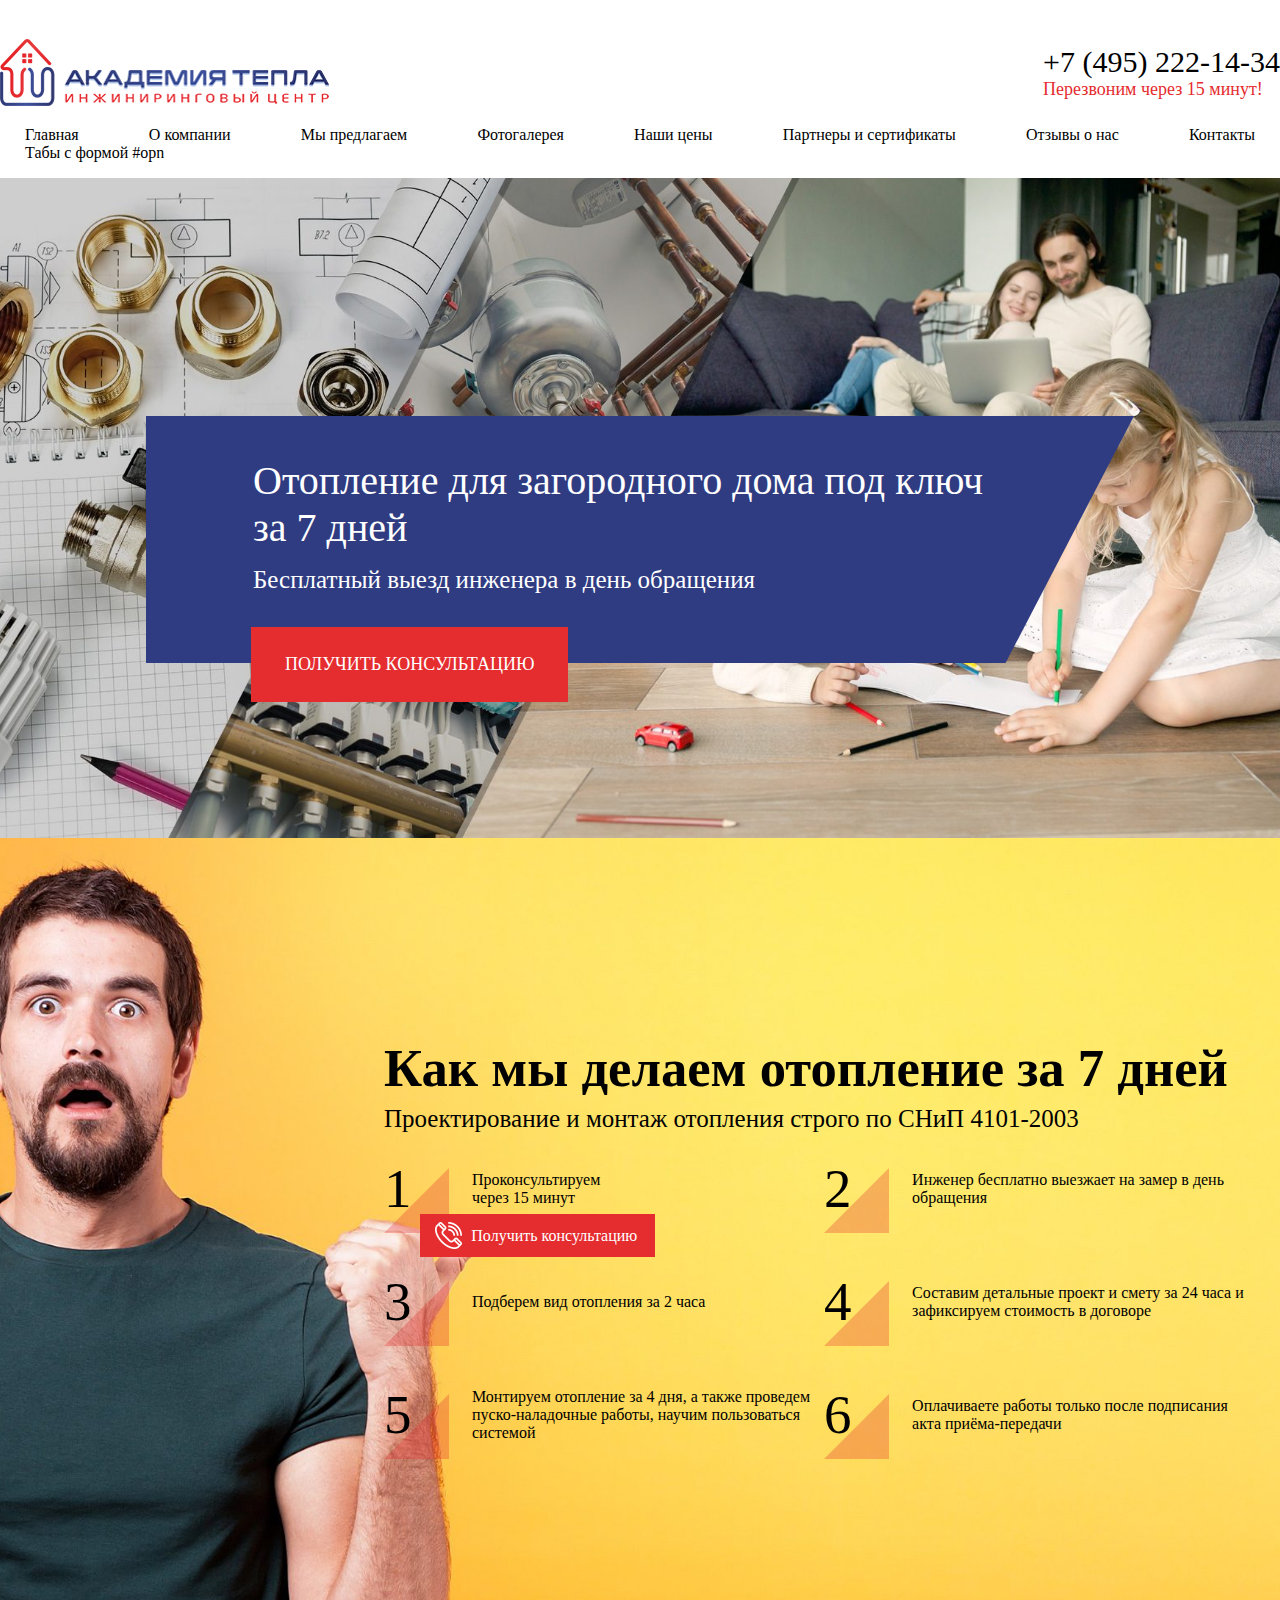
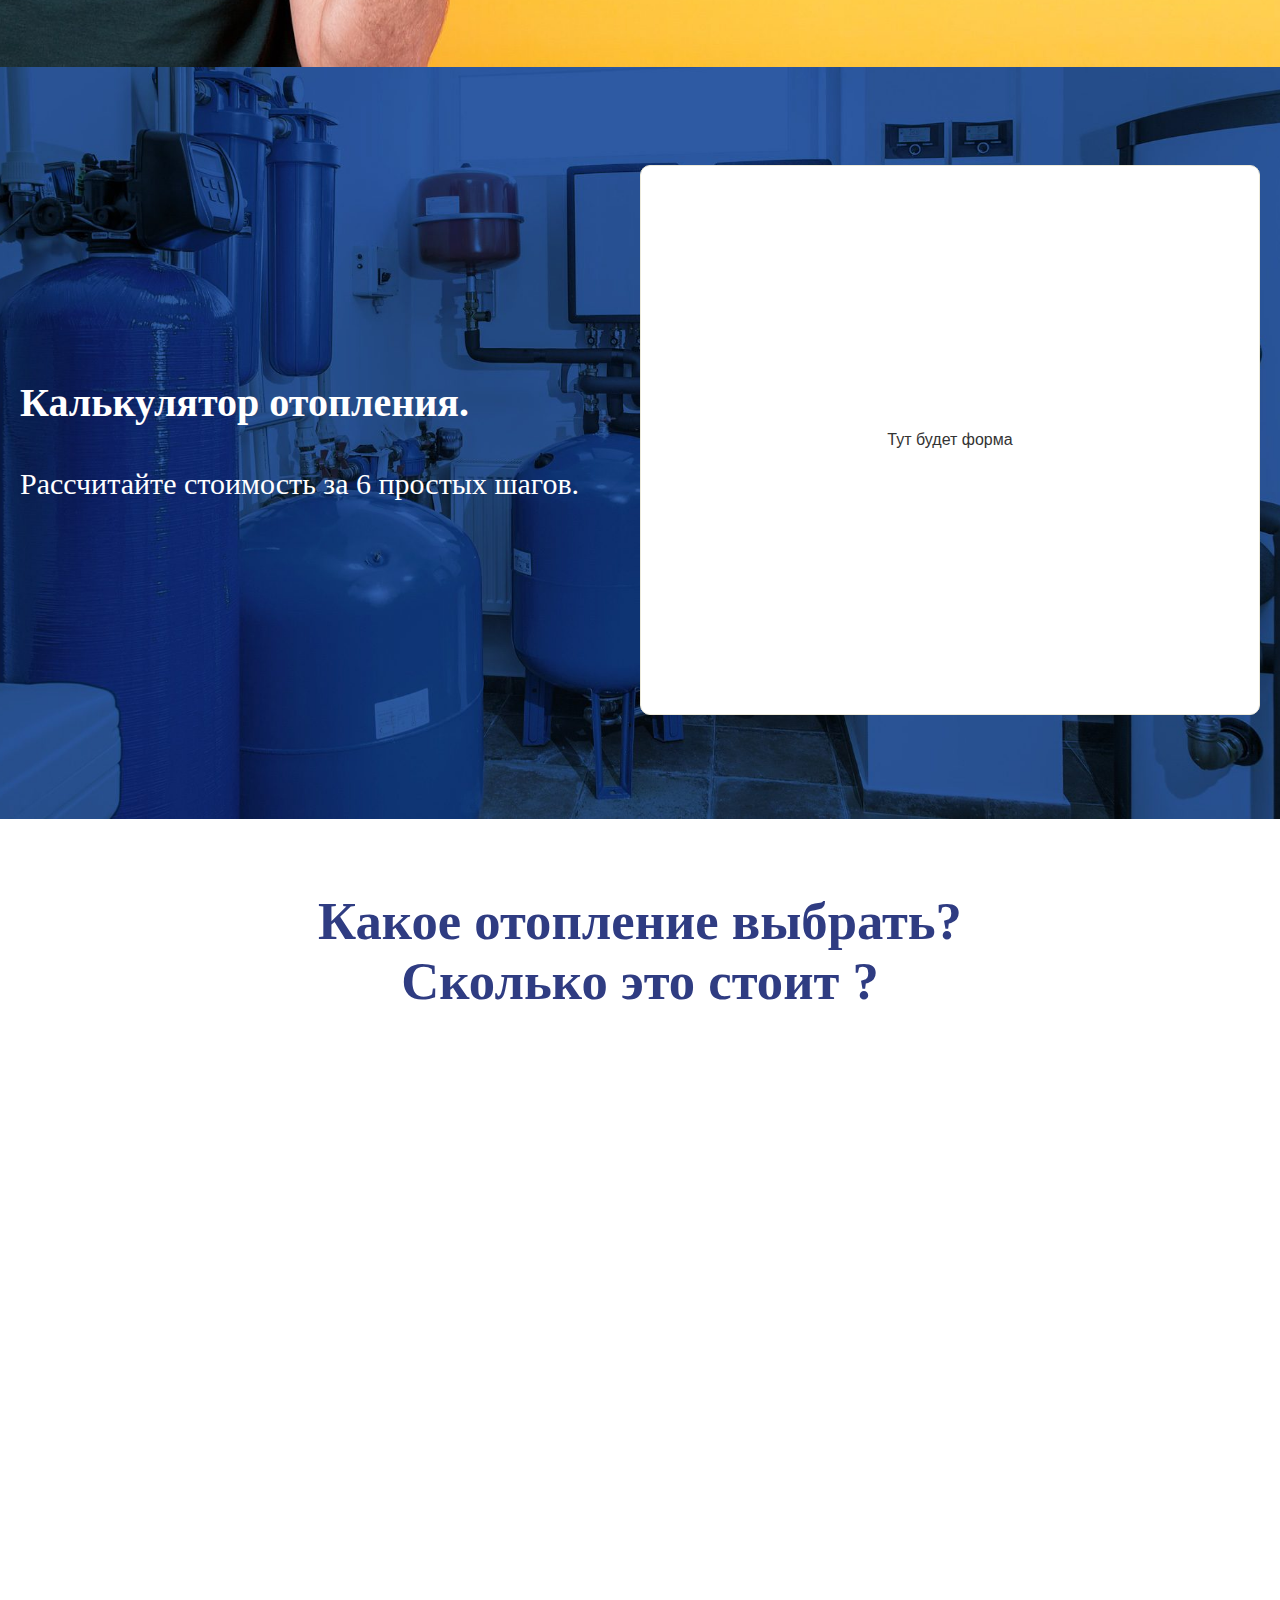
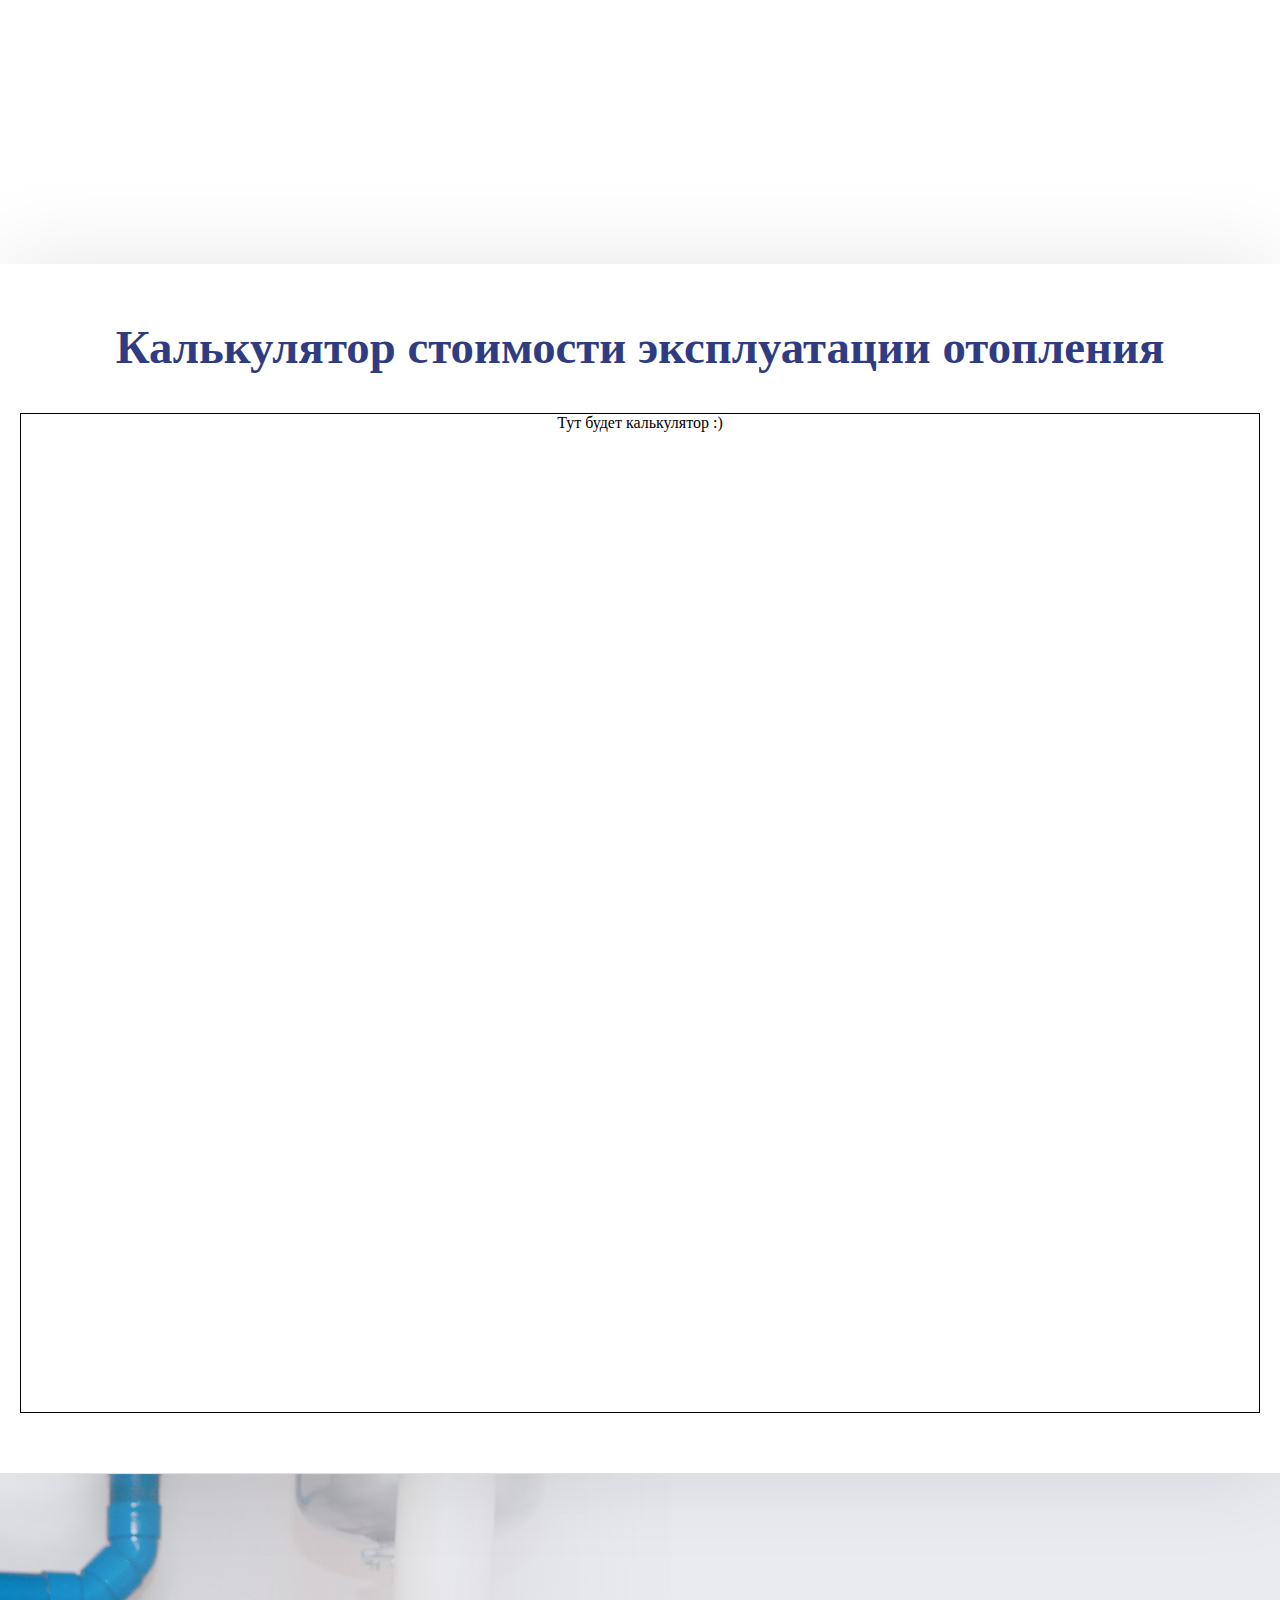
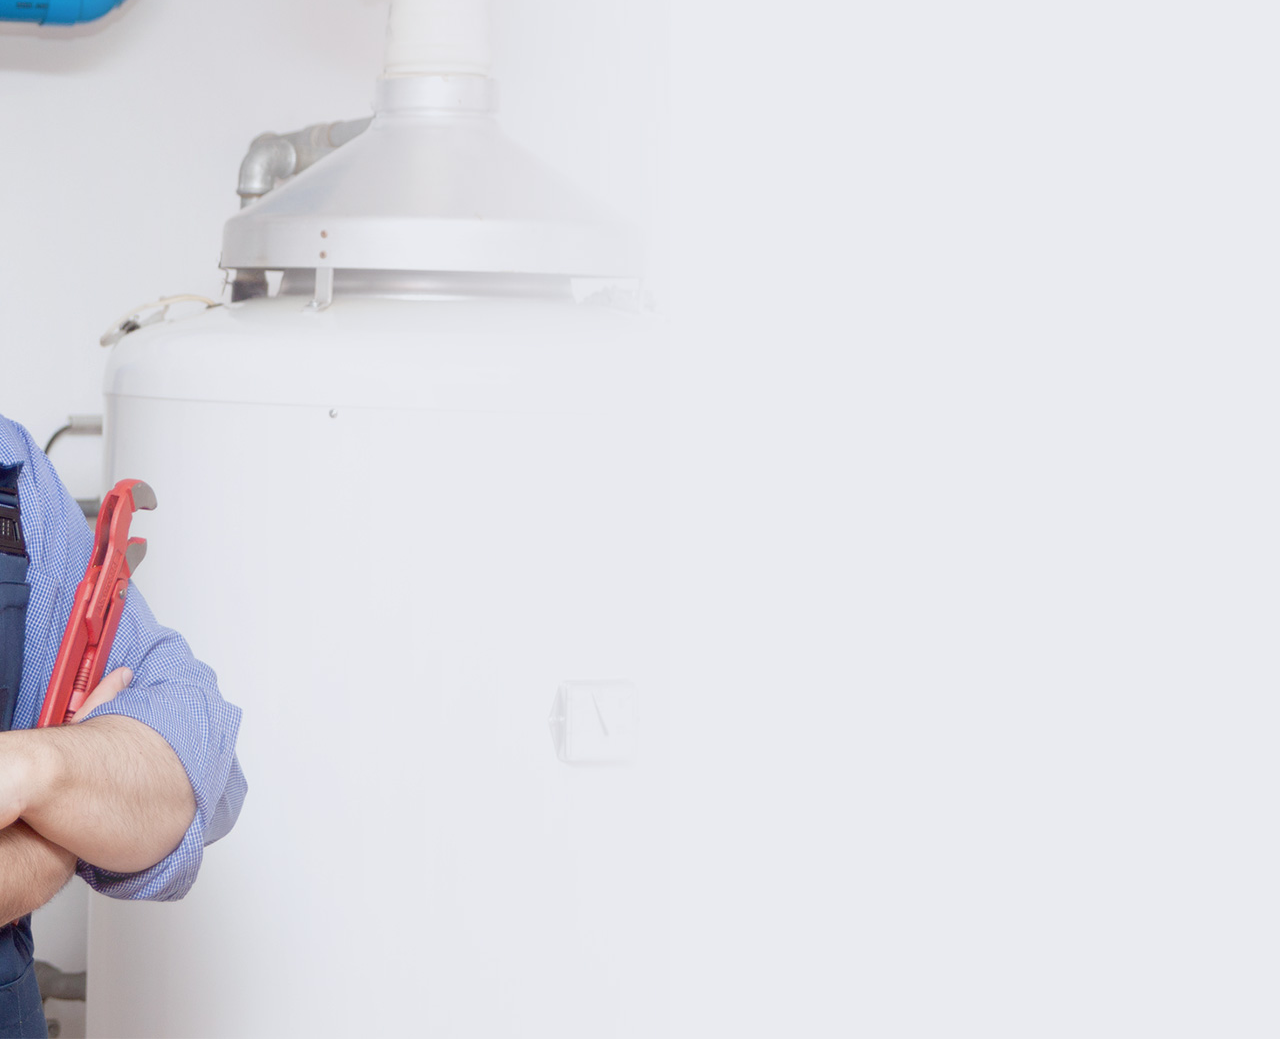
==== index.html @ edd3262d "added 2 blocks" ====
<!DOCTYPE html>
<html lang="en">
<head>
    <meta charset="UTF-8">
    <link rel="stylesheet" href="./css/style.css">
    <title>Heat Academy</title>
</head>
<body>
<header>
    <div class="header_block">
        <img src="./img/logo.png" alt="logo">
        <div class="contact_block">
            <a class="phone_number" href="tel:+7 (495) 222-14-34">+7 (495) 222-14-34</a>
            <a class="phone_text" href="#">Перезвоним через 15 минут!</a>
        </div>
    </div>
    <nav>
        <ul class="main_menu">
            <li><a href="#">Главная</a></li>
            <li><a href="#">О компании</a></li>
            <li><a href="#">Мы предлагаем</a></li>
            <li><a href="#">Фотогалерея</a></li>
            <li><a href="#">Наши цены</a></li>
            <li><a href="#">Партнеры и сертификаты</a></li>
            <li><a href="#">Отзывы о нас</a></li>
            <li><a href="#">Контакты</a></li>
            <li><a href="#">Табы с формой #opn</a></li>
        </ul>
    </nav>
</header>
<div class="main_content">
    <div class="big_pic_wrapper">
        <div class="big_pic_inner">
            <div class="text_block">
                <h1>Отопление для загородного дома под ключ за 7 дней</h1>
                <p>Бесплатный выезд инженера в день обращения</p>
            </div>
            <div class="button">
                <a href="#">Получить консультацию</a>
            </div>
        </div>
    </div>
    <div class="bl_2_wrapper">
        <div class="bl_2_wrapper_inner">
            <div class="bl_2_wrapper_inner_text_block">
                <div class="bl_2_wrapper_inner_text_block_title">
                    <h3>Как мы делаем отопление за 7 дней</h3>
                </div>
                <div class="bl_2_wrapper_inner_text_block_subtitle">
                    <p>Проектирование и монтаж отопления строго по СНиП 4101-2003</p>
                </div>
                    <div class="bl_2_wrapper_inner_text_block_table">
                        <ul class="bl_2_wrapper_inner_text_block_table_main">
                            <li>
                                <div class="bl_2_table left_part">1</div>
                                <div class="bl_2_table right_part">Проконсультируем через 15 минут</div>
                                <div class="button">
                                    <a href="#">Получить консультацию</a>
                                </div>
                            </li>
                            <li>
                                <div class="bl_2_table left_part">2</div>
                                <div class="bl_2_table right_part">Инженер бесплатно выезжает на замер в день обращения</div>
                            </li>
                            <li>
                                <div class="bl_2_table left_part">3</div>
                                <div class="bl_2_table right_part">Подберем вид отопления за 2 часа</div>
                            </li>
                            <li>
                                <div class="bl_2_table left_part">4</div>
                                <div class="bl_2_table right_part">Составим детальные проект и смету за 24 часа и зафиксируем стоимость в договоре</div>
                            </li>
                            <li>
                                <div class="bl_2_table left_part">5</div>
                                <div class="bl_2_table right_part">Монтируем отопление за 4 дня, а также проведем пуско-наладочные работы, научим пользоваться системой</div>
                            </li>
                            <li>
                                <div class="bl_2_table left_part">6</div>
                                <div class="bl_2_table right_part">Оплачиваете работы только после подписания акта приёма-передачи</div>
                            </li>
                        </ul>
                    </div>
            </div>
        </div>
    </div>
    <div class="bl_3_wrapper">
        <div class="bl_3_wrapper_inner">
            <div class="bl_3_wrapper_title">
                <h3>Калькулятор отопления.</h3>
                <p>Рассчитайте стоимость за 6 простых шагов.</p>
            </div>
            <div class="bl_3_wrapper_form">
                <p>Тут будет форма</p>
            </div>
        </div>
    </div>
    <div class="bl_video_wrapper">
        <div class="bl_video_wrapper_inner">
            <div class="bl_video_wrapper_title">
                <h3>Какое отопление выбрать? Сколько это стоит ?</h3>
            </div>
            <div class="bl_video_wrapper_video">
                <iframe width="100%" height="570" src="https://www.youtube.com/embed/C3EFSoeDQMU" frameborder="0" allow="accelerometer; autoplay; encrypted-media; gyroscope; picture-in-picture" allowfullscreen></iframe>
            </div>
        </div>
    </div>
    <div class="bl_calculator_wrapper">
        <div class="bl_calculator_wrapper_inner">
            <div class="bl_calculator_title">
                <h3>Калькулятор стоимости эксплуатации отопления</h3>
            </div>
            <div class="bl_calculator_calc">
                <p>Тут будет калькулятор :)</p>
            </div>
        </div>
    </div>
</div>
</body>
</html>
---- css/style.css ----
* {
  margin: 0;
  padding: 0;
  box-sizing: border-box; }

a {
  text-decoration: none; }

li {
  list-style: none; }

body header {
  width: 100%; }
  body header .header_block {
    max-width: 1528px;
    margin: 0 auto;
    display: flex;
    align-items: center;
    justify-content: space-between;
    padding: 39px 0 0; }
    body header .header_block .contact_block .phone_number {
      cursor: default;
      display: block;
      color: #000;
      font-size: 30px;
      font-weight: normal; }
    body header .header_block .contact_block .phone_text {
      color: #e52c2f;
      font-size: 18px;
      text-decoration: none; }
      body header .header_block .contact_block .phone_text:hover {
        text-decoration: underline; }
  body header nav {
    max-width: 1528px;
    margin: 0 auto;
    height: auto;
    padding: 20px 0 16px; }
    body header nav ul {
      display: flex;
      justify-content: space-between;
      align-items: center;
      flex-wrap: wrap; }
      body header nav ul li {
        list-style: none; }
        body header nav ul li a {
          padding: 10px 25px;
          color: #000;
          font-size: 16px;
          border-radius: 0; }
          body header nav ul li a:hover {
            background-color: #e52c2f;
            color: white; }
body .main_content .big_pic_wrapper {
  background: url("./../img/bg1.jpg") no-repeat center;
  background-size: cover;
  padding: 100px 146px 136px;
  min-height: 660px;
  position: relative;
  display: flex;
  justify-content: center;
  align-items: flex-end; }
  body .main_content .big_pic_wrapper .big_pic_inner .text_block {
    max-width: 990px;
    padding: 41px 150px 69px 107px;
    background: #2f3c82;
    border: none;
    clip-path: polygon(0 0, 100% 0, 87% 100%, 0 100%); }
    body .main_content .big_pic_wrapper .big_pic_inner .text_block h1 {
      color: #fff;
      font-size: 40px;
      font-weight: normal; }
    body .main_content .big_pic_wrapper .big_pic_inner .text_block p {
      margin: 15px 0 0;
      color: #fff;
      font-size: 25px;
      font-weight: normal; }
  body .main_content .big_pic_wrapper .big_pic_inner .button {
    position: relative;
    margin: -36px 0 0;
    padding: 0 0 0 105px; }
    body .main_content .big_pic_wrapper .big_pic_inner .button a {
      display: inline-block;
      padding: 25px 32px;
      color: #fff;
      font-size: 18px;
      text-transform: uppercase;
      text-decoration: none;
      background: #e52c2f;
      border: 2px solid #e52c2f;
      transition: color 0.3s linear; }
      body .main_content .big_pic_wrapper .big_pic_inner .button a:hover {
        background: #fff;
        color: #e52c2f; }
body .main_content .bl_2_wrapper {
  background: url("./../img/bg2.jpg") no-repeat 50% 0;
  background-size: cover;
  position: relative; }
  body .main_content .bl_2_wrapper .bl_2_wrapper_inner {
    padding: 200px 0 183px;
    display: flex;
    flex-direction: column;
    align-items: flex-end; }
    body .main_content .bl_2_wrapper .bl_2_wrapper_inner .bl_2_wrapper_inner_text_block {
      width: 70%; }
      body .main_content .bl_2_wrapper .bl_2_wrapper_inner .bl_2_wrapper_inner_text_block .bl_2_wrapper_inner_text_block_title {
        padding: 0 0 7px;
        margin: 0;
        color: #000;
        font-size: 45px;
        font-weight: normal; }
      body .main_content .bl_2_wrapper .bl_2_wrapper_inner .bl_2_wrapper_inner_text_block .bl_2_wrapper_inner_text_block_subtitle {
        padding: 0 0 12px;
        color: #000;
        font-size: 25px; }
      body .main_content .bl_2_wrapper .bl_2_wrapper_inner .bl_2_wrapper_inner_text_block .bl_2_wrapper_inner_text_block_table .bl_2_wrapper_inner_text_block_table_main {
        display: flex;
        flex-wrap: wrap; }
        body .main_content .bl_2_wrapper .bl_2_wrapper_inner .bl_2_wrapper_inner_text_block .bl_2_wrapper_inner_text_block_table .bl_2_wrapper_inner_text_block_table_main li {
          width: 48%;
          display: flex;
          align-items: center;
          margin: 0 10px 25px 0; }
          body .main_content .bl_2_wrapper .bl_2_wrapper_inner .bl_2_wrapper_inner_text_block .bl_2_wrapper_inner_text_block_table .bl_2_wrapper_inner_text_block_table_main li .button {
            flex: none;
            display: block;
            padding: 13px 0 0;
            top: 40px;
            position: relative;
            left: -180px; }
            body .main_content .bl_2_wrapper .bl_2_wrapper_inner .bl_2_wrapper_inner_text_block .bl_2_wrapper_inner_text_block_table .bl_2_wrapper_inner_text_block_table_main li .button a {
              display: inline-block;
              position: relative;
              padding: 13px 18px 12px 51px;
              color: #fff;
              font-size: 16px;
              text-decoration: none;
              background: #e52c2f url(./../img/num-but-ico.png) 15px 50% no-repeat;
              transition: all 0.2s linear; }
        body .main_content .bl_2_wrapper .bl_2_wrapper_inner .bl_2_wrapper_inner_text_block .bl_2_wrapper_inner_text_block_table .bl_2_wrapper_inner_text_block_table_main .left_part {
          margin: 0 23px 0 0;
          padding: 0;
          height: auto;
          flex: none;
          min-width: 65px;
          min-height: 65px;
          color: #000;
          font-size: 55px;
          line-height: 1.6;
          border-radius: 0;
          display: inline-block;
          background: url(./../img/number-arr.png) right 0 bottom 0 no-repeat; }
        body .main_content .bl_2_wrapper .bl_2_wrapper_inner .bl_2_wrapper_inner_text_block .bl_2_wrapper_inner_text_block_table .bl_2_wrapper_inner_text_block_table_main .right_part {
          display: inline-block;
          align-items: center; }
body .main_content .bl_3_wrapper {
  position: relative;
  background: url("./../img/bg3.jpg") no-repeat center center;
  background-size: cover;
  padding: 0 20px; }
  body .main_content .bl_3_wrapper .bl_3_wrapper_inner {
    padding: 98px 0 104px;
    display: flex;
    width: 100%;
    align-items: center; }
    body .main_content .bl_3_wrapper .bl_3_wrapper_inner .bl_3_wrapper_title {
      display: flex;
      width: 50%;
      flex-direction: column;
      justify-content: center;
      color: white; }
      body .main_content .bl_3_wrapper .bl_3_wrapper_inner .bl_3_wrapper_title h3 {
        margin-bottom: 39px;
        font-size: 40px;
        line-height: 1.2; }
      body .main_content .bl_3_wrapper .bl_3_wrapper_inner .bl_3_wrapper_title p {
        color: #fff;
        font-size: 30px;
        line-height: 1.2; }
    body .main_content .bl_3_wrapper .bl_3_wrapper_inner .bl_3_wrapper_form {
      display: flex;
      flex-direction: column;
      position: relative;
      width: 50%;
      height: 550px;
      color: #333;
      font-family: "Fira Sans", sans-serif;
      border: 1px solid #edeada;
      border-radius: 10px;
      background: #fff;
      box-sizing: border-box;
      align-items: center;
      justify-content: center; }
body .main_content .bl_video_wrapper .bl_video_wrapper_inner {
  max-width: none;
  padding: 72px 0 196px;
  background: #fff; }
  body .main_content .bl_video_wrapper .bl_video_wrapper_inner .bl_video_wrapper_title {
    padding: 0 0 83px;
    color: #2f3c82;
    font-size: 45px;
    text-align: center;
    width: 650px;
    margin: 0 auto; }
  body .main_content .bl_video_wrapper .bl_video_wrapper_inner .bl_video_wrapper_video {
    width: 1000px;
    margin: 0 auto; }
body .main_content .bl_calculator_wrapper {
  background: #e9ebf1 url(./../img/bg4.jpg) left 50% bottom 0 no-repeat;
  height: 2375px; }
  body .main_content .bl_calculator_wrapper .bl_calculator_wrapper_inner {
    background: #fff;
    box-shadow: 0 0 90px rgba(0, 0, 0, 0.1);
    padding: 56px 20px 60px; }
    body .main_content .bl_calculator_wrapper .bl_calculator_wrapper_inner .bl_calculator_title {
      color: #2f3c82;
      font-size: 40px;
      font-weight: 400;
      text-align: center;
      padding: 0 0 39px;
      max-width: 1116px;
      margin: 0 auto; }
    body .main_content .bl_calculator_wrapper .bl_calculator_wrapper_inner .bl_calculator_calc {
      height: 1000px;
      background: white;
      width: 100%;
      text-align: center;
      border: 1px solid; }

/*# sourceMappingURL=style.css.map */
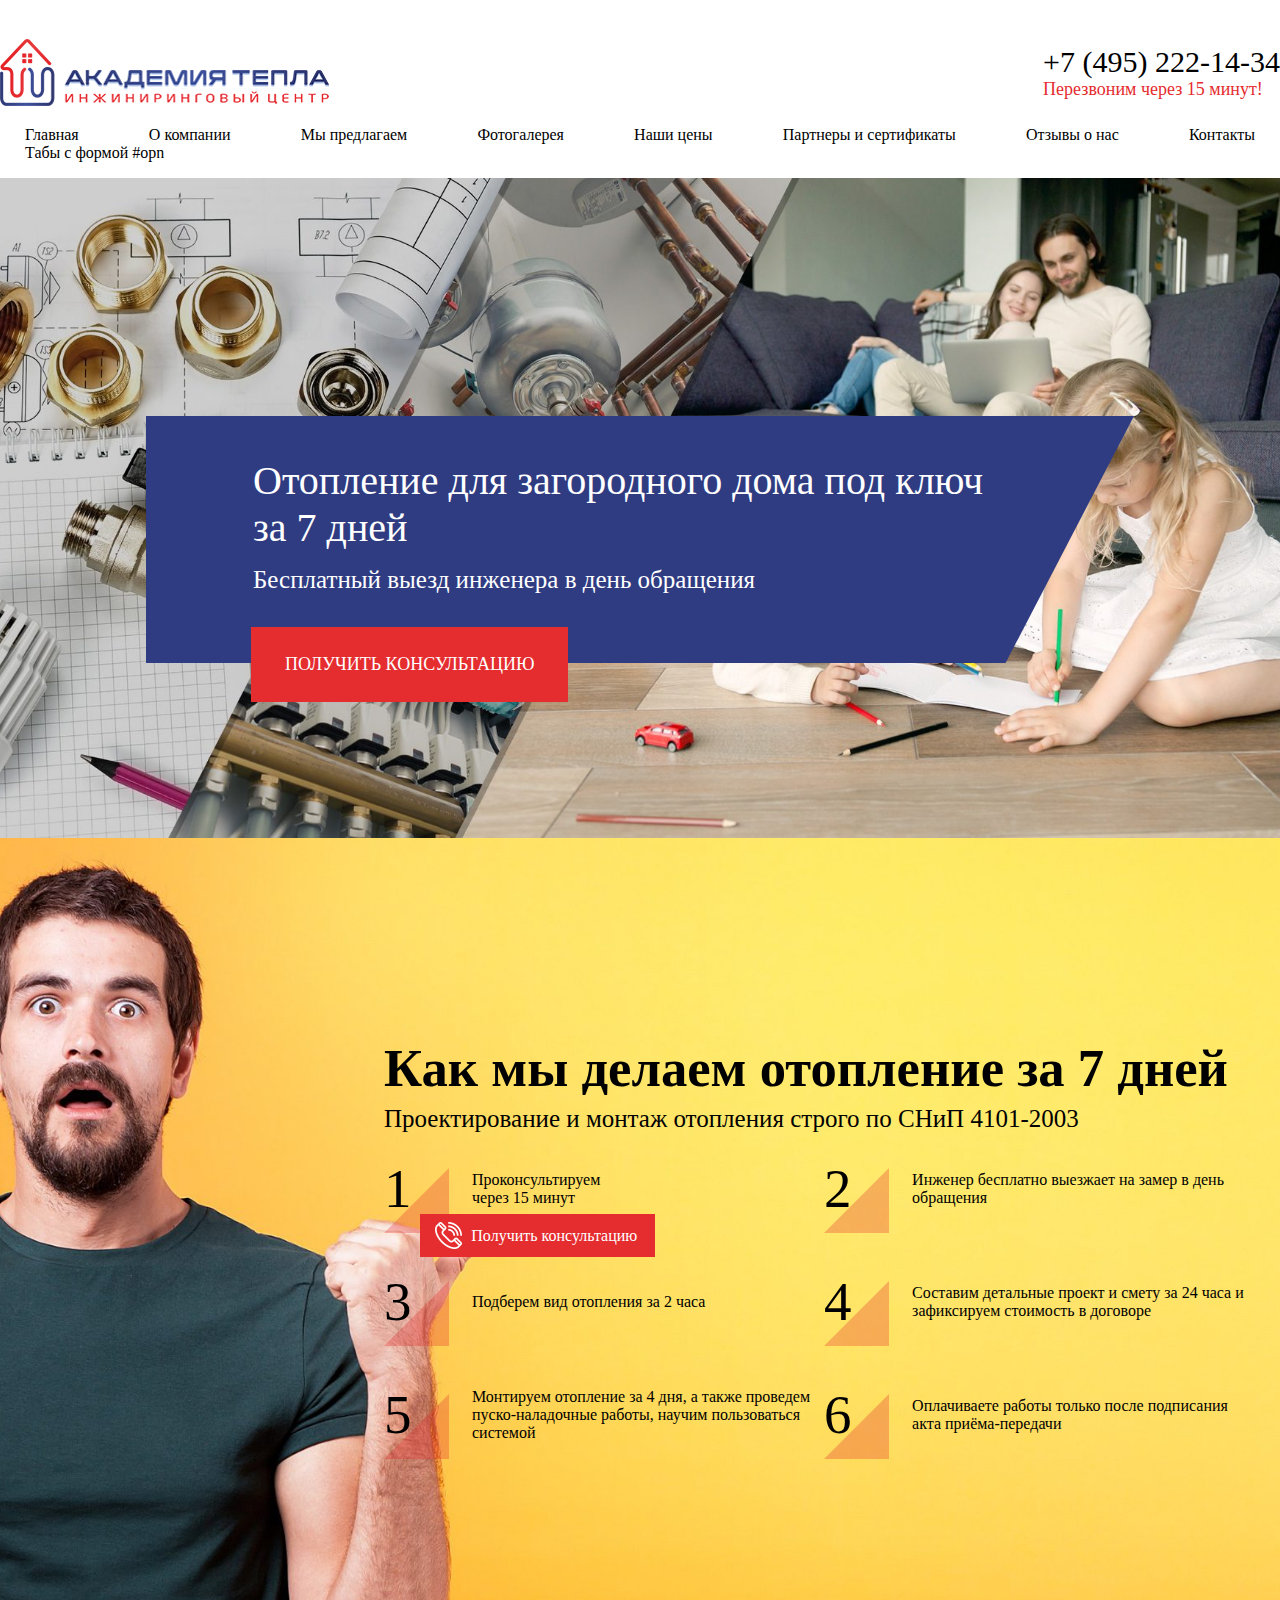
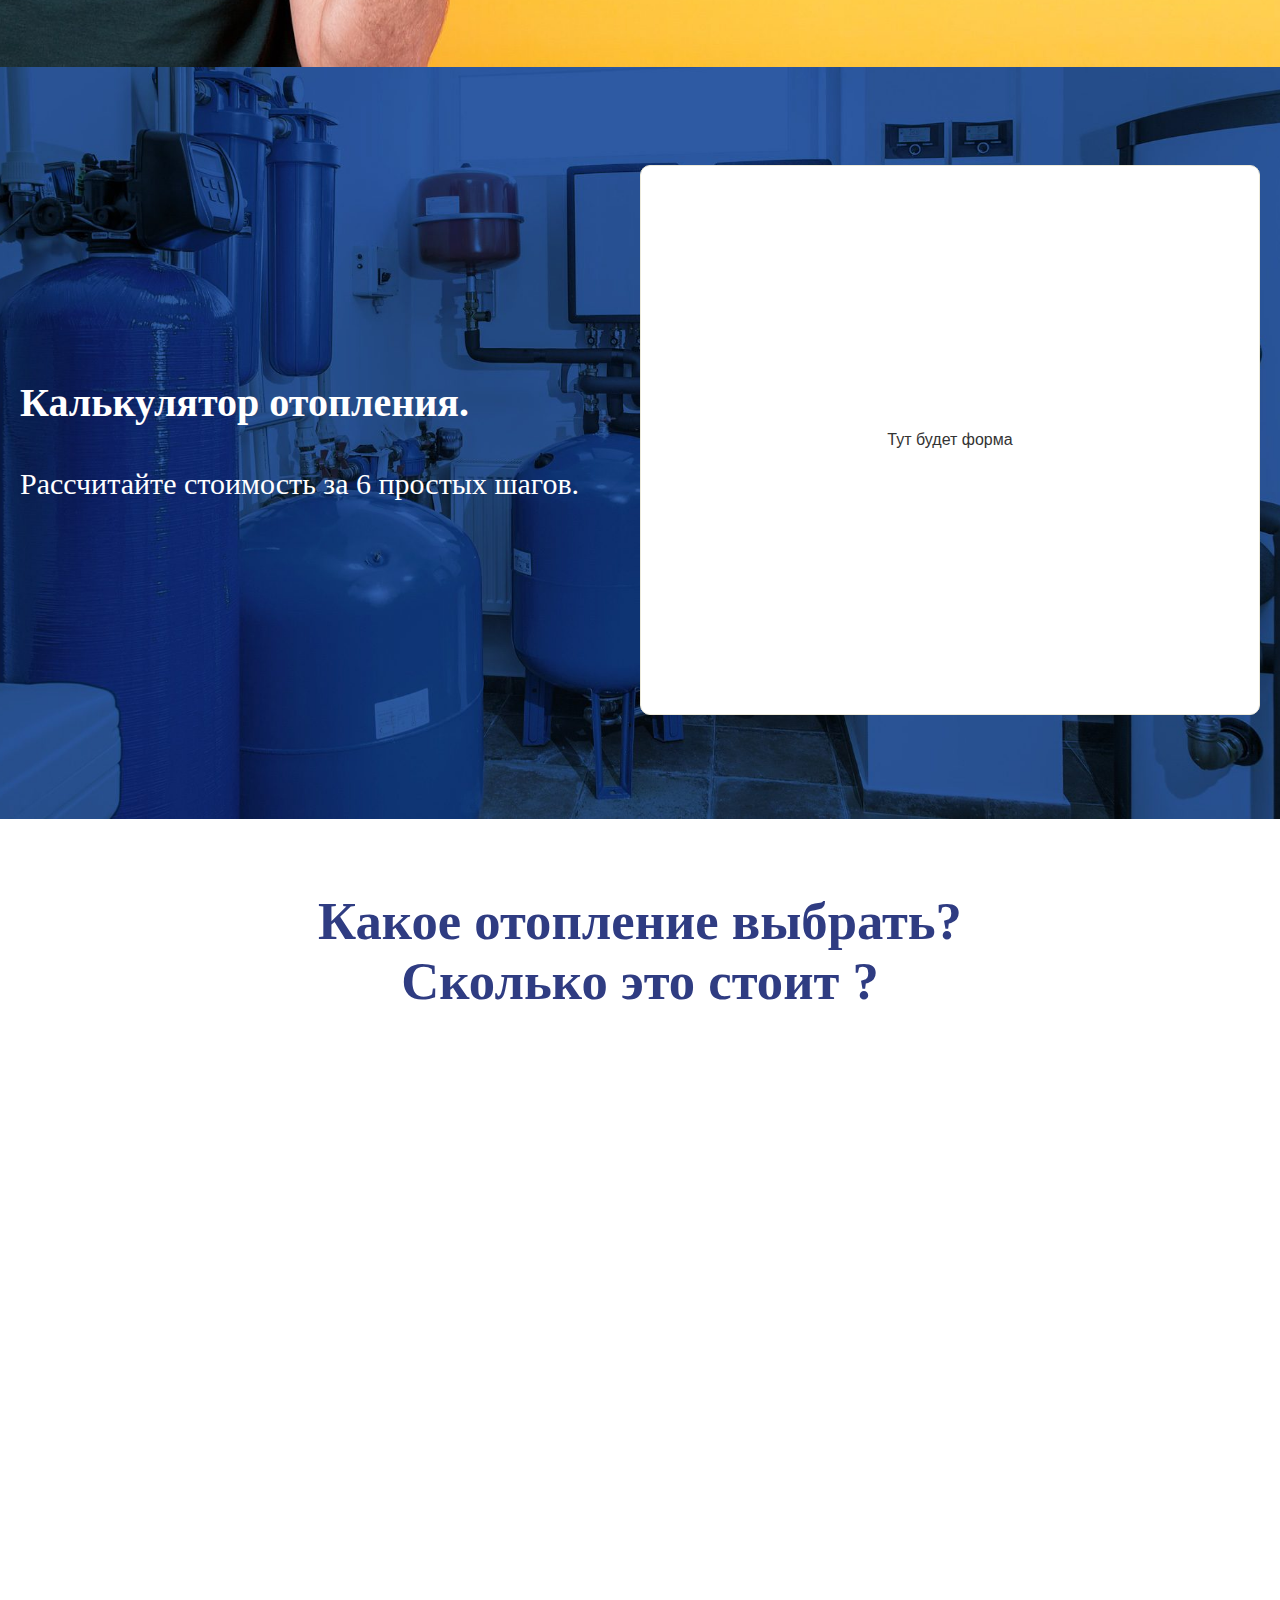
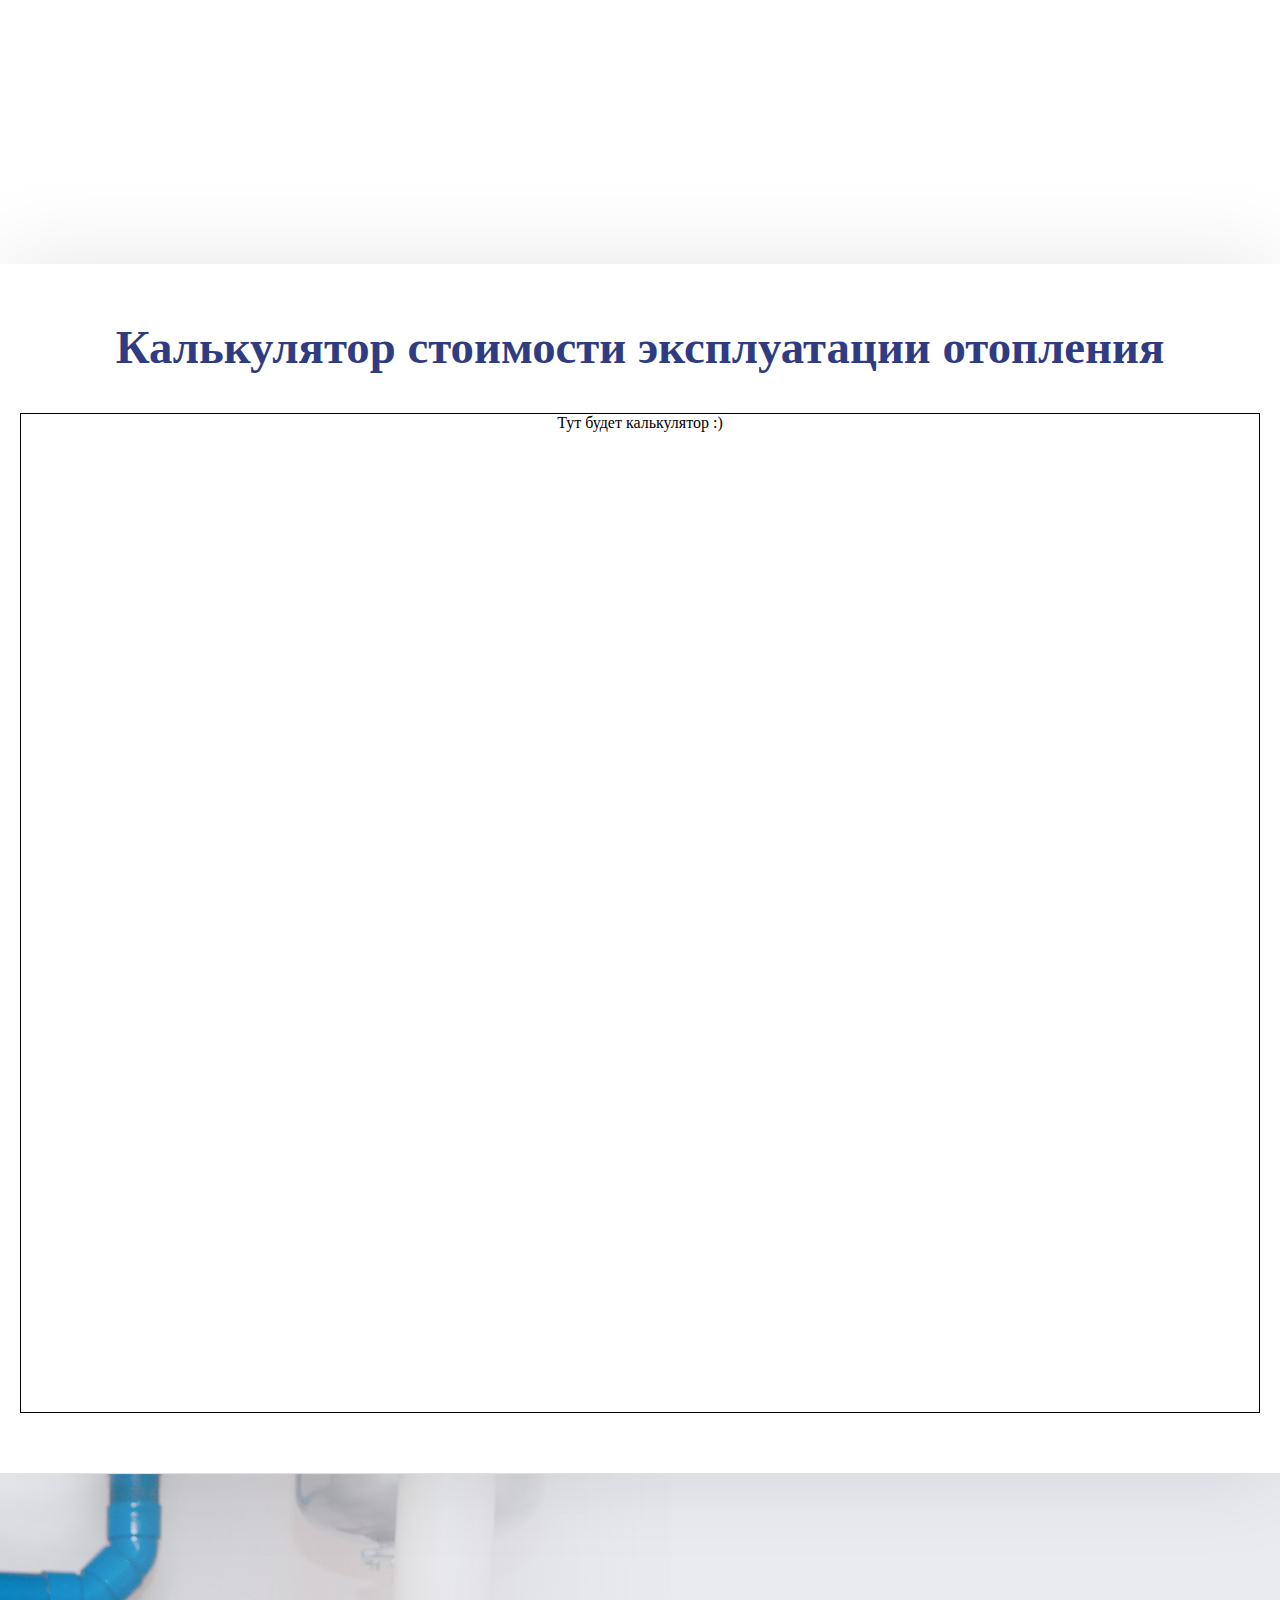
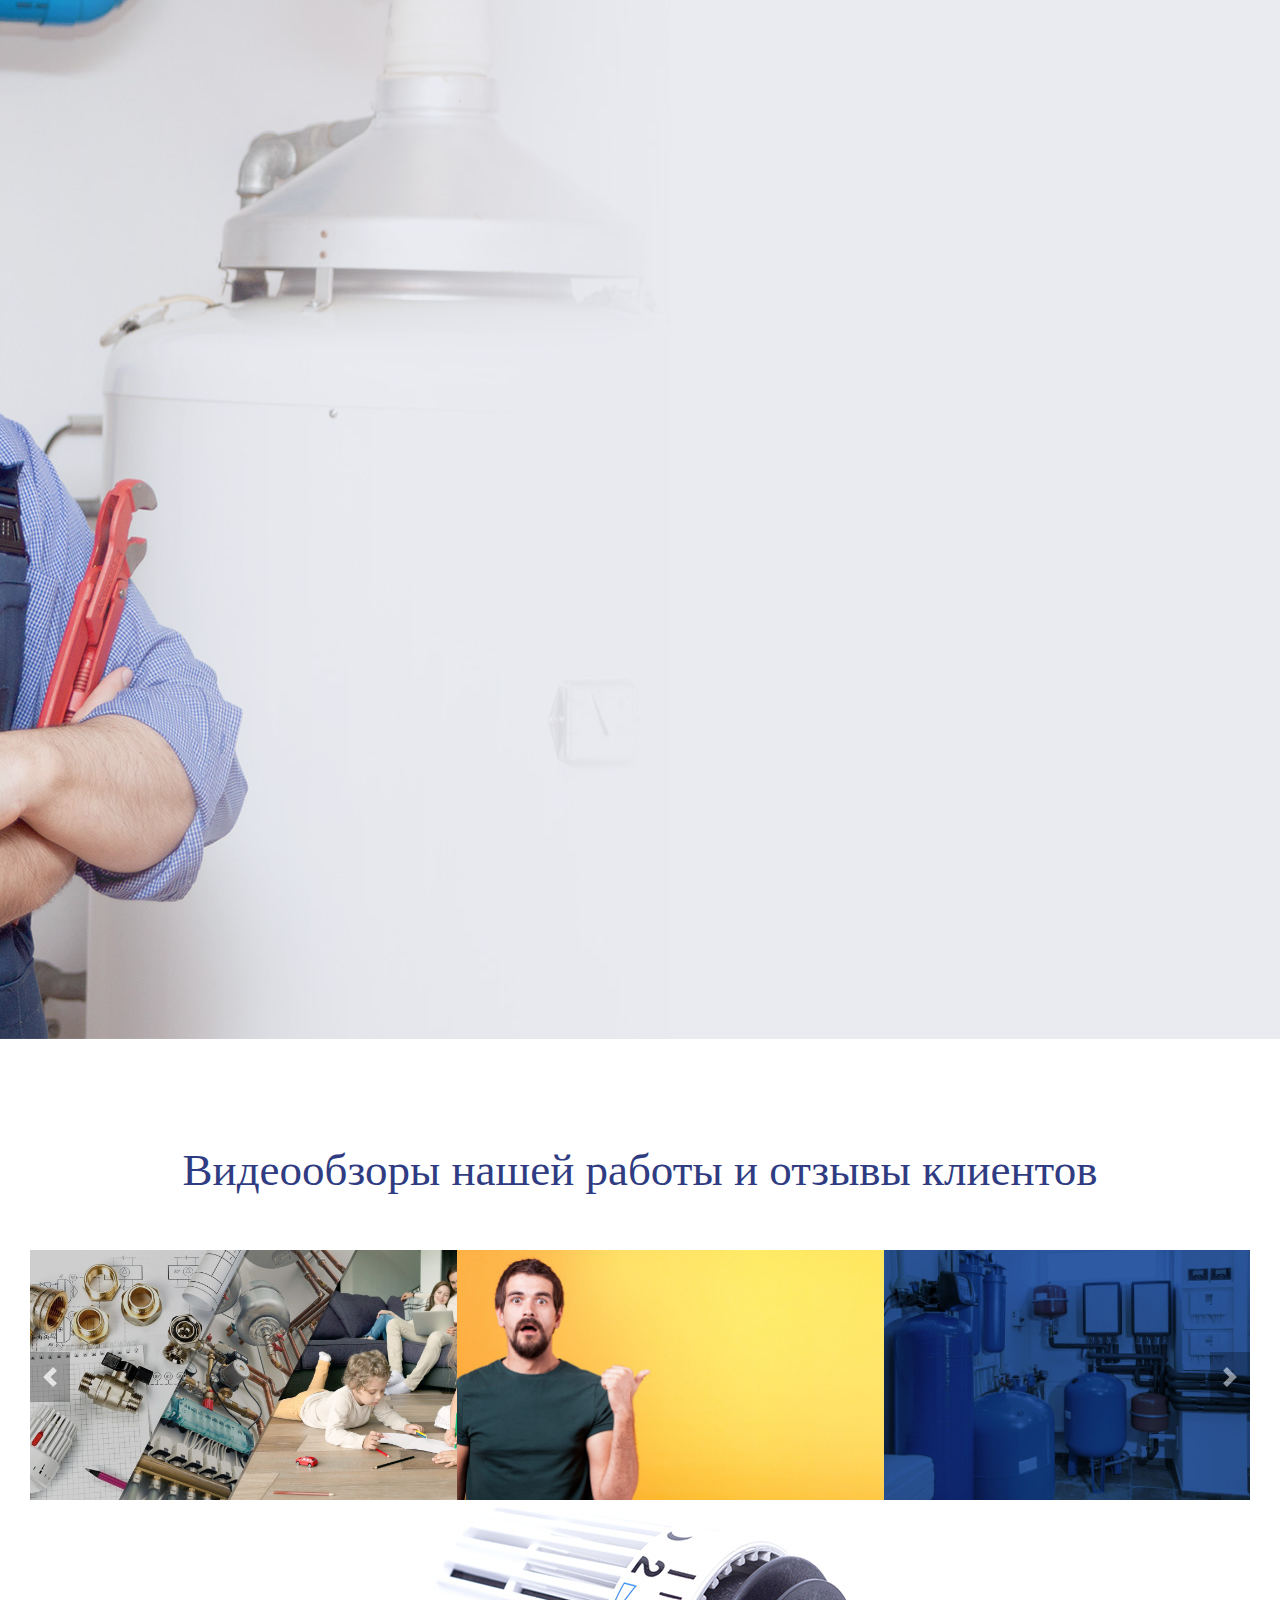
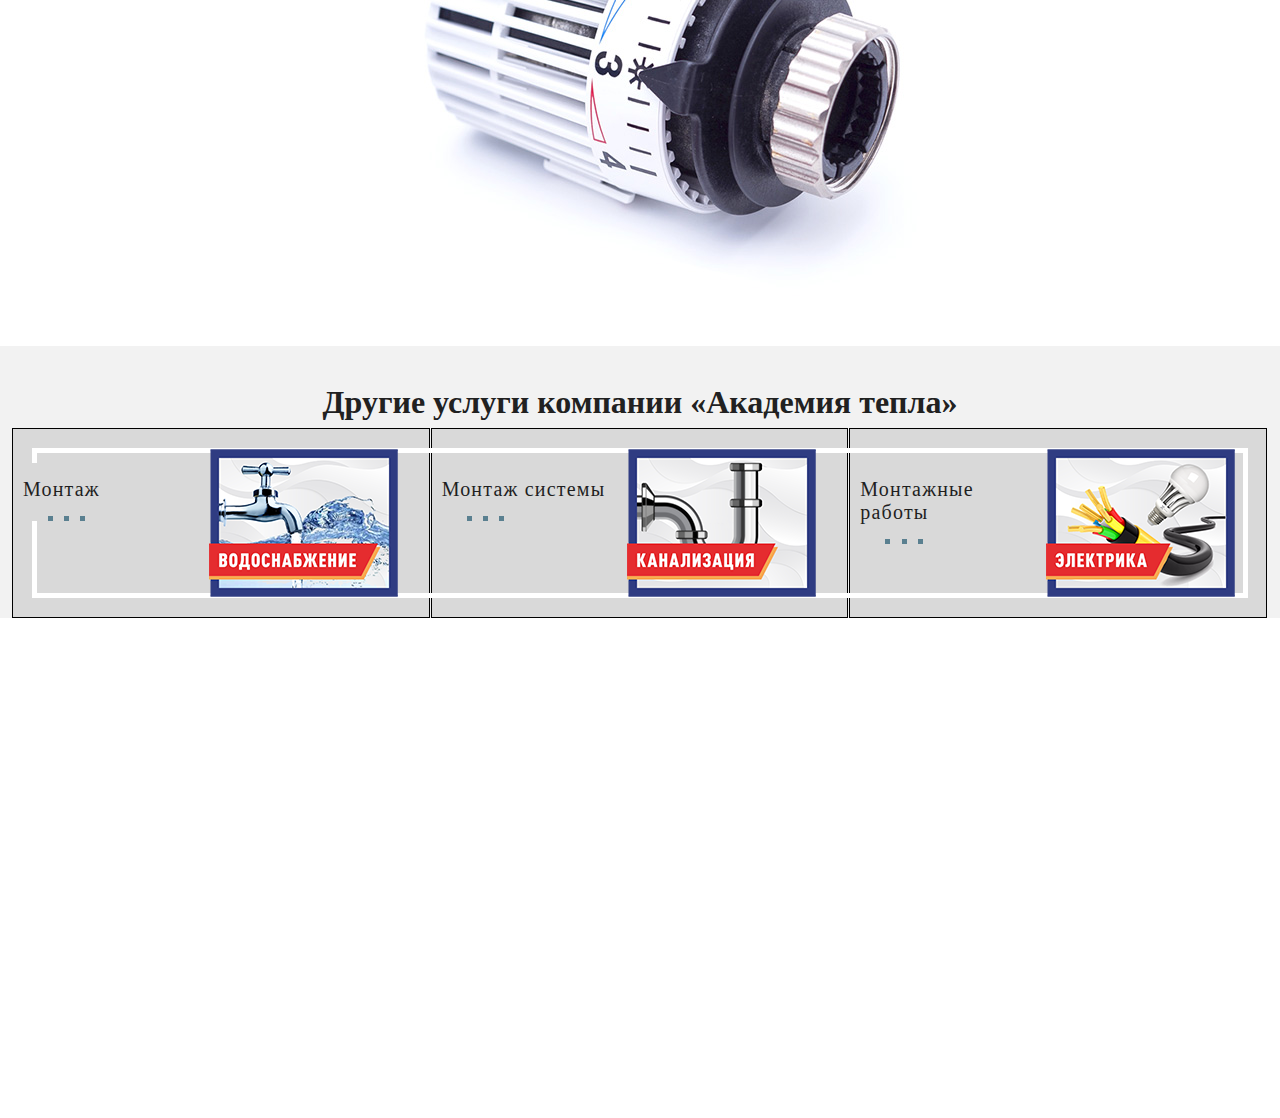
==== commit 7d644b1a: "4,5,6 blocks" ====
--- a/index.html
+++ b/index.html
@@ -2,6 +2,7 @@
 <html lang="en">
 <head>
     <meta charset="UTF-8">
+    <link rel="stylesheet" href="./bootstrap-3.3.7-dist/bootstrap-3.3.7-dist/css/bootstrap.min.css">
     <link rel="stylesheet" href="./css/style.css">
     <title>Heat Academy</title>
 </head>
@@ -49,37 +50,44 @@
                 <div class="bl_2_wrapper_inner_text_block_subtitle">
                     <p>Проектирование и монтаж отопления строго по СНиП 4101-2003</p>
                 </div>
-                    <div class="bl_2_wrapper_inner_text_block_table">
-                        <ul class="bl_2_wrapper_inner_text_block_table_main">
-                            <li>
-                                <div class="bl_2_table left_part">1</div>
-                                <div class="bl_2_table right_part">Проконсультируем через 15 минут</div>
-                                <div class="button">
-                                    <a href="#">Получить консультацию</a>
-                                </div>
-                            </li>
-                            <li>
-                                <div class="bl_2_table left_part">2</div>
-                                <div class="bl_2_table right_part">Инженер бесплатно выезжает на замер в день обращения</div>
-                            </li>
-                            <li>
-                                <div class="bl_2_table left_part">3</div>
-                                <div class="bl_2_table right_part">Подберем вид отопления за 2 часа</div>
-                            </li>
-                            <li>
-                                <div class="bl_2_table left_part">4</div>
-                                <div class="bl_2_table right_part">Составим детальные проект и смету за 24 часа и зафиксируем стоимость в договоре</div>
-                            </li>
-                            <li>
-                                <div class="bl_2_table left_part">5</div>
-                                <div class="bl_2_table right_part">Монтируем отопление за 4 дня, а также проведем пуско-наладочные работы, научим пользоваться системой</div>
-                            </li>
-                            <li>
-                                <div class="bl_2_table left_part">6</div>
-                                <div class="bl_2_table right_part">Оплачиваете работы только после подписания акта приёма-передачи</div>
-                            </li>
-                        </ul>
-                    </div>
+                <div class="bl_2_wrapper_inner_text_block_table">
+                    <ul class="bl_2_wrapper_inner_text_block_table_main">
+                        <li>
+                            <div class="bl_2_table left_part">1</div>
+                            <div class="bl_2_table right_part">Проконсультируем через 15 минут</div>
+                            <div class="button">
+                                <a href="#">Получить консультацию</a>
+                            </div>
+                        </li>
+                        <li>
+                            <div class="bl_2_table left_part">2</div>
+                            <div class="bl_2_table right_part">Инженер бесплатно выезжает на замер в день обращения
+                            </div>
+                        </li>
+                        <li>
+                            <div class="bl_2_table left_part">3</div>
+                            <div class="bl_2_table right_part">Подберем вид отопления за 2 часа</div>
+                        </li>
+                        <li>
+                            <div class="bl_2_table left_part">4</div>
+                            <div class="bl_2_table right_part">Составим детальные проект и смету за 24 часа и
+                                зафиксируем стоимость в договоре
+                            </div>
+                        </li>
+                        <li>
+                            <div class="bl_2_table left_part">5</div>
+                            <div class="bl_2_table right_part">Монтируем отопление за 4 дня, а также проведем
+                                пуско-наладочные работы, научим пользоваться системой
+                            </div>
+                        </li>
+                        <li>
+                            <div class="bl_2_table left_part">6</div>
+                            <div class="bl_2_table right_part">Оплачиваете работы только после подписания акта
+                                приёма-передачи
+                            </div>
+                        </li>
+                    </ul>
+                </div>
             </div>
         </div>
     </div>
@@ -100,7 +108,9 @@
                 <h3>Какое отопление выбрать? Сколько это стоит ?</h3>
             </div>
             <div class="bl_video_wrapper_video">
-                <iframe width="100%" height="570" src="https://www.youtube.com/embed/C3EFSoeDQMU" frameborder="0" allow="accelerometer; autoplay; encrypted-media; gyroscope; picture-in-picture" allowfullscreen></iframe>
+                <iframe width="100%" height="570" src="https://www.youtube.com/embed/C3EFSoeDQMU" frameborder="0"
+                        allow="accelerometer; autoplay; encrypted-media; gyroscope; picture-in-picture"
+                        allowfullscreen></iframe>
             </div>
         </div>
     </div>
@@ -114,6 +124,84 @@
             </div>
         </div>
     </div>
+    <div class="bl_video_gallery_wrapper">
+        <div class="bl_video_gallery_block_video">
+            <div class="bl_video_gallery_block_video_title">
+                <p>Видеообзоры нашей работы и отзывы клиентов</p>
+            </div>
+            <div class="carousel">
+                <div class="slider">
+                    <div class="slider__wrapper">
+                        <div class="slider__item">
+                            <img style="height: 250px" src="./img/bg1.jpg">
+                        </div>
+                        <div class="slider__item">
+                            <img style="height: 250px" src="./img/bg2.jpg">
+                        </div>
+                        <div class="slider__item">
+                            <img style="height: 250px" src="./img/bg3.jpg">
+                        </div>
+                        <div class="slider__item">
+                            <img style="height: 250px" src="./img/bg4.jpg">
+                        </div>
+                    </div>
+                    <a class="slider__control slider__control_left" href="#" role="button"></a>
+                    <a class="slider__control slider__control_right slider__control_show" href="#" role="button"></a>
+                </div>
+            </div>
+        </div>
+    </div>
+    <div class="bl_tabs_block_wrapper">
+        <div class="bl_tabs_block_wrapper_inner">
+            <div class="bl_tabs_block_title">
+                <p>Другие услуги компании «Академия тепла»</p>
+            </div>
+            <ul class="tabs">
+                <li>
+                    <div class="tab_inner">
+                        <div class="tab_inner_name">Монтаж
+                            <div class="line">
+                                <span></span>
+                                <span></span>
+                                <span></span>
+                            </div>
+                        </div>
+                        <img src="./img/190-002.png" alt="">
+                    </div>
+                </li>
+                <li>
+                    <div class="tab_inner">
+                        <div class="tab_inner_name">Монтаж системы
+                            <div class="line">
+                                <span></span>
+                                <span></span>
+                                <span></span>
+                            </div>
+                        </div>
+                        <img src="./img/190-001.png" alt="">
+                    </div>
+                </li>
+                <li>
+                    <div class="tab_inner">
+                        <div class="tab_inner_name">Монтажные работы
+                            <div class="line">
+                                <span></span>
+                                <span></span>
+                                <span></span>
+                            </div>
+                        </div>
+                        <img src="./img/190-003.png" alt="">
+                    </div>
+                </li>
+            </ul>
+            <div class="tabs_description">
+
+            </div>
+        </div>
+    </div>
+
 </div>
+<script src="./script.js"></script>
+
 </body>
 </html>--- a/css/style.css
+++ b/css/style.css
@@ -57,7 +57,7 @@
   min-height: 660px;
   position: relative;
   display: flex;
-  justify-content: center;
+  justify-content: left;
   align-items: flex-end; }
   body .main_content .big_pic_wrapper .big_pic_inner .text_block {
     max-width: 990px;
@@ -225,5 +225,150 @@
       width: 100%;
       text-align: center;
       border: 1px solid; }
+body .main_content .bl_video_gallery_wrapper {
+  padding: 0 30px;
+  background: #fff url(./../img/bg5.jpg) left 50% bottom 0 no-repeat; }
+  body .main_content .bl_video_gallery_wrapper .bl_video_gallery_block_video {
+    padding: 105px 0 442px; }
+    body .main_content .bl_video_gallery_wrapper .bl_video_gallery_block_video .bl_video_gallery_block_video_title {
+      padding: 0 0 54px;
+      color: #2f3c82;
+      font-size: 45px;
+      font-weight: normal;
+      text-align: center; }
+    body .main_content .bl_video_gallery_wrapper .bl_video_gallery_block_video .carousel .slider {
+      position: relative;
+      overflow: hidden; }
+    body .main_content .bl_video_gallery_wrapper .bl_video_gallery_block_video .carousel .slider__wrapper {
+      display: flex;
+      transition: transform 0.6s ease; }
+    body .main_content .bl_video_gallery_wrapper .bl_video_gallery_block_video .carousel .slider__item {
+      flex: 0 0 35%;
+      max-width: 35%; }
+    body .main_content .bl_video_gallery_wrapper .bl_video_gallery_block_video .carousel .slider__control {
+      position: absolute;
+      top: 50%;
+      display: flex;
+      align-items: center;
+      justify-content: center;
+      width: 40px;
+      color: #fff;
+      text-align: center;
+      opacity: 0.5;
+      height: 50px;
+      transform: translateY(-50%);
+      background: rgba(0, 0, 0, 0.5); }
+    body .main_content .bl_video_gallery_wrapper .bl_video_gallery_block_video .carousel .slider__control:hover,
+    body .main_content .bl_video_gallery_wrapper .bl_video_gallery_block_video .carousel .slider__control:focus {
+      color: #fff;
+      text-decoration: none;
+      outline: 0;
+      opacity: .9; }
+    body .main_content .bl_video_gallery_wrapper .bl_video_gallery_block_video .carousel .slider__control_left {
+      left: 0; }
+    body .main_content .bl_video_gallery_wrapper .bl_video_gallery_block_video .carousel .slider__control_right {
+      right: 0; }
+    body .main_content .bl_video_gallery_wrapper .bl_video_gallery_block_video .carousel .slider__control::before {
+      content: '';
+      display: inline-block;
+      width: 20px;
+      height: 20px;
+      background: transparent no-repeat center center;
+      background-size: 100% 100%; }
+    body .main_content .bl_video_gallery_wrapper .bl_video_gallery_block_video .carousel .slider__control_left::before {
+      background-image: url("data:image/svg+xml;charset=utf8,%3Csvg xmlns='http://www.w3.org/2000/svg' fill='%23fff' viewBox='0 0 8 8'%3E%3Cpath d='M5.25 0l-4 4 4 4 1.5-1.5-2.5-2.5 2.5-2.5-1.5-1.5z'/%3E%3C/svg%3E"); }
+    body .main_content .bl_video_gallery_wrapper .bl_video_gallery_block_video .carousel .slider__control_right::before {
+      background-image: url("data:image/svg+xml;charset=utf8,%3Csvg xmlns='http://www.w3.org/2000/svg' fill='%23fff' viewBox='0 0 8 8'%3E%3Cpath d='M2.75 0l-1.5 1.5 2.5 2.5-2.5 2.5 1.5 1.5 4-4-4-4z'/%3E%3C/svg%3E"); }
+    body .main_content .bl_video_gallery_wrapper .bl_video_gallery_block_video .carousel .slider__item > div {
+      line-height: 250px;
+      font-size: 100px;
+      text-align: center; }
+body .main_content .bl_tabs_block_wrapper {
+  background-color: #f2f2f2; }
+  body .main_content .bl_tabs_block_wrapper .bl_tabs_block_wrapper_inner {
+    max-width: 1256px;
+    margin: 0 auto;
+    padding-top: 40px; }
+    body .main_content .bl_tabs_block_wrapper .bl_tabs_block_wrapper_inner .bl_tabs_block_title {
+      text-align: center;
+      font-weight: 600;
+      font-size: 32px;
+      margin-bottom: 10px;
+      color: #212121;
+      text-decoration: none;
+      line-height: 1; }
+    body .main_content .bl_tabs_block_wrapper .bl_tabs_block_wrapper_inner .tabs {
+      display: flex;
+      justify-content: space-around;
+      text-align: center;
+      position: relative;
+      z-index: 2;
+      height: 100%; }
+      body .main_content .bl_tabs_block_wrapper .bl_tabs_block_wrapper_inner .tabs li {
+        border: 1px solid black;
+        outline: none;
+        width: 35%;
+        text-align: center;
+        padding: 19px 30px;
+        background: rgba(0, 0, 0, 0.1);
+        margin-right: 1px;
+        cursor: pointer;
+        color: #ec4432;
+        font-size: 20px;
+        font-weight: 700; }
+        body .main_content .bl_tabs_block_wrapper .bl_tabs_block_wrapper_inner .tabs li .tab_inner {
+          position: relative;
+          z-index: 2;
+          height: 100%; }
+          body .main_content .bl_tabs_block_wrapper .bl_tabs_block_wrapper_inner .tabs li .tab_inner .tab_inner_name {
+            display: block;
+            position: absolute;
+            top: 15px;
+            background-color: #d9d9d9;
+            color: #1f1f1f;
+            font-size: 20px;
+            font-weight: 500;
+            letter-spacing: 1.2px;
+            left: -20px;
+            padding-top: 15px;
+            transition: all 0.2s ease;
+            width: 180px;
+            text-align: left; }
+            body .main_content .bl_tabs_block_wrapper .bl_tabs_block_wrapper_inner .tabs li .tab_inner .tab_inner_name .line {
+              font-size: 0;
+              margin-left: 25px;
+              margin-top: 15px;
+              text-align: left; }
+              body .main_content .bl_tabs_block_wrapper .bl_tabs_block_wrapper_inner .tabs li .tab_inner .tab_inner_name .line span {
+                height: 5px;
+                background-color: #5a8090;
+                width: 5px;
+                display: inline-block;
+                vertical-align: top;
+                margin-right: 10px;
+                transition: all 0.2s ease; }
+          body .main_content .bl_tabs_block_wrapper .bl_tabs_block_wrapper_inner .tabs li .tab_inner img {
+            display: block;
+            float: right; }
+      body .main_content .bl_tabs_block_wrapper .bl_tabs_block_wrapper_inner .tabs li:before {
+        content: "";
+        display: block;
+        border: 5px solid #fff;
+        position: absolute;
+        top: 20px;
+        right: 20px;
+        bottom: 20px;
+        left: 20px;
+        z-index: 1;
+        transition: all 0.2s ease; }
+    body .main_content .bl_tabs_block_wrapper .bl_tabs_block_wrapper_inner .tabs_description {
+      width: 100%;
+      background: #fff;
+      text-align: left;
+      float: left;
+      padding-bottom: 50px;
+      font-size: 22px;
+      color: #484848;
+      height: 500px; }
 
 /*# sourceMappingURL=style.css.map */
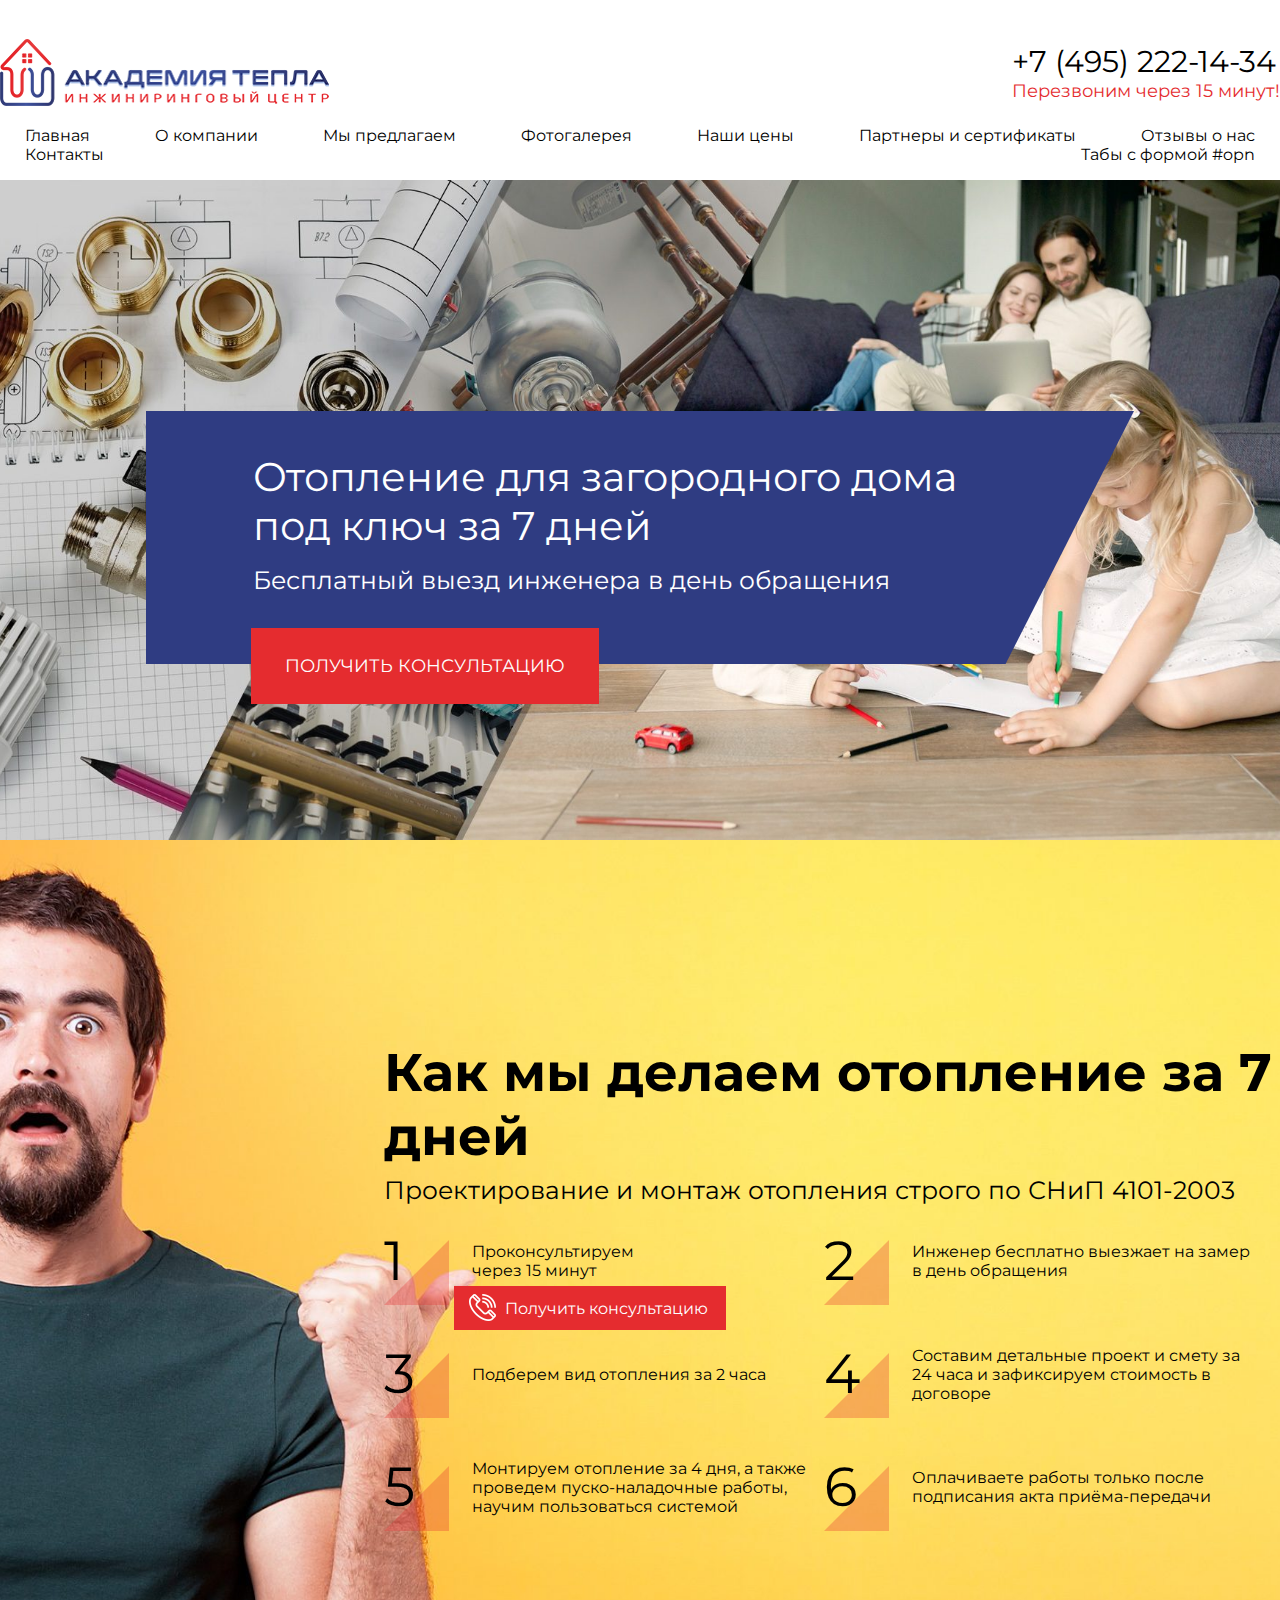
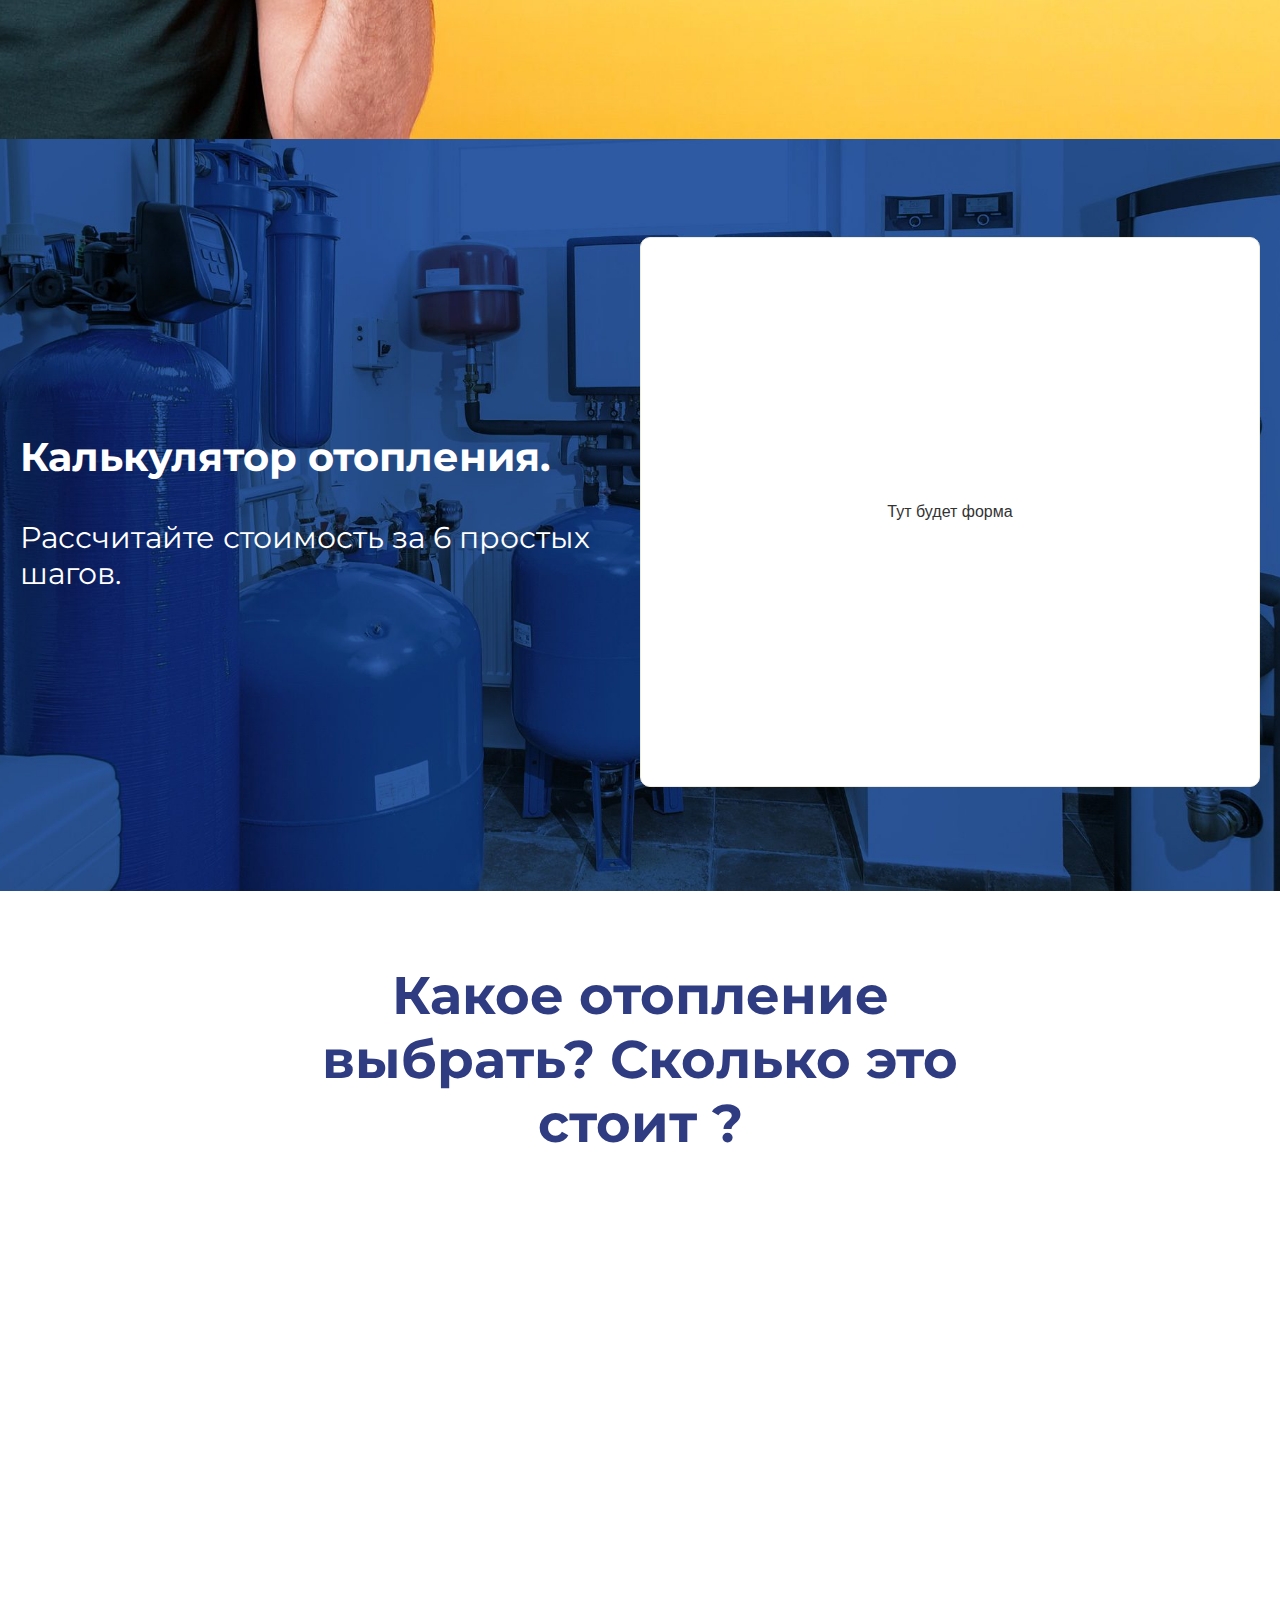
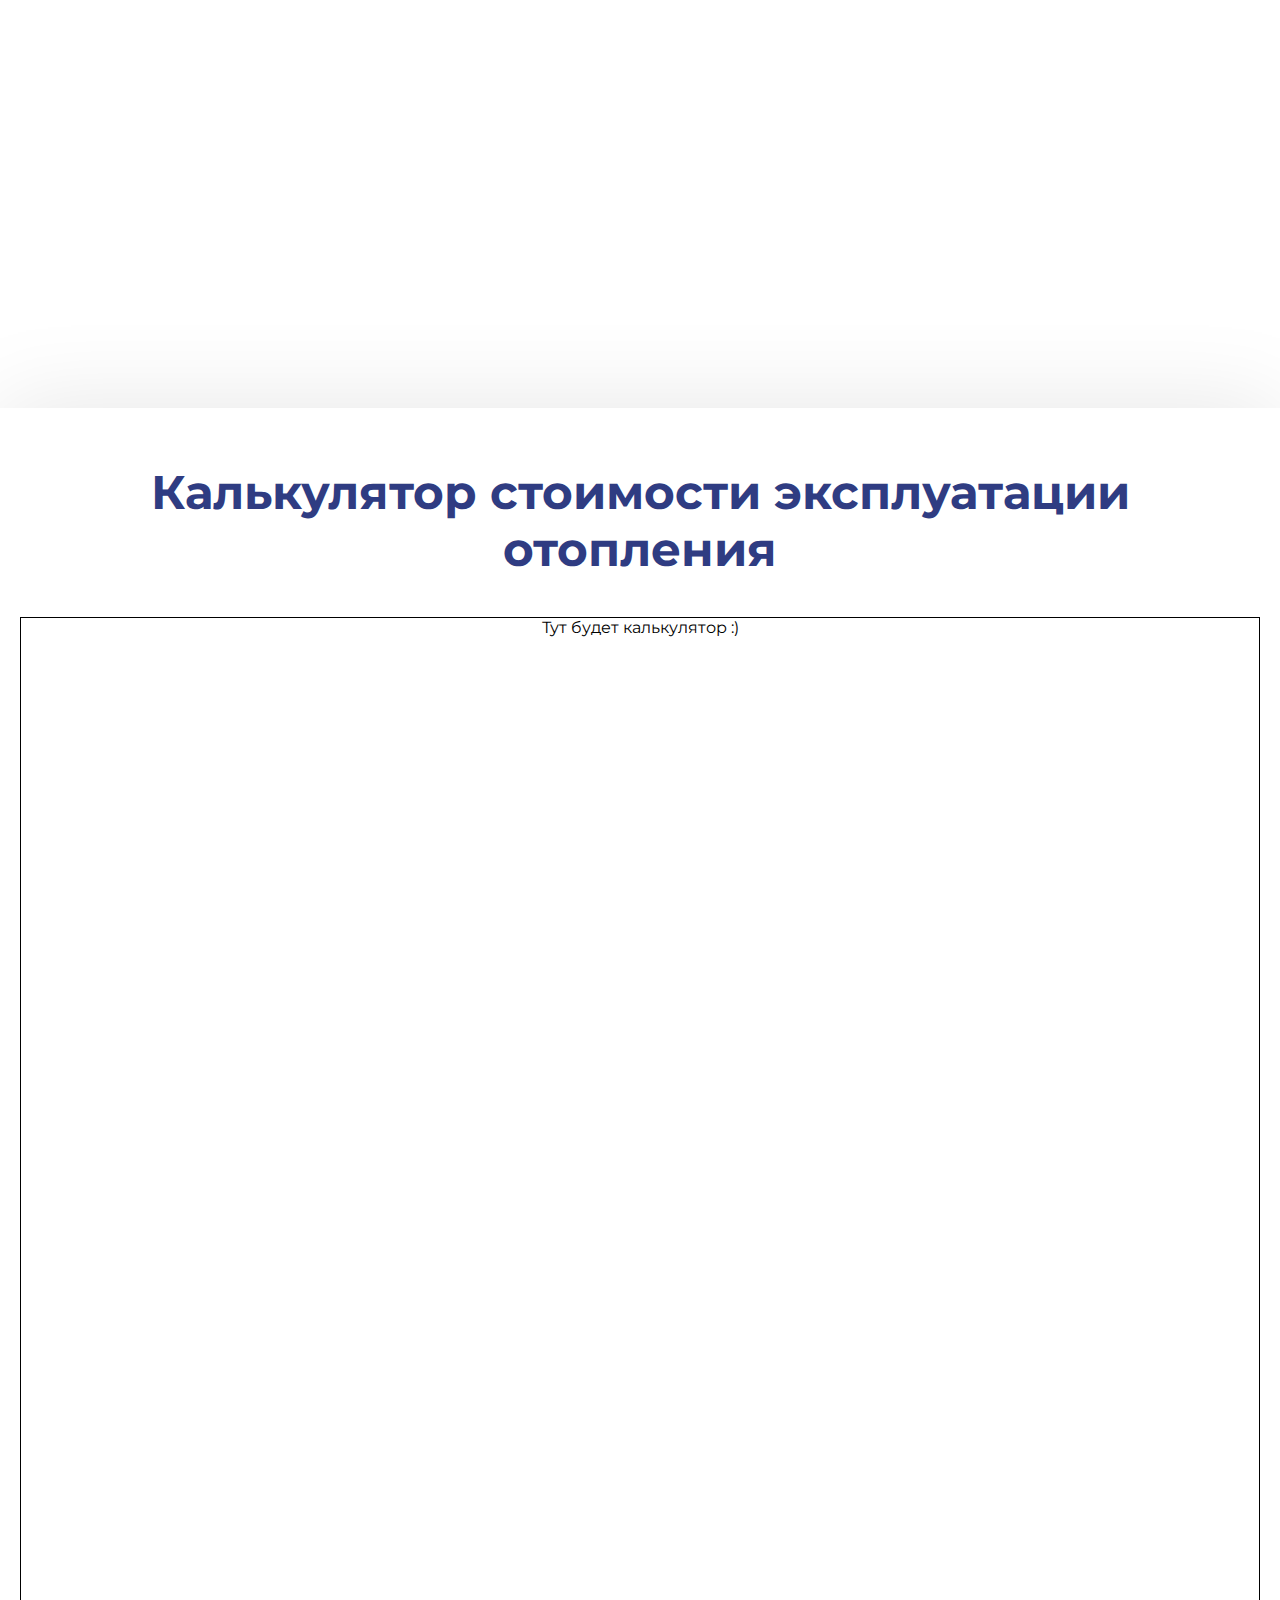
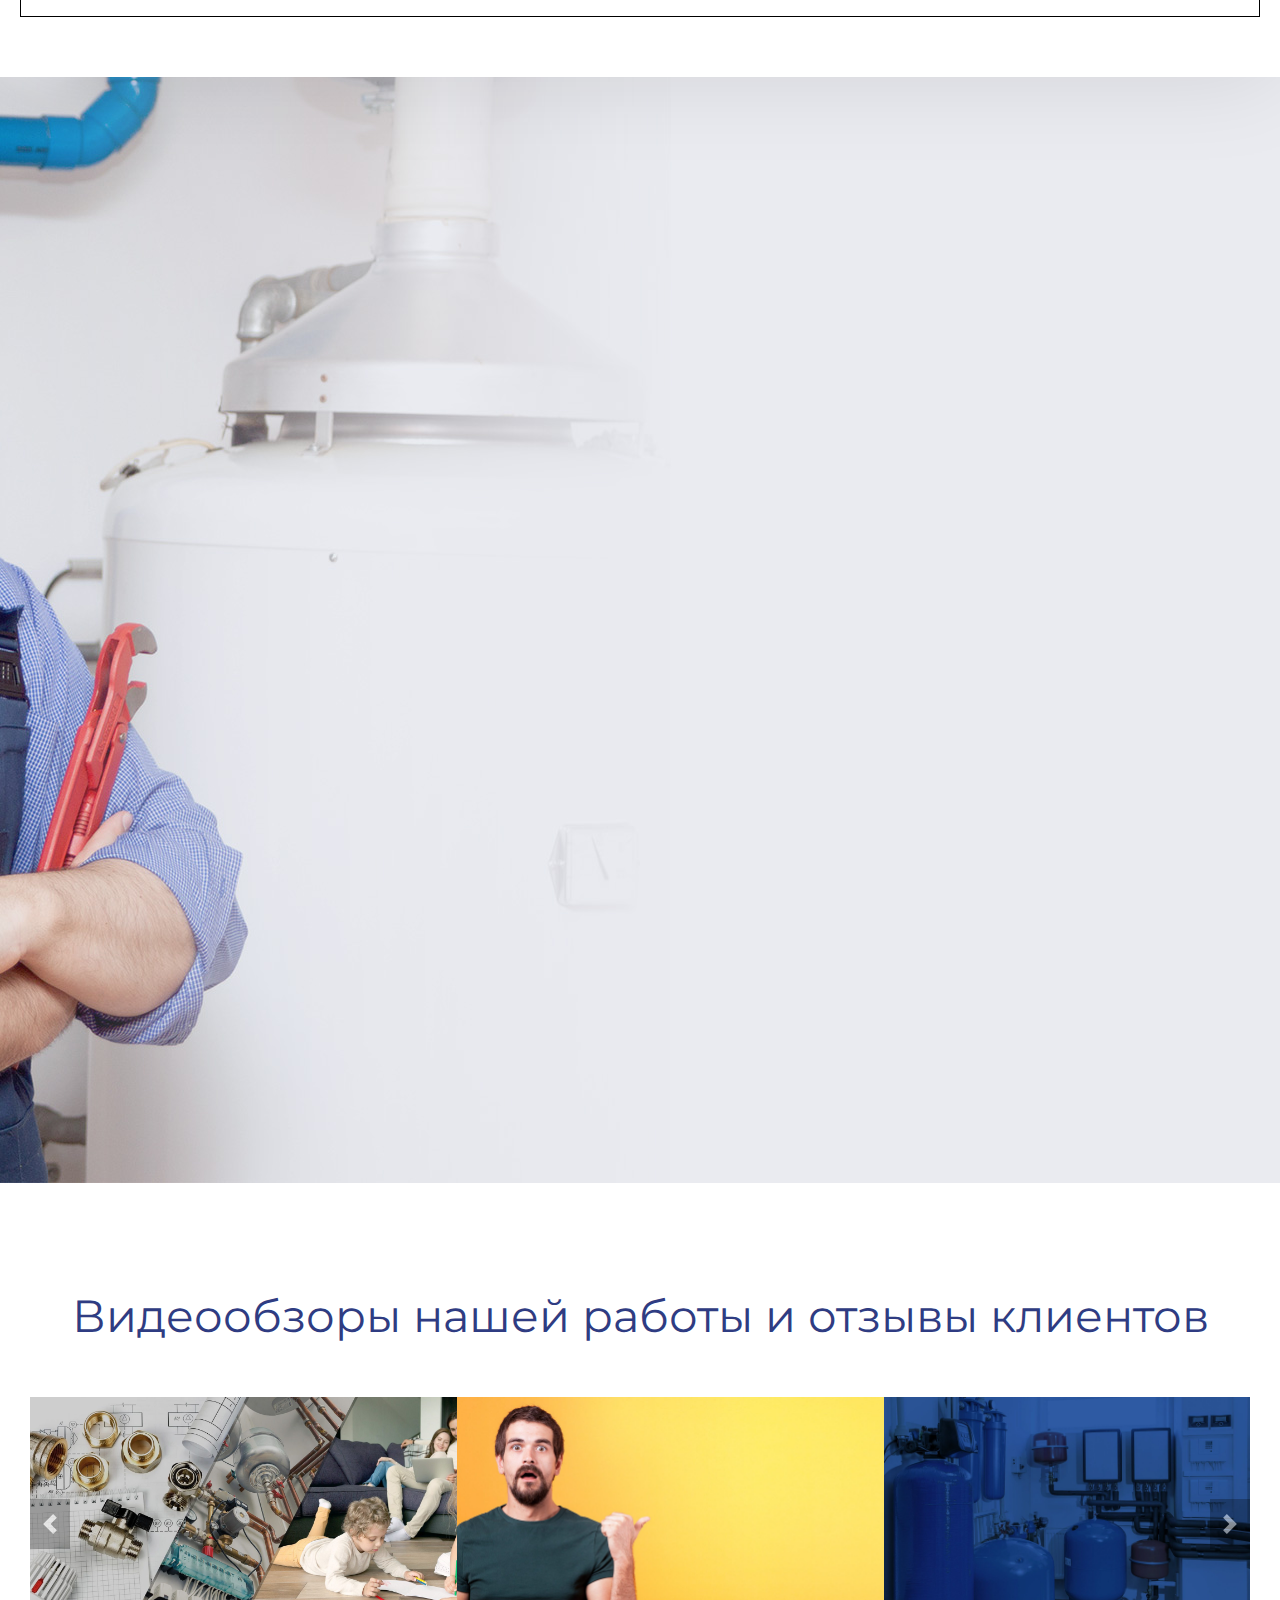
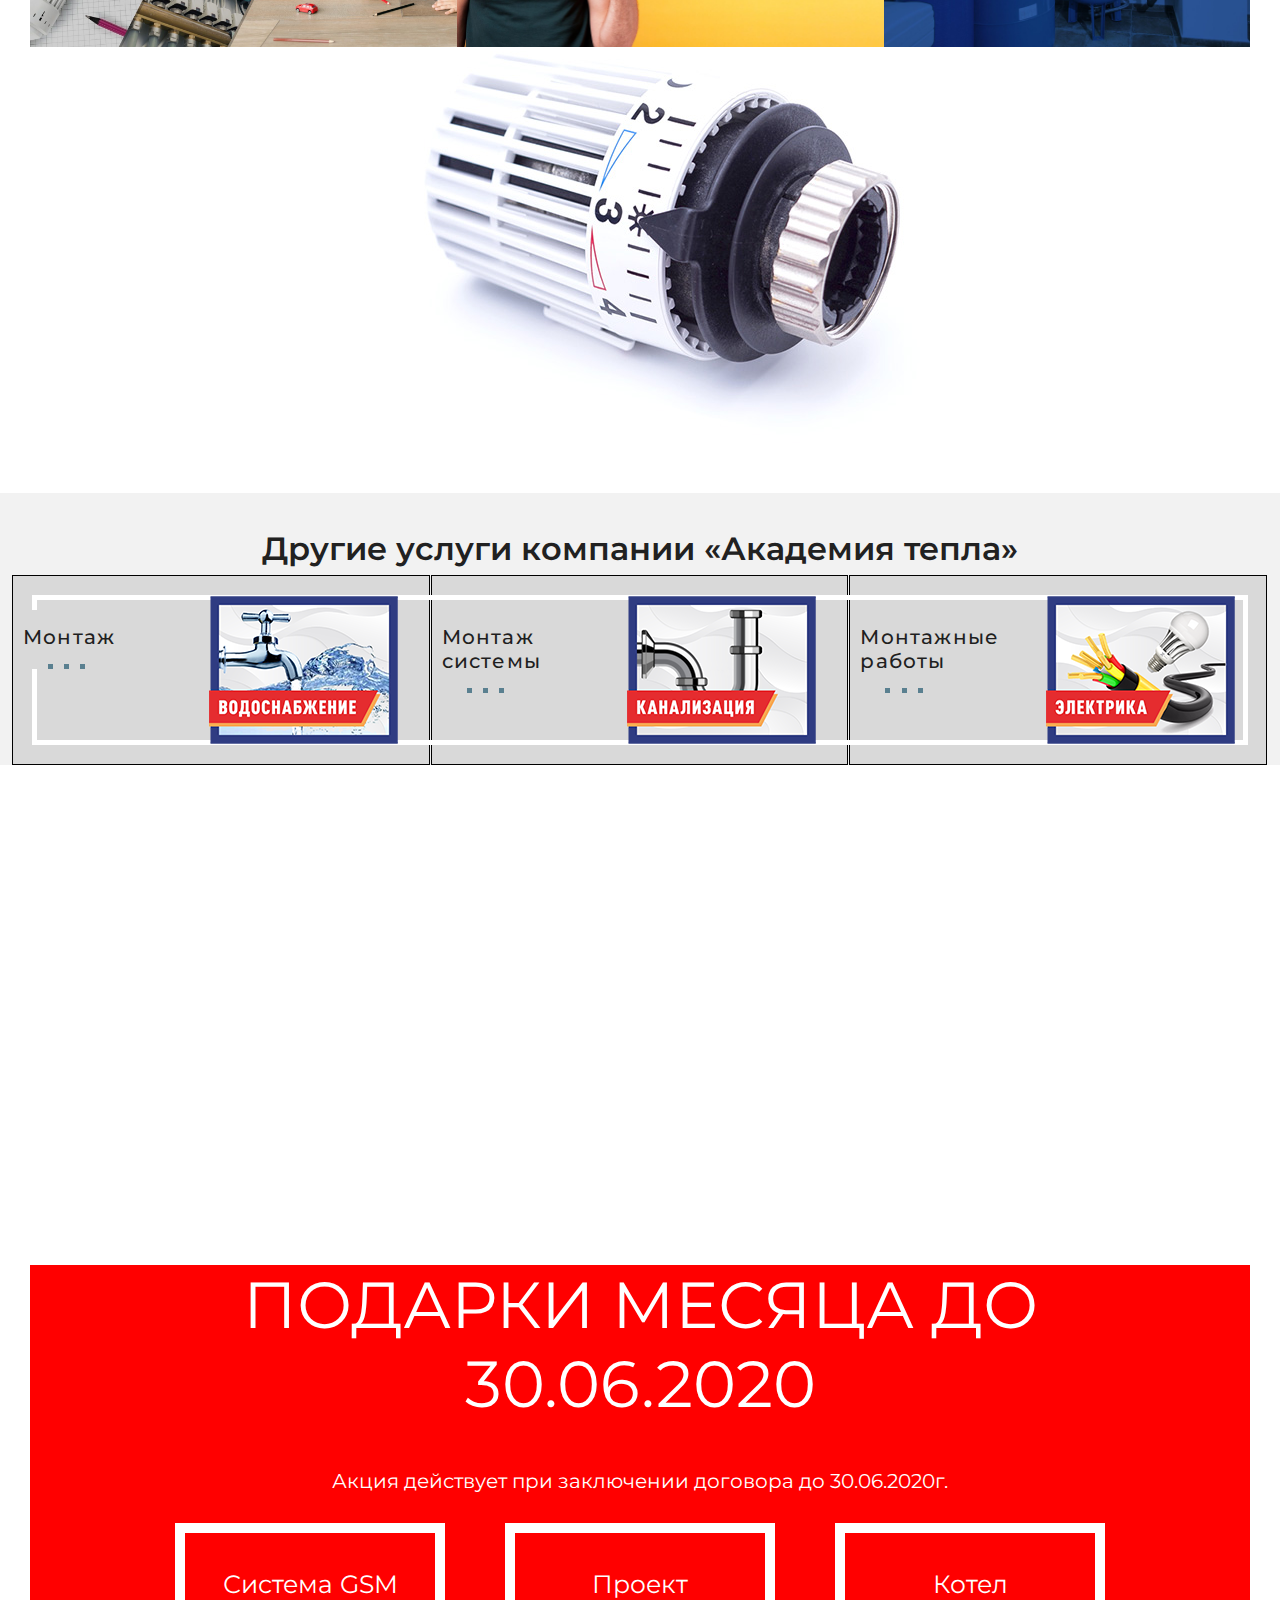
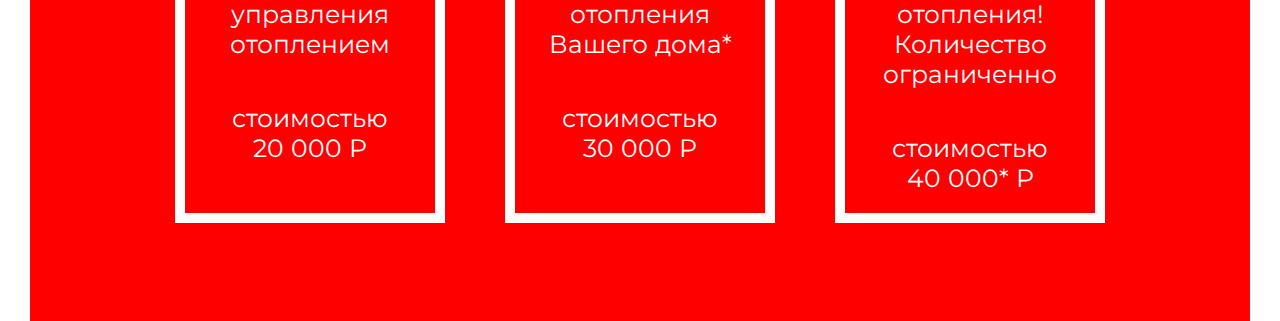
==== commit 13b63f7c: "added 2 blocks" ====
--- a/index.html
+++ b/index.html
@@ -199,6 +199,37 @@
             </div>
         </div>
     </div>
+    <div class="bl_presents_wrapper">
+        <div class="bl_presents_wrapper_inner">
+            <div class="bl_presents_wrapper_title">
+                <h3>ПОДАРКИ МЕСЯЦА ДО 30.06.2020</h3>
+                <p>Акция действует при заключении договора до 30.06.2020г.</p>
+            </div>
+            <div class="bl_presents_wrapper_table">
+                <div class="item">
+                    <p>Система GSM управления отоплением</p>
+                    <div class="price_block">
+                        <p>стоимостью</p>
+                        <p>20 000 Р</p>
+                    </div>
+                </div>
+                <div class="item">
+                    <p>Проект отопления Вашего дома*</p>
+                    <div class="price_block">
+                        <p>стоимостью</p>
+                        <p>30 000 Р</p>
+                    </div>
+                </div>
+                <div class="item">
+                    <p>Котел отопления! Количество ограниченно</p>
+                    <div class="price_block">
+                        <p>стоимостью</p>
+                        <p>40 000* Р</p>
+                    </div>
+                </div>
+            </div>
+        </div>
+    </div>
 
 </div>
 <script src="./script.js"></script>
--- a/css/style.css
+++ b/css/style.css
@@ -1,3 +1,4 @@
+@import url("https://fonts.googleapis.com/css2?family=Montserrat:wght@400&display=swap");
 * {
   margin: 0;
   padding: 0;
@@ -9,366 +10,410 @@
 li {
   list-style: none; }
 
-body header {
-  width: 100%; }
-  body header .header_block {
-    max-width: 1528px;
-    margin: 0 auto;
+body {
+  font-family: Montserrat, Arial, Helvetica, sans-serif; }
+  body header {
+    width: 100%; }
+    body header .header_block {
+      max-width: 1528px;
+      margin: 0 auto;
+      display: flex;
+      align-items: center;
+      justify-content: space-between;
+      padding: 39px 0 0; }
+      body header .header_block .contact_block .phone_number {
+        cursor: default;
+        display: block;
+        color: #000;
+        font-size: 30px;
+        font-weight: normal; }
+      body header .header_block .contact_block .phone_text {
+        color: #e52c2f;
+        font-size: 18px;
+        text-decoration: none; }
+        body header .header_block .contact_block .phone_text:hover {
+          text-decoration: underline; }
+    body header nav {
+      max-width: 1528px;
+      margin: 0 auto;
+      height: auto;
+      padding: 20px 0 16px; }
+      body header nav ul {
+        display: flex;
+        justify-content: space-between;
+        align-items: center;
+        flex-wrap: wrap; }
+        body header nav ul li {
+          list-style: none; }
+          body header nav ul li a {
+            padding: 10px 25px;
+            color: #000;
+            font-size: 16px;
+            border-radius: 0; }
+            body header nav ul li a:hover {
+              background-color: #e52c2f;
+              color: white; }
+  body .main_content .big_pic_wrapper {
+    background: url("./../img/bg1.jpg") no-repeat center;
+    background-size: cover;
+    padding: 100px 146px 136px;
+    min-height: 660px;
+    position: relative;
     display: flex;
-    align-items: center;
-    justify-content: space-between;
-    padding: 39px 0 0; }
-    body header .header_block .contact_block .phone_number {
-      cursor: default;
-      display: block;
-      color: #000;
-      font-size: 30px;
-      font-weight: normal; }
-    body header .header_block .contact_block .phone_text {
-      color: #e52c2f;
-      font-size: 18px;
-      text-decoration: none; }
-      body header .header_block .contact_block .phone_text:hover {
-        text-decoration: underline; }
-  body header nav {
-    max-width: 1528px;
-    margin: 0 auto;
-    height: auto;
-    padding: 20px 0 16px; }
-    body header nav ul {
-      display: flex;
-      justify-content: space-between;
-      align-items: center;
-      flex-wrap: wrap; }
-      body header nav ul li {
-        list-style: none; }
-        body header nav ul li a {
-          padding: 10px 25px;
-          color: #000;
-          font-size: 16px;
-          border-radius: 0; }
-          body header nav ul li a:hover {
-            background-color: #e52c2f;
-            color: white; }
-body .main_content .big_pic_wrapper {
-  background: url("./../img/bg1.jpg") no-repeat center;
-  background-size: cover;
-  padding: 100px 146px 136px;
-  min-height: 660px;
-  position: relative;
-  display: flex;
-  justify-content: left;
-  align-items: flex-end; }
-  body .main_content .big_pic_wrapper .big_pic_inner .text_block {
-    max-width: 990px;
-    padding: 41px 150px 69px 107px;
-    background: #2f3c82;
-    border: none;
-    clip-path: polygon(0 0, 100% 0, 87% 100%, 0 100%); }
-    body .main_content .big_pic_wrapper .big_pic_inner .text_block h1 {
-      color: #fff;
-      font-size: 40px;
-      font-weight: normal; }
-    body .main_content .big_pic_wrapper .big_pic_inner .text_block p {
-      margin: 15px 0 0;
-      color: #fff;
-      font-size: 25px;
-      font-weight: normal; }
-  body .main_content .big_pic_wrapper .big_pic_inner .button {
-    position: relative;
-    margin: -36px 0 0;
-    padding: 0 0 0 105px; }
-    body .main_content .big_pic_wrapper .big_pic_inner .button a {
-      display: inline-block;
-      padding: 25px 32px;
-      color: #fff;
-      font-size: 18px;
-      text-transform: uppercase;
-      text-decoration: none;
-      background: #e52c2f;
-      border: 2px solid #e52c2f;
-      transition: color 0.3s linear; }
-      body .main_content .big_pic_wrapper .big_pic_inner .button a:hover {
-        background: #fff;
-        color: #e52c2f; }
-body .main_content .bl_2_wrapper {
-  background: url("./../img/bg2.jpg") no-repeat 50% 0;
-  background-size: cover;
-  position: relative; }
-  body .main_content .bl_2_wrapper .bl_2_wrapper_inner {
-    padding: 200px 0 183px;
-    display: flex;
-    flex-direction: column;
+    justify-content: left;
     align-items: flex-end; }
-    body .main_content .bl_2_wrapper .bl_2_wrapper_inner .bl_2_wrapper_inner_text_block {
-      width: 70%; }
-      body .main_content .bl_2_wrapper .bl_2_wrapper_inner .bl_2_wrapper_inner_text_block .bl_2_wrapper_inner_text_block_title {
-        padding: 0 0 7px;
-        margin: 0;
-        color: #000;
-        font-size: 45px;
+    body .main_content .big_pic_wrapper .big_pic_inner .text_block {
+      max-width: 990px;
+      padding: 41px 150px 69px 107px;
+      background: #2f3c82;
+      border: none;
+      clip-path: polygon(0 0, 100% 0, 87% 100%, 0 100%); }
+      body .main_content .big_pic_wrapper .big_pic_inner .text_block h1 {
+        color: #fff;
+        font-size: 40px;
         font-weight: normal; }
-      body .main_content .bl_2_wrapper .bl_2_wrapper_inner .bl_2_wrapper_inner_text_block .bl_2_wrapper_inner_text_block_subtitle {
-        padding: 0 0 12px;
-        color: #000;
-        font-size: 25px; }
-      body .main_content .bl_2_wrapper .bl_2_wrapper_inner .bl_2_wrapper_inner_text_block .bl_2_wrapper_inner_text_block_table .bl_2_wrapper_inner_text_block_table_main {
-        display: flex;
-        flex-wrap: wrap; }
-        body .main_content .bl_2_wrapper .bl_2_wrapper_inner .bl_2_wrapper_inner_text_block .bl_2_wrapper_inner_text_block_table .bl_2_wrapper_inner_text_block_table_main li {
-          width: 48%;
-          display: flex;
-          align-items: center;
-          margin: 0 10px 25px 0; }
-          body .main_content .bl_2_wrapper .bl_2_wrapper_inner .bl_2_wrapper_inner_text_block .bl_2_wrapper_inner_text_block_table .bl_2_wrapper_inner_text_block_table_main li .button {
-            flex: none;
-            display: block;
-            padding: 13px 0 0;
-            top: 40px;
-            position: relative;
-            left: -180px; }
-            body .main_content .bl_2_wrapper .bl_2_wrapper_inner .bl_2_wrapper_inner_text_block .bl_2_wrapper_inner_text_block_table .bl_2_wrapper_inner_text_block_table_main li .button a {
-              display: inline-block;
-              position: relative;
-              padding: 13px 18px 12px 51px;
-              color: #fff;
-              font-size: 16px;
-              text-decoration: none;
-              background: #e52c2f url(./../img/num-but-ico.png) 15px 50% no-repeat;
-              transition: all 0.2s linear; }
-        body .main_content .bl_2_wrapper .bl_2_wrapper_inner .bl_2_wrapper_inner_text_block .bl_2_wrapper_inner_text_block_table .bl_2_wrapper_inner_text_block_table_main .left_part {
-          margin: 0 23px 0 0;
-          padding: 0;
-          height: auto;
-          flex: none;
-          min-width: 65px;
-          min-height: 65px;
-          color: #000;
-          font-size: 55px;
-          line-height: 1.6;
-          border-radius: 0;
-          display: inline-block;
-          background: url(./../img/number-arr.png) right 0 bottom 0 no-repeat; }
-        body .main_content .bl_2_wrapper .bl_2_wrapper_inner .bl_2_wrapper_inner_text_block .bl_2_wrapper_inner_text_block_table .bl_2_wrapper_inner_text_block_table_main .right_part {
-          display: inline-block;
-          align-items: center; }
-body .main_content .bl_3_wrapper {
-  position: relative;
-  background: url("./../img/bg3.jpg") no-repeat center center;
-  background-size: cover;
-  padding: 0 20px; }
-  body .main_content .bl_3_wrapper .bl_3_wrapper_inner {
-    padding: 98px 0 104px;
-    display: flex;
-    width: 100%;
-    align-items: center; }
-    body .main_content .bl_3_wrapper .bl_3_wrapper_inner .bl_3_wrapper_title {
-      display: flex;
-      width: 50%;
-      flex-direction: column;
-      justify-content: center;
-      color: white; }
-      body .main_content .bl_3_wrapper .bl_3_wrapper_inner .bl_3_wrapper_title h3 {
-        margin-bottom: 39px;
-        font-size: 40px;
-        line-height: 1.2; }
-      body .main_content .bl_3_wrapper .bl_3_wrapper_inner .bl_3_wrapper_title p {
-        color: #fff;
-        font-size: 30px;
-        line-height: 1.2; }
-    body .main_content .bl_3_wrapper .bl_3_wrapper_inner .bl_3_wrapper_form {
+      body .main_content .big_pic_wrapper .big_pic_inner .text_block p {
+        margin: 15px 0 0;
+        color: #fff;
+        font-size: 25px;
+        font-weight: normal; }
+    body .main_content .big_pic_wrapper .big_pic_inner .button {
+      position: relative;
+      margin: -36px 0 0;
+      padding: 0 0 0 105px; }
+      body .main_content .big_pic_wrapper .big_pic_inner .button a {
+        display: inline-block;
+        padding: 25px 32px;
+        color: #fff;
+        font-size: 18px;
+        text-transform: uppercase;
+        text-decoration: none;
+        background: #e52c2f;
+        border: 2px solid #e52c2f;
+        transition: color 0.3s linear; }
+        body .main_content .big_pic_wrapper .big_pic_inner .button a:hover {
+          background: #fff;
+          color: #e52c2f; }
+  body .main_content .bl_2_wrapper {
+    background: url("./../img/bg2.jpg") no-repeat 50% 0;
+    background-size: cover;
+    position: relative; }
+    body .main_content .bl_2_wrapper .bl_2_wrapper_inner {
+      padding: 200px 0 183px;
       display: flex;
       flex-direction: column;
-      position: relative;
-      width: 50%;
-      height: 550px;
-      color: #333;
-      font-family: "Fira Sans", sans-serif;
-      border: 1px solid #edeada;
-      border-radius: 10px;
-      background: #fff;
-      box-sizing: border-box;
-      align-items: center;
-      justify-content: center; }
-body .main_content .bl_video_wrapper .bl_video_wrapper_inner {
-  max-width: none;
-  padding: 72px 0 196px;
-  background: #fff; }
-  body .main_content .bl_video_wrapper .bl_video_wrapper_inner .bl_video_wrapper_title {
-    padding: 0 0 83px;
-    color: #2f3c82;
-    font-size: 45px;
-    text-align: center;
-    width: 650px;
-    margin: 0 auto; }
-  body .main_content .bl_video_wrapper .bl_video_wrapper_inner .bl_video_wrapper_video {
-    width: 1000px;
-    margin: 0 auto; }
-body .main_content .bl_calculator_wrapper {
-  background: #e9ebf1 url(./../img/bg4.jpg) left 50% bottom 0 no-repeat;
-  height: 2375px; }
-  body .main_content .bl_calculator_wrapper .bl_calculator_wrapper_inner {
-    background: #fff;
-    box-shadow: 0 0 90px rgba(0, 0, 0, 0.1);
-    padding: 56px 20px 60px; }
-    body .main_content .bl_calculator_wrapper .bl_calculator_wrapper_inner .bl_calculator_title {
-      color: #2f3c82;
-      font-size: 40px;
-      font-weight: 400;
-      text-align: center;
-      padding: 0 0 39px;
-      max-width: 1116px;
-      margin: 0 auto; }
-    body .main_content .bl_calculator_wrapper .bl_calculator_wrapper_inner .bl_calculator_calc {
-      height: 1000px;
-      background: white;
+      align-items: flex-end; }
+      body .main_content .bl_2_wrapper .bl_2_wrapper_inner .bl_2_wrapper_inner_text_block {
+        width: 70%; }
+        body .main_content .bl_2_wrapper .bl_2_wrapper_inner .bl_2_wrapper_inner_text_block .bl_2_wrapper_inner_text_block_title {
+          padding: 0 0 7px;
+          margin: 0;
+          color: #000;
+          font-size: 45px;
+          font-weight: normal; }
+        body .main_content .bl_2_wrapper .bl_2_wrapper_inner .bl_2_wrapper_inner_text_block .bl_2_wrapper_inner_text_block_subtitle {
+          padding: 0 0 12px;
+          color: #000;
+          font-size: 25px; }
+        body .main_content .bl_2_wrapper .bl_2_wrapper_inner .bl_2_wrapper_inner_text_block .bl_2_wrapper_inner_text_block_table .bl_2_wrapper_inner_text_block_table_main {
+          display: flex;
+          flex-wrap: wrap; }
+          body .main_content .bl_2_wrapper .bl_2_wrapper_inner .bl_2_wrapper_inner_text_block .bl_2_wrapper_inner_text_block_table .bl_2_wrapper_inner_text_block_table_main li {
+            width: 48%;
+            display: flex;
+            align-items: center;
+            margin: 0 10px 25px 0; }
+            body .main_content .bl_2_wrapper .bl_2_wrapper_inner .bl_2_wrapper_inner_text_block .bl_2_wrapper_inner_text_block_table .bl_2_wrapper_inner_text_block_table_main li .button {
+              flex: none;
+              display: block;
+              padding: 13px 0 0;
+              top: 40px;
+              position: relative;
+              left: -180px; }
+              body .main_content .bl_2_wrapper .bl_2_wrapper_inner .bl_2_wrapper_inner_text_block .bl_2_wrapper_inner_text_block_table .bl_2_wrapper_inner_text_block_table_main li .button a {
+                display: inline-block;
+                position: relative;
+                padding: 13px 18px 12px 51px;
+                color: #fff;
+                font-size: 16px;
+                text-decoration: none;
+                background: #e52c2f url(./../img/num-but-ico.png) 15px 50% no-repeat;
+                transition: all 0.2s linear; }
+          body .main_content .bl_2_wrapper .bl_2_wrapper_inner .bl_2_wrapper_inner_text_block .bl_2_wrapper_inner_text_block_table .bl_2_wrapper_inner_text_block_table_main .left_part {
+            margin: 0 23px 0 0;
+            padding: 0;
+            height: auto;
+            flex: none;
+            min-width: 65px;
+            min-height: 65px;
+            color: #000;
+            font-size: 55px;
+            line-height: 1.6;
+            border-radius: 0;
+            display: inline-block;
+            background: url(./../img/number-arr.png) right 0 bottom 0 no-repeat; }
+          body .main_content .bl_2_wrapper .bl_2_wrapper_inner .bl_2_wrapper_inner_text_block .bl_2_wrapper_inner_text_block_table .bl_2_wrapper_inner_text_block_table_main .right_part {
+            display: inline-block;
+            align-items: center; }
+  body .main_content .bl_3_wrapper {
+    position: relative;
+    background: url("./../img/bg3.jpg") no-repeat center center;
+    background-size: cover;
+    padding: 0 20px; }
+    body .main_content .bl_3_wrapper .bl_3_wrapper_inner {
+      padding: 98px 0 104px;
+      display: flex;
       width: 100%;
-      text-align: center;
-      border: 1px solid; }
-body .main_content .bl_video_gallery_wrapper {
-  padding: 0 30px;
-  background: #fff url(./../img/bg5.jpg) left 50% bottom 0 no-repeat; }
-  body .main_content .bl_video_gallery_wrapper .bl_video_gallery_block_video {
-    padding: 105px 0 442px; }
-    body .main_content .bl_video_gallery_wrapper .bl_video_gallery_block_video .bl_video_gallery_block_video_title {
-      padding: 0 0 54px;
+      align-items: center; }
+      body .main_content .bl_3_wrapper .bl_3_wrapper_inner .bl_3_wrapper_title {
+        display: flex;
+        width: 50%;
+        flex-direction: column;
+        justify-content: center;
+        color: white; }
+        body .main_content .bl_3_wrapper .bl_3_wrapper_inner .bl_3_wrapper_title h3 {
+          margin-bottom: 39px;
+          font-size: 40px;
+          line-height: 1.2; }
+        body .main_content .bl_3_wrapper .bl_3_wrapper_inner .bl_3_wrapper_title p {
+          color: #fff;
+          font-size: 30px;
+          line-height: 1.2; }
+      body .main_content .bl_3_wrapper .bl_3_wrapper_inner .bl_3_wrapper_form {
+        display: flex;
+        flex-direction: column;
+        position: relative;
+        width: 50%;
+        height: 550px;
+        color: #333;
+        font-family: "Fira Sans", sans-serif;
+        border: 1px solid #edeada;
+        border-radius: 10px;
+        background: #fff;
+        box-sizing: border-box;
+        align-items: center;
+        justify-content: center; }
+  body .main_content .bl_video_wrapper .bl_video_wrapper_inner {
+    max-width: none;
+    padding: 72px 0 196px;
+    background: #fff; }
+    body .main_content .bl_video_wrapper .bl_video_wrapper_inner .bl_video_wrapper_title {
+      padding: 0 0 83px;
       color: #2f3c82;
       font-size: 45px;
-      font-weight: normal;
-      text-align: center; }
-    body .main_content .bl_video_gallery_wrapper .bl_video_gallery_block_video .carousel .slider {
-      position: relative;
-      overflow: hidden; }
-    body .main_content .bl_video_gallery_wrapper .bl_video_gallery_block_video .carousel .slider__wrapper {
-      display: flex;
-      transition: transform 0.6s ease; }
-    body .main_content .bl_video_gallery_wrapper .bl_video_gallery_block_video .carousel .slider__item {
-      flex: 0 0 35%;
-      max-width: 35%; }
-    body .main_content .bl_video_gallery_wrapper .bl_video_gallery_block_video .carousel .slider__control {
-      position: absolute;
-      top: 50%;
-      display: flex;
-      align-items: center;
-      justify-content: center;
-      width: 40px;
-      color: #fff;
       text-align: center;
-      opacity: 0.5;
-      height: 50px;
-      transform: translateY(-50%);
-      background: rgba(0, 0, 0, 0.5); }
-    body .main_content .bl_video_gallery_wrapper .bl_video_gallery_block_video .carousel .slider__control:hover,
-    body .main_content .bl_video_gallery_wrapper .bl_video_gallery_block_video .carousel .slider__control:focus {
-      color: #fff;
-      text-decoration: none;
-      outline: 0;
-      opacity: .9; }
-    body .main_content .bl_video_gallery_wrapper .bl_video_gallery_block_video .carousel .slider__control_left {
-      left: 0; }
-    body .main_content .bl_video_gallery_wrapper .bl_video_gallery_block_video .carousel .slider__control_right {
-      right: 0; }
-    body .main_content .bl_video_gallery_wrapper .bl_video_gallery_block_video .carousel .slider__control::before {
-      content: '';
-      display: inline-block;
-      width: 20px;
-      height: 20px;
-      background: transparent no-repeat center center;
-      background-size: 100% 100%; }
-    body .main_content .bl_video_gallery_wrapper .bl_video_gallery_block_video .carousel .slider__control_left::before {
-      background-image: url("data:image/svg+xml;charset=utf8,%3Csvg xmlns='http://www.w3.org/2000/svg' fill='%23fff' viewBox='0 0 8 8'%3E%3Cpath d='M5.25 0l-4 4 4 4 1.5-1.5-2.5-2.5 2.5-2.5-1.5-1.5z'/%3E%3C/svg%3E"); }
-    body .main_content .bl_video_gallery_wrapper .bl_video_gallery_block_video .carousel .slider__control_right::before {
-      background-image: url("data:image/svg+xml;charset=utf8,%3Csvg xmlns='http://www.w3.org/2000/svg' fill='%23fff' viewBox='0 0 8 8'%3E%3Cpath d='M2.75 0l-1.5 1.5 2.5 2.5-2.5 2.5 1.5 1.5 4-4-4-4z'/%3E%3C/svg%3E"); }
-    body .main_content .bl_video_gallery_wrapper .bl_video_gallery_block_video .carousel .slider__item > div {
-      line-height: 250px;
-      font-size: 100px;
-      text-align: center; }
-body .main_content .bl_tabs_block_wrapper {
-  background-color: #f2f2f2; }
-  body .main_content .bl_tabs_block_wrapper .bl_tabs_block_wrapper_inner {
-    max-width: 1256px;
-    margin: 0 auto;
-    padding-top: 40px; }
-    body .main_content .bl_tabs_block_wrapper .bl_tabs_block_wrapper_inner .bl_tabs_block_title {
-      text-align: center;
-      font-weight: 600;
-      font-size: 32px;
-      margin-bottom: 10px;
-      color: #212121;
-      text-decoration: none;
-      line-height: 1; }
-    body .main_content .bl_tabs_block_wrapper .bl_tabs_block_wrapper_inner .tabs {
-      display: flex;
-      justify-content: space-around;
-      text-align: center;
-      position: relative;
-      z-index: 2;
-      height: 100%; }
-      body .main_content .bl_tabs_block_wrapper .bl_tabs_block_wrapper_inner .tabs li {
-        border: 1px solid black;
-        outline: none;
-        width: 35%;
-        text-align: center;
-        padding: 19px 30px;
-        background: rgba(0, 0, 0, 0.1);
-        margin-right: 1px;
-        cursor: pointer;
-        color: #ec4432;
+      width: 650px;
+      margin: 0 auto; }
+    body .main_content .bl_video_wrapper .bl_video_wrapper_inner .bl_video_wrapper_video {
+      width: 1000px;
+      margin: 0 auto; }
+  body .main_content .bl_calculator_wrapper {
+    background: #e9ebf1 url(./../img/bg4.jpg) left 50% bottom 0 no-repeat;
+    height: 2375px; }
+    body .main_content .bl_calculator_wrapper .bl_calculator_wrapper_inner {
+      background: #fff;
+      box-shadow: 0 0 90px rgba(0, 0, 0, 0.1);
+      padding: 56px 20px 60px; }
+      body .main_content .bl_calculator_wrapper .bl_calculator_wrapper_inner .bl_calculator_title {
+        color: #2f3c82;
+        font-size: 40px;
+        font-weight: 400;
+        text-align: center;
+        padding: 0 0 39px;
+        max-width: 1116px;
+        margin: 0 auto; }
+      body .main_content .bl_calculator_wrapper .bl_calculator_wrapper_inner .bl_calculator_calc {
+        height: 1000px;
+        background: white;
+        width: 100%;
+        text-align: center;
+        border: 1px solid; }
+  body .main_content .bl_video_gallery_wrapper {
+    padding: 0 30px;
+    background: #fff url(./../img/bg5.jpg) left 50% bottom 0 no-repeat; }
+    body .main_content .bl_video_gallery_wrapper .bl_video_gallery_block_video {
+      padding: 105px 0 442px; }
+      body .main_content .bl_video_gallery_wrapper .bl_video_gallery_block_video .bl_video_gallery_block_video_title {
+        padding: 0 0 54px;
+        color: #2f3c82;
+        font-size: 45px;
+        font-weight: normal;
+        text-align: center; }
+      body .main_content .bl_video_gallery_wrapper .bl_video_gallery_block_video .carousel .slider {
+        position: relative;
+        overflow: hidden; }
+      body .main_content .bl_video_gallery_wrapper .bl_video_gallery_block_video .carousel .slider__wrapper {
+        display: flex;
+        transition: transform 0.6s ease; }
+      body .main_content .bl_video_gallery_wrapper .bl_video_gallery_block_video .carousel .slider__item {
+        flex: 0 0 35%;
+        max-width: 35%; }
+      body .main_content .bl_video_gallery_wrapper .bl_video_gallery_block_video .carousel .slider__control {
+        position: absolute;
+        top: 50%;
+        display: flex;
+        align-items: center;
+        justify-content: center;
+        width: 40px;
+        color: #fff;
+        text-align: center;
+        opacity: 0.5;
+        height: 50px;
+        transform: translateY(-50%);
+        background: rgba(0, 0, 0, 0.5); }
+      body .main_content .bl_video_gallery_wrapper .bl_video_gallery_block_video .carousel .slider__control:hover,
+      body .main_content .bl_video_gallery_wrapper .bl_video_gallery_block_video .carousel .slider__control:focus {
+        color: #fff;
+        text-decoration: none;
+        outline: 0;
+        opacity: .9; }
+      body .main_content .bl_video_gallery_wrapper .bl_video_gallery_block_video .carousel .slider__control_left {
+        left: 0; }
+      body .main_content .bl_video_gallery_wrapper .bl_video_gallery_block_video .carousel .slider__control_right {
+        right: 0; }
+      body .main_content .bl_video_gallery_wrapper .bl_video_gallery_block_video .carousel .slider__control::before {
+        content: '';
+        display: inline-block;
+        width: 20px;
+        height: 20px;
+        background: transparent no-repeat center center;
+        background-size: 100% 100%; }
+      body .main_content .bl_video_gallery_wrapper .bl_video_gallery_block_video .carousel .slider__control_left::before {
+        background-image: url("data:image/svg+xml;charset=utf8,%3Csvg xmlns='http://www.w3.org/2000/svg' fill='%23fff' viewBox='0 0 8 8'%3E%3Cpath d='M5.25 0l-4 4 4 4 1.5-1.5-2.5-2.5 2.5-2.5-1.5-1.5z'/%3E%3C/svg%3E"); }
+      body .main_content .bl_video_gallery_wrapper .bl_video_gallery_block_video .carousel .slider__control_right::before {
+        background-image: url("data:image/svg+xml;charset=utf8,%3Csvg xmlns='http://www.w3.org/2000/svg' fill='%23fff' viewBox='0 0 8 8'%3E%3Cpath d='M2.75 0l-1.5 1.5 2.5 2.5-2.5 2.5 1.5 1.5 4-4-4-4z'/%3E%3C/svg%3E"); }
+      body .main_content .bl_video_gallery_wrapper .bl_video_gallery_block_video .carousel .slider__item > div {
+        line-height: 250px;
+        font-size: 100px;
+        text-align: center; }
+  body .main_content .bl_tabs_block_wrapper {
+    background-color: #f2f2f2; }
+    body .main_content .bl_tabs_block_wrapper .bl_tabs_block_wrapper_inner {
+      max-width: 1256px;
+      margin: 0 auto;
+      padding-top: 40px; }
+      body .main_content .bl_tabs_block_wrapper .bl_tabs_block_wrapper_inner .bl_tabs_block_title {
+        text-align: center;
+        font-weight: 600;
+        font-size: 32px;
+        margin-bottom: 10px;
+        color: #212121;
+        text-decoration: none;
+        line-height: 1; }
+      body .main_content .bl_tabs_block_wrapper .bl_tabs_block_wrapper_inner .tabs {
+        display: flex;
+        justify-content: space-around;
+        text-align: center;
+        position: relative;
+        z-index: 2;
+        height: 100%; }
+        body .main_content .bl_tabs_block_wrapper .bl_tabs_block_wrapper_inner .tabs li {
+          border: 1px solid black;
+          outline: none;
+          width: 35%;
+          text-align: center;
+          padding: 19px 30px;
+          background: rgba(0, 0, 0, 0.1);
+          margin-right: 1px;
+          cursor: pointer;
+          color: #ec4432;
+          font-size: 20px;
+          font-weight: 700; }
+          body .main_content .bl_tabs_block_wrapper .bl_tabs_block_wrapper_inner .tabs li .tab_inner {
+            position: relative;
+            z-index: 2;
+            height: 100%; }
+            body .main_content .bl_tabs_block_wrapper .bl_tabs_block_wrapper_inner .tabs li .tab_inner .tab_inner_name {
+              display: block;
+              position: absolute;
+              top: 15px;
+              background-color: #d9d9d9;
+              color: #1f1f1f;
+              font-size: 20px;
+              font-weight: 500;
+              letter-spacing: 1.2px;
+              left: -20px;
+              padding-top: 15px;
+              transition: all 0.2s ease;
+              width: 180px;
+              text-align: left; }
+              body .main_content .bl_tabs_block_wrapper .bl_tabs_block_wrapper_inner .tabs li .tab_inner .tab_inner_name .line {
+                font-size: 0;
+                margin-left: 25px;
+                margin-top: 15px;
+                text-align: left; }
+                body .main_content .bl_tabs_block_wrapper .bl_tabs_block_wrapper_inner .tabs li .tab_inner .tab_inner_name .line span {
+                  height: 5px;
+                  background-color: #5a8090;
+                  width: 5px;
+                  display: inline-block;
+                  vertical-align: top;
+                  margin-right: 10px;
+                  transition: all 0.2s ease; }
+            body .main_content .bl_tabs_block_wrapper .bl_tabs_block_wrapper_inner .tabs li .tab_inner img {
+              display: block;
+              float: right; }
+        body .main_content .bl_tabs_block_wrapper .bl_tabs_block_wrapper_inner .tabs li:before {
+          content: "";
+          display: block;
+          border: 5px solid #fff;
+          position: absolute;
+          top: 20px;
+          right: 20px;
+          bottom: 20px;
+          left: 20px;
+          z-index: 1;
+          transition: all 0.2s ease; }
+      body .main_content .bl_tabs_block_wrapper .bl_tabs_block_wrapper_inner .tabs_description {
+        width: 100%;
+        background: #fff;
+        text-align: left;
+        float: left;
+        padding-bottom: 50px;
+        font-size: 22px;
+        color: #484848;
+        height: 500px; }
+  body .main_content .bl_presents_wrapper {
+    padding: 0 30px; }
+    body .main_content .bl_presents_wrapper .bl_presents_wrapper_inner {
+      background: red;
+      padding: 43px 58px 68px; }
+      body .main_content .bl_presents_wrapper .bl_presents_wrapper_inner .bl_presents_wrapper_title h3 {
+        padding: 0 0 46px;
+        margin: 0;
+        color: #fff;
+        font-size: 65px;
+        font-weight: normal;
+        text-align: center;
+        text-transform: uppercase; }
+      body .main_content .bl_presents_wrapper .bl_presents_wrapper_inner .bl_presents_wrapper_title p {
+        text-align: center;
+        color: #fff;
         font-size: 20px;
-        font-weight: 700; }
-        body .main_content .bl_tabs_block_wrapper .bl_tabs_block_wrapper_inner .tabs li .tab_inner {
-          position: relative;
-          z-index: 2;
-          height: 100%; }
-          body .main_content .bl_tabs_block_wrapper .bl_tabs_block_wrapper_inner .tabs li .tab_inner .tab_inner_name {
-            display: block;
-            position: absolute;
-            top: 15px;
-            background-color: #d9d9d9;
-            color: #1f1f1f;
-            font-size: 20px;
-            font-weight: 500;
-            letter-spacing: 1.2px;
-            left: -20px;
-            padding-top: 15px;
-            transition: all 0.2s ease;
-            width: 180px;
-            text-align: left; }
-            body .main_content .bl_tabs_block_wrapper .bl_tabs_block_wrapper_inner .tabs li .tab_inner .tab_inner_name .line {
-              font-size: 0;
-              margin-left: 25px;
-              margin-top: 15px;
-              text-align: left; }
-              body .main_content .bl_tabs_block_wrapper .bl_tabs_block_wrapper_inner .tabs li .tab_inner .tab_inner_name .line span {
-                height: 5px;
-                background-color: #5a8090;
-                width: 5px;
-                display: inline-block;
-                vertical-align: top;
-                margin-right: 10px;
-                transition: all 0.2s ease; }
-          body .main_content .bl_tabs_block_wrapper .bl_tabs_block_wrapper_inner .tabs li .tab_inner img {
-            display: block;
-            float: right; }
-      body .main_content .bl_tabs_block_wrapper .bl_tabs_block_wrapper_inner .tabs li:before {
-        content: "";
-        display: block;
-        border: 5px solid #fff;
-        position: absolute;
-        top: 20px;
-        right: 20px;
-        bottom: 20px;
-        left: 20px;
-        z-index: 1;
-        transition: all 0.2s ease; }
-    body .main_content .bl_tabs_block_wrapper .bl_tabs_block_wrapper_inner .tabs_description {
-      width: 100%;
-      background: #fff;
-      text-align: left;
-      float: left;
-      padding-bottom: 50px;
-      font-size: 22px;
-      color: #484848;
-      height: 500px; }
+        margin-bottom: 30px; }
+      body .main_content .bl_presents_wrapper .bl_presents_wrapper_inner .bl_presents_wrapper_table {
+        display: flex;
+        align-items: center;
+        justify-content: center; }
+        body .main_content .bl_presents_wrapper .bl_presents_wrapper_inner .bl_presents_wrapper_table .item {
+          margin: 0 30px 30px;
+          padding: 36px 15px 51px;
+          background: none;
+          border: 10px solid #fff;
+          display: flex;
+          flex-direction: column;
+          align-items: center;
+          height: 300px;
+          width: 270px;
+          justify-content: space-between;
+          text-align: center; }
+          body .main_content .bl_presents_wrapper .bl_presents_wrapper_inner .bl_presents_wrapper_table .item p {
+            padding: 0;
+            color: #fff;
+            font-size: 25px; }
+          body .main_content .bl_presents_wrapper .bl_presents_wrapper_inner .bl_presents_wrapper_table .item .price_block {
+            padding: 44px 0 0;
+            color: #fff;
+            font-size: 18px; }
 
 /*# sourceMappingURL=style.css.map */
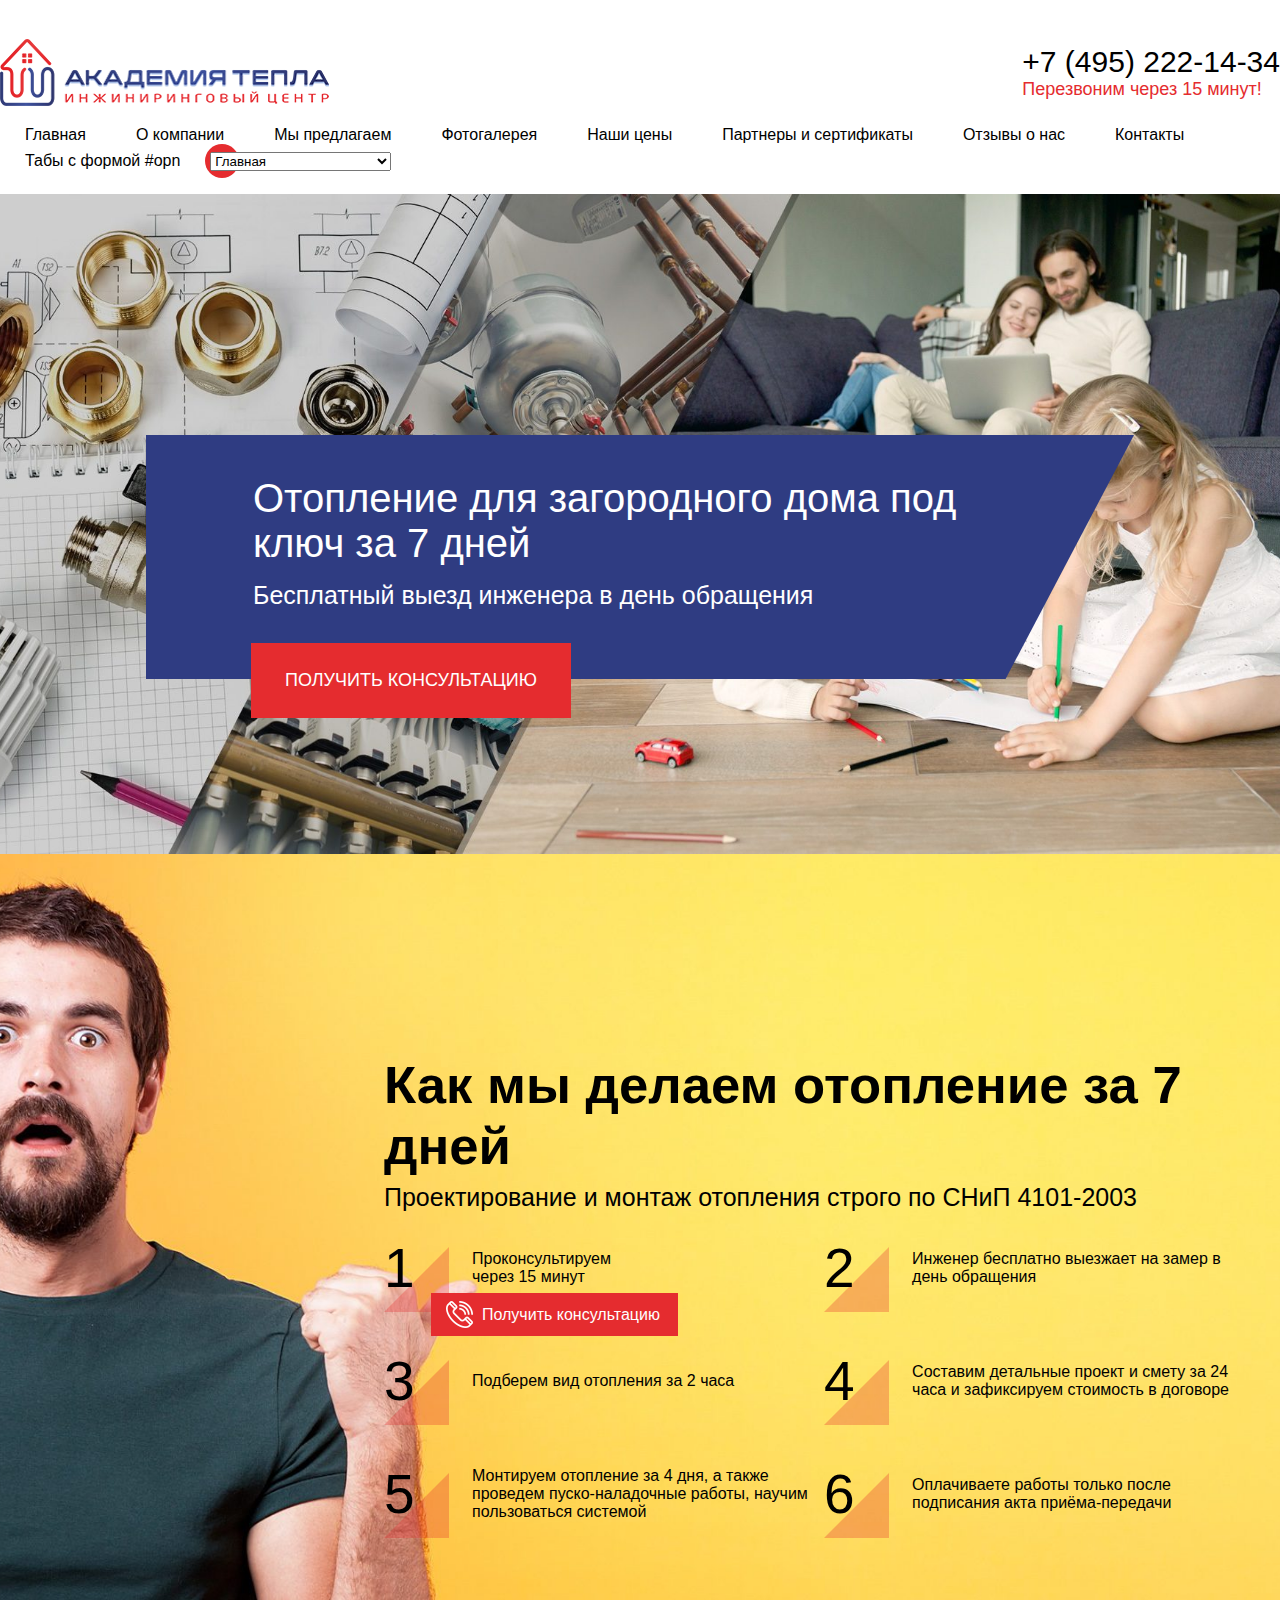
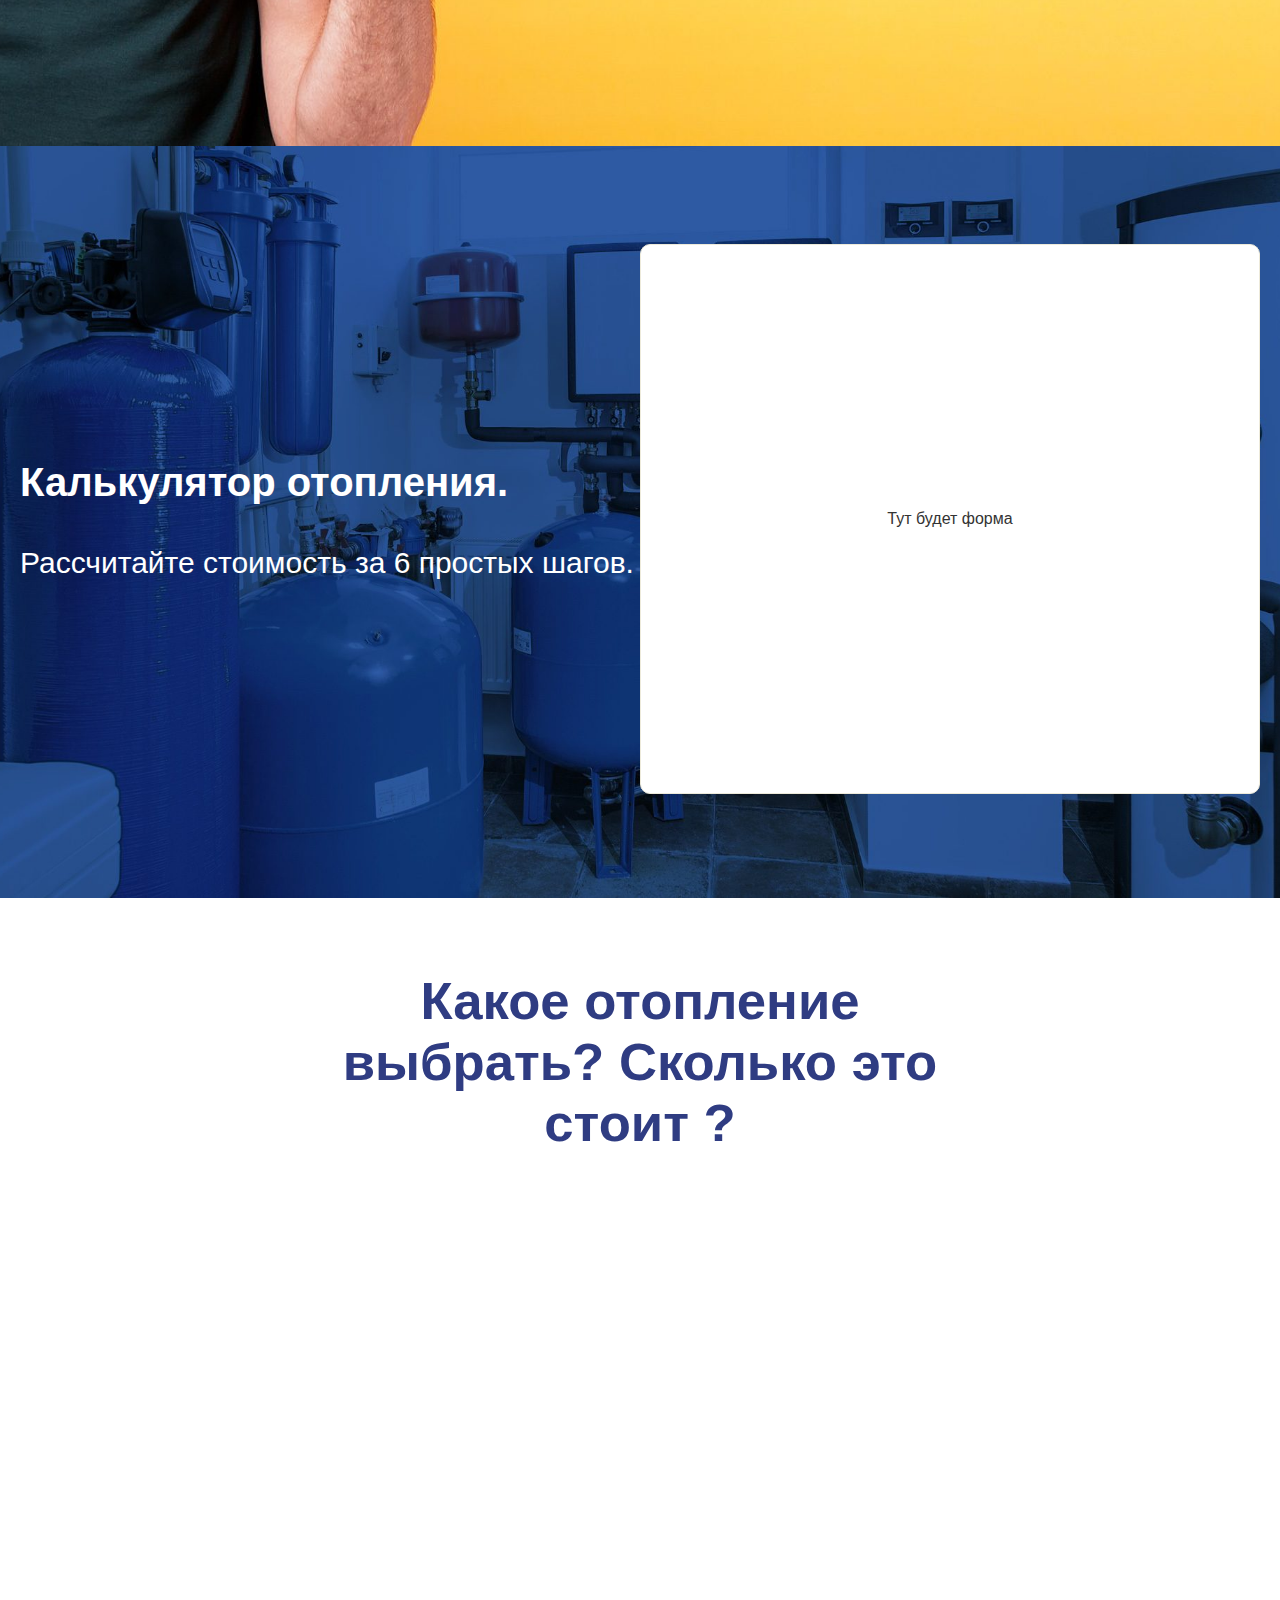
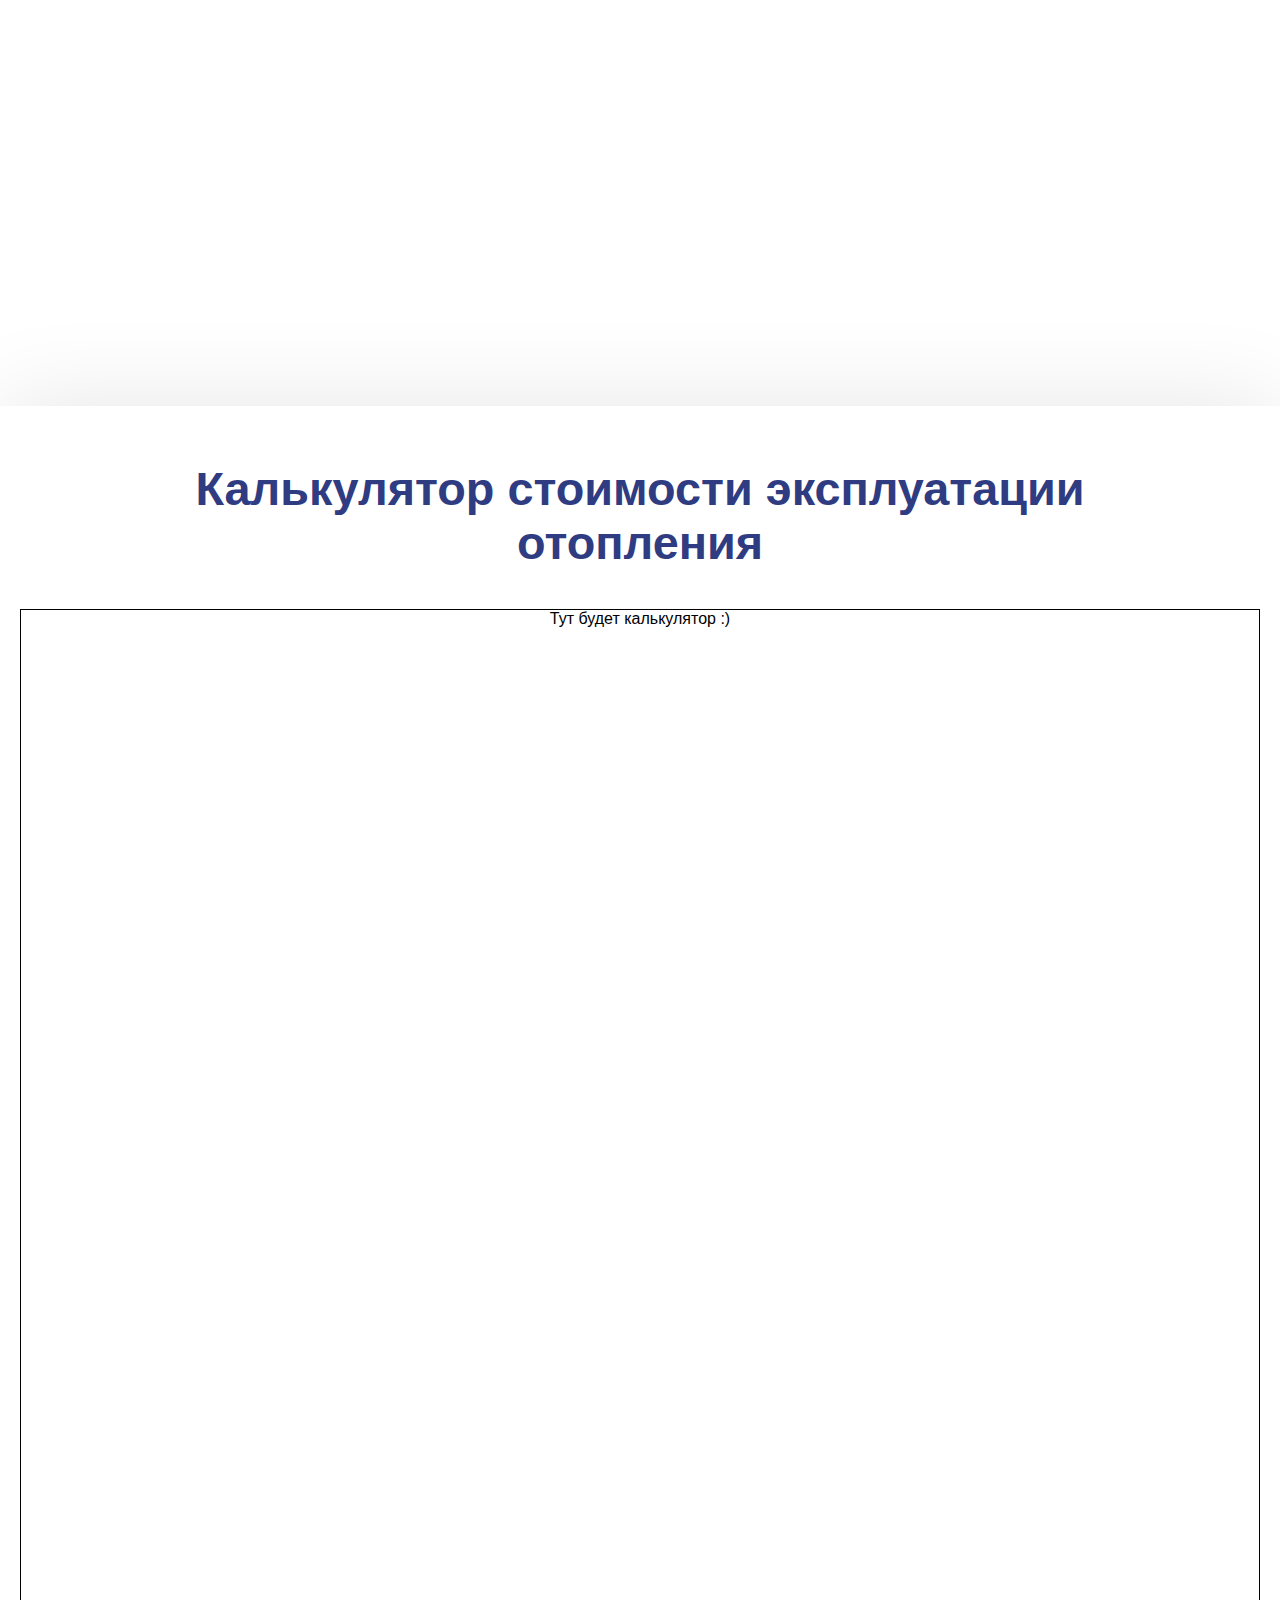
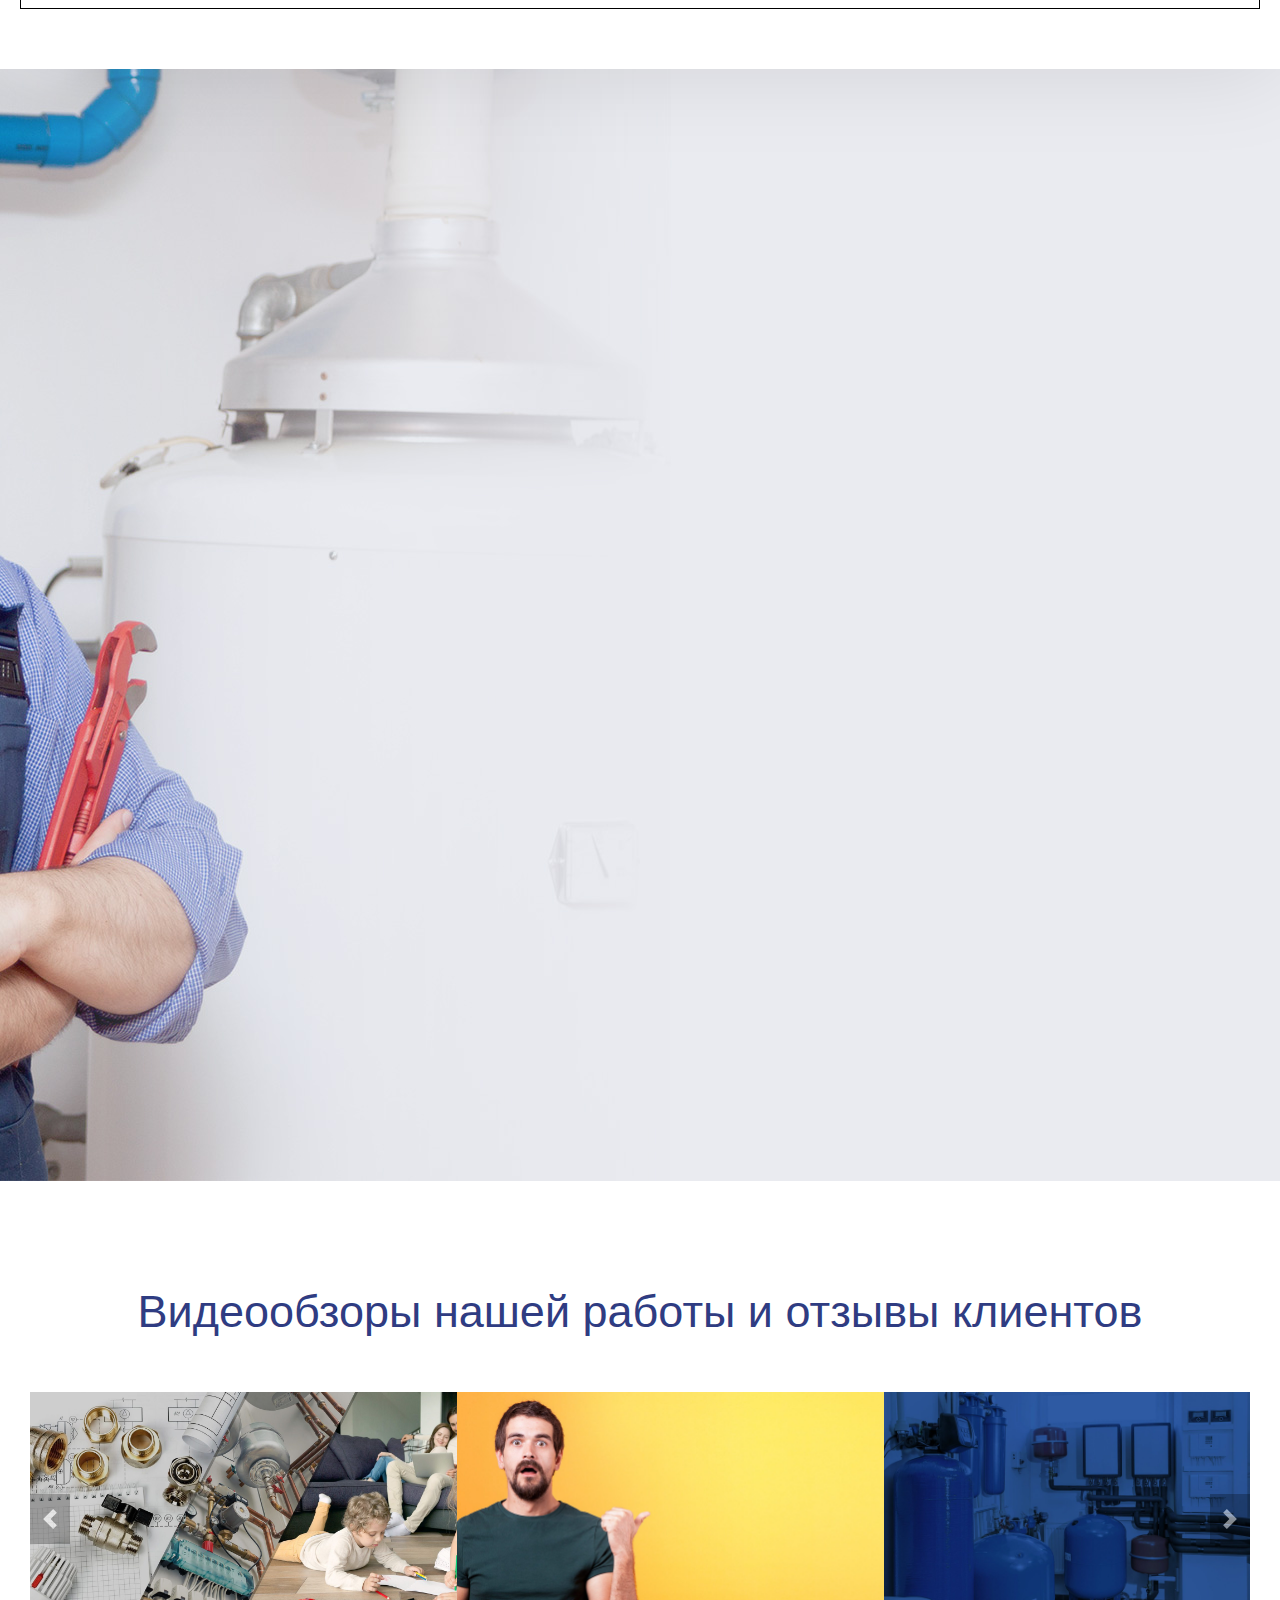
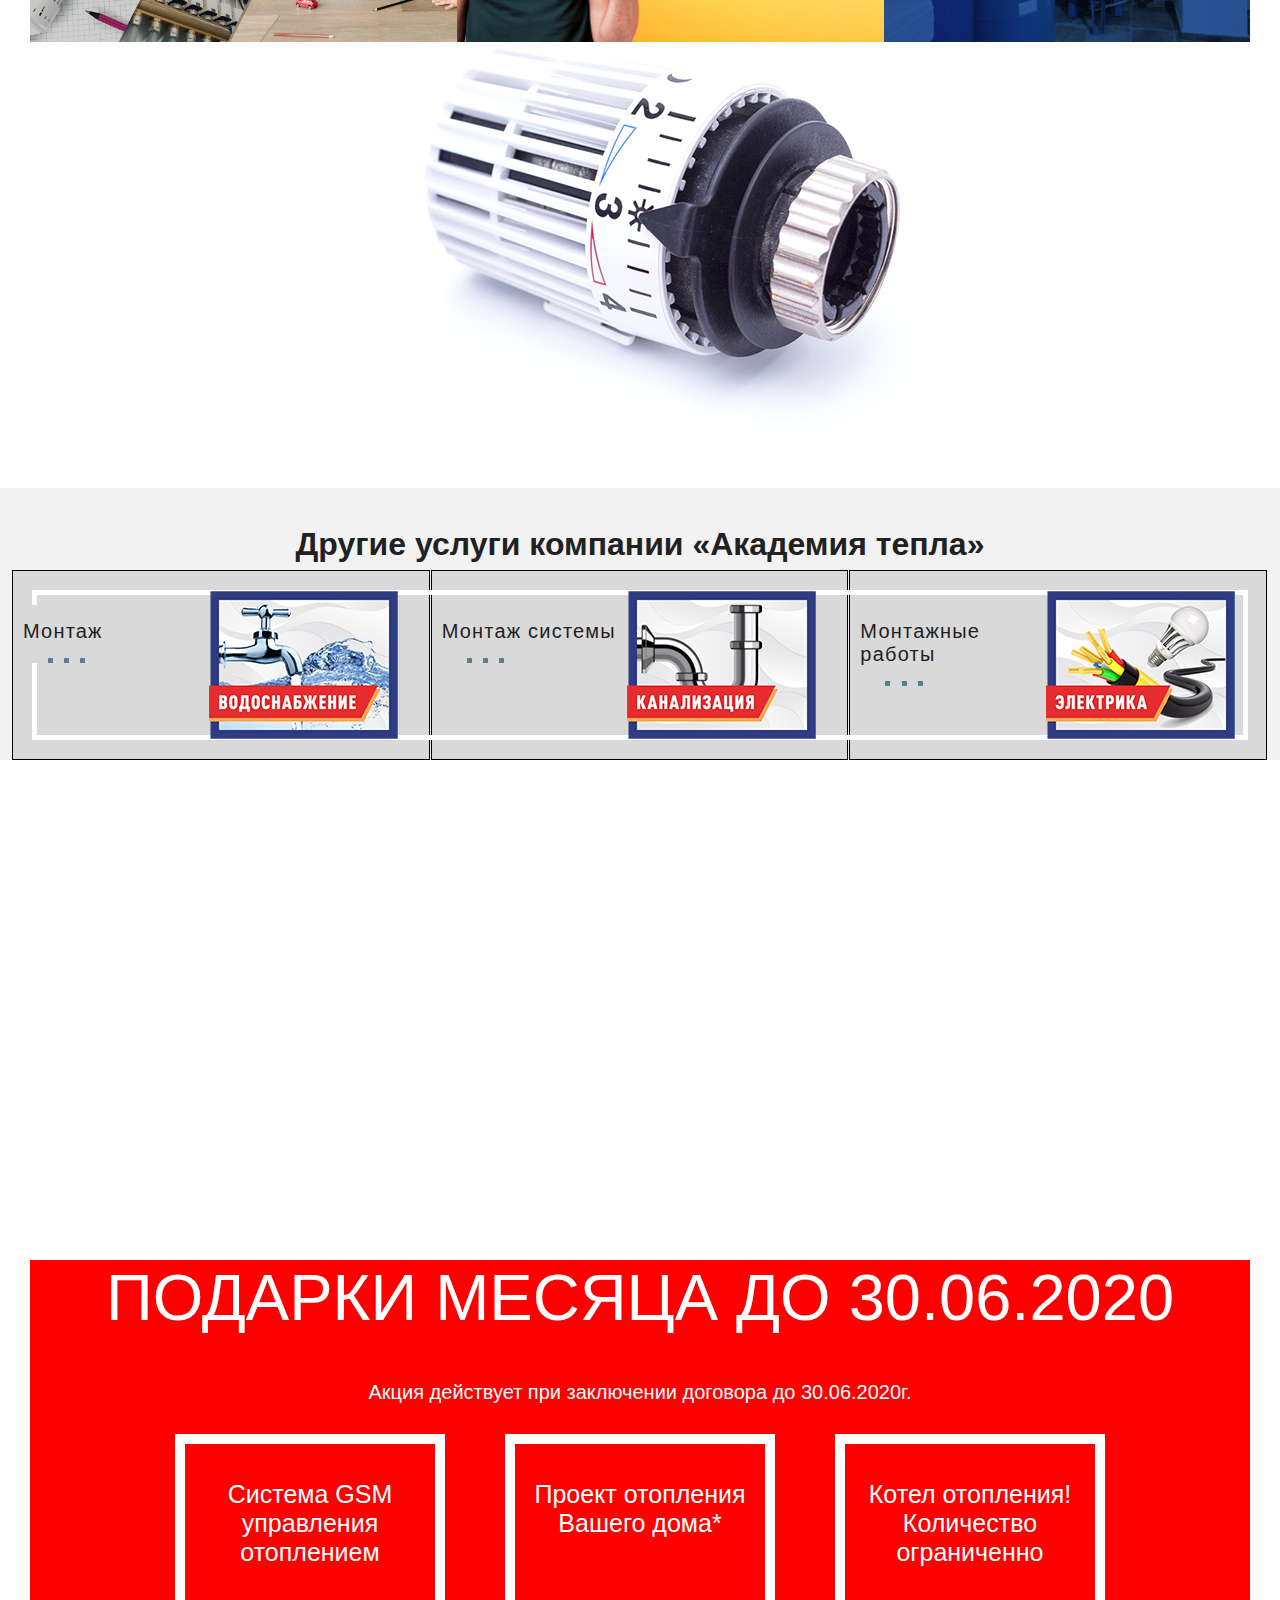
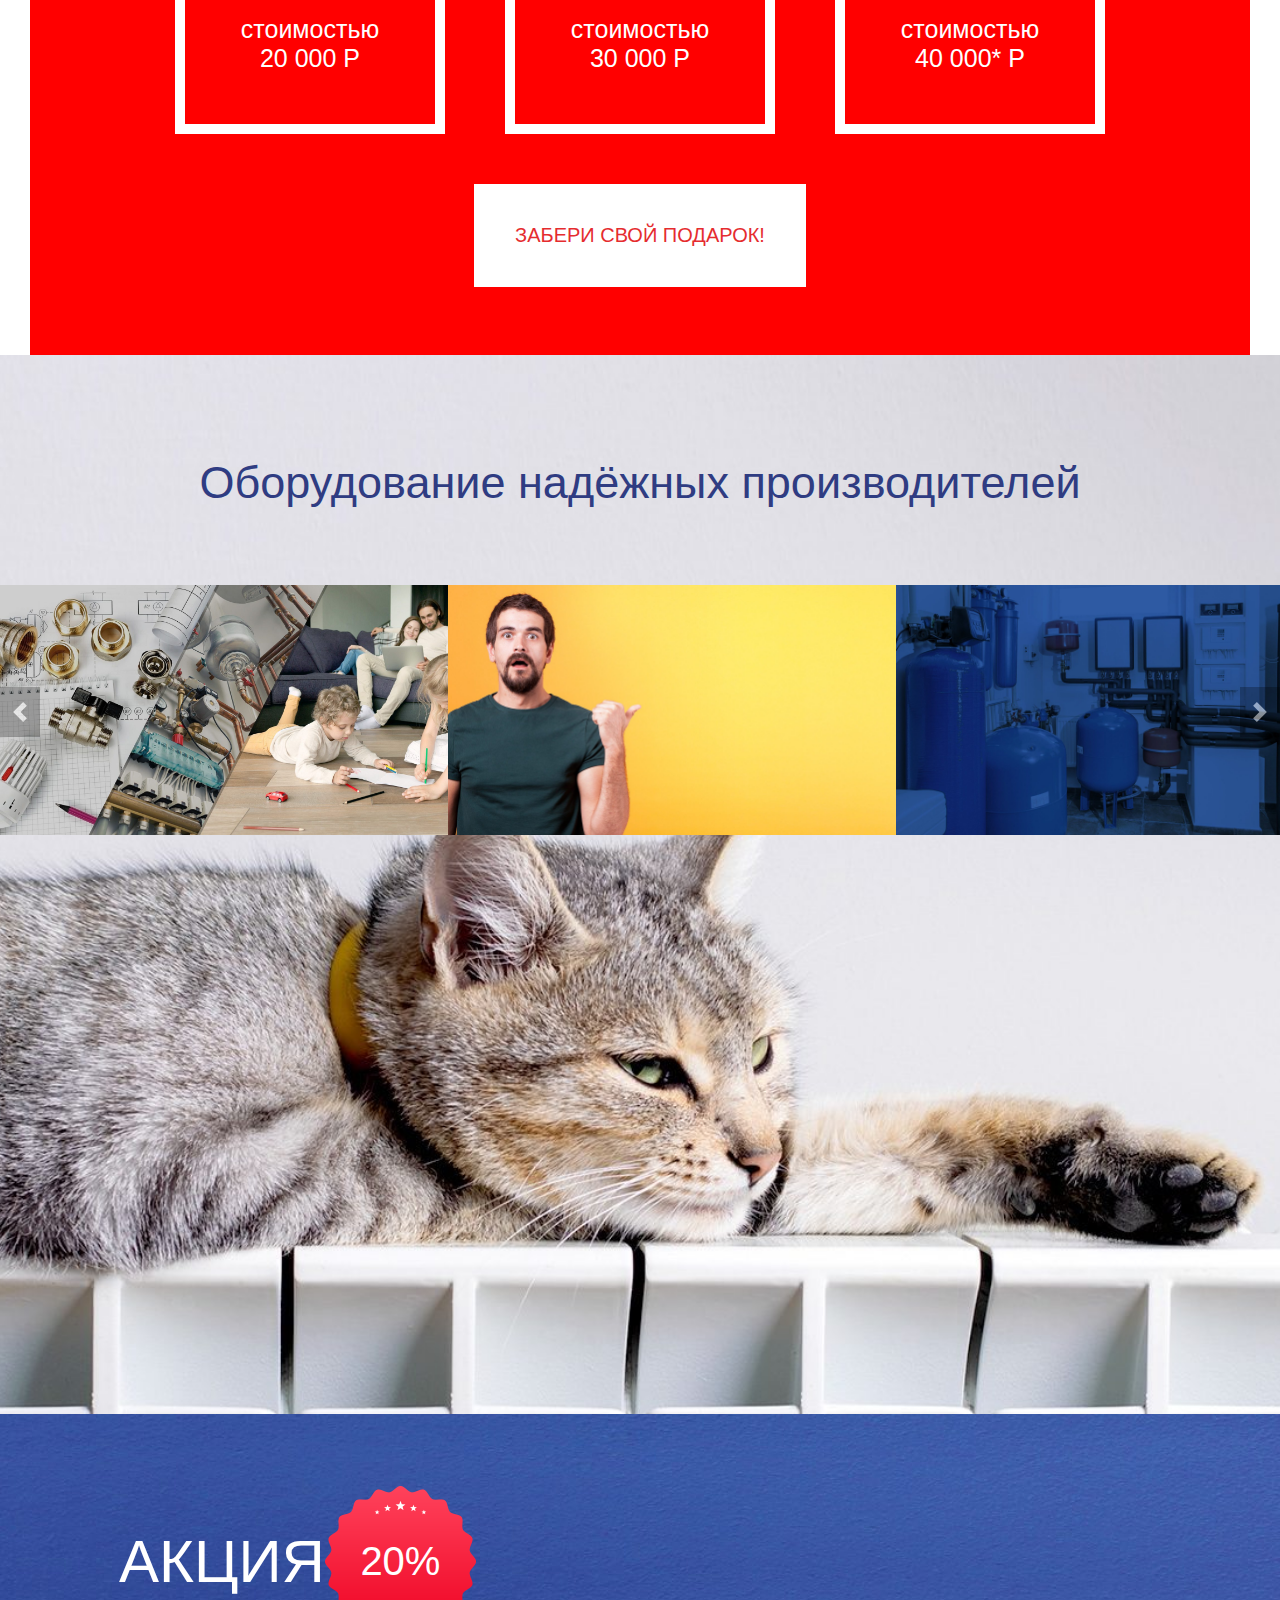
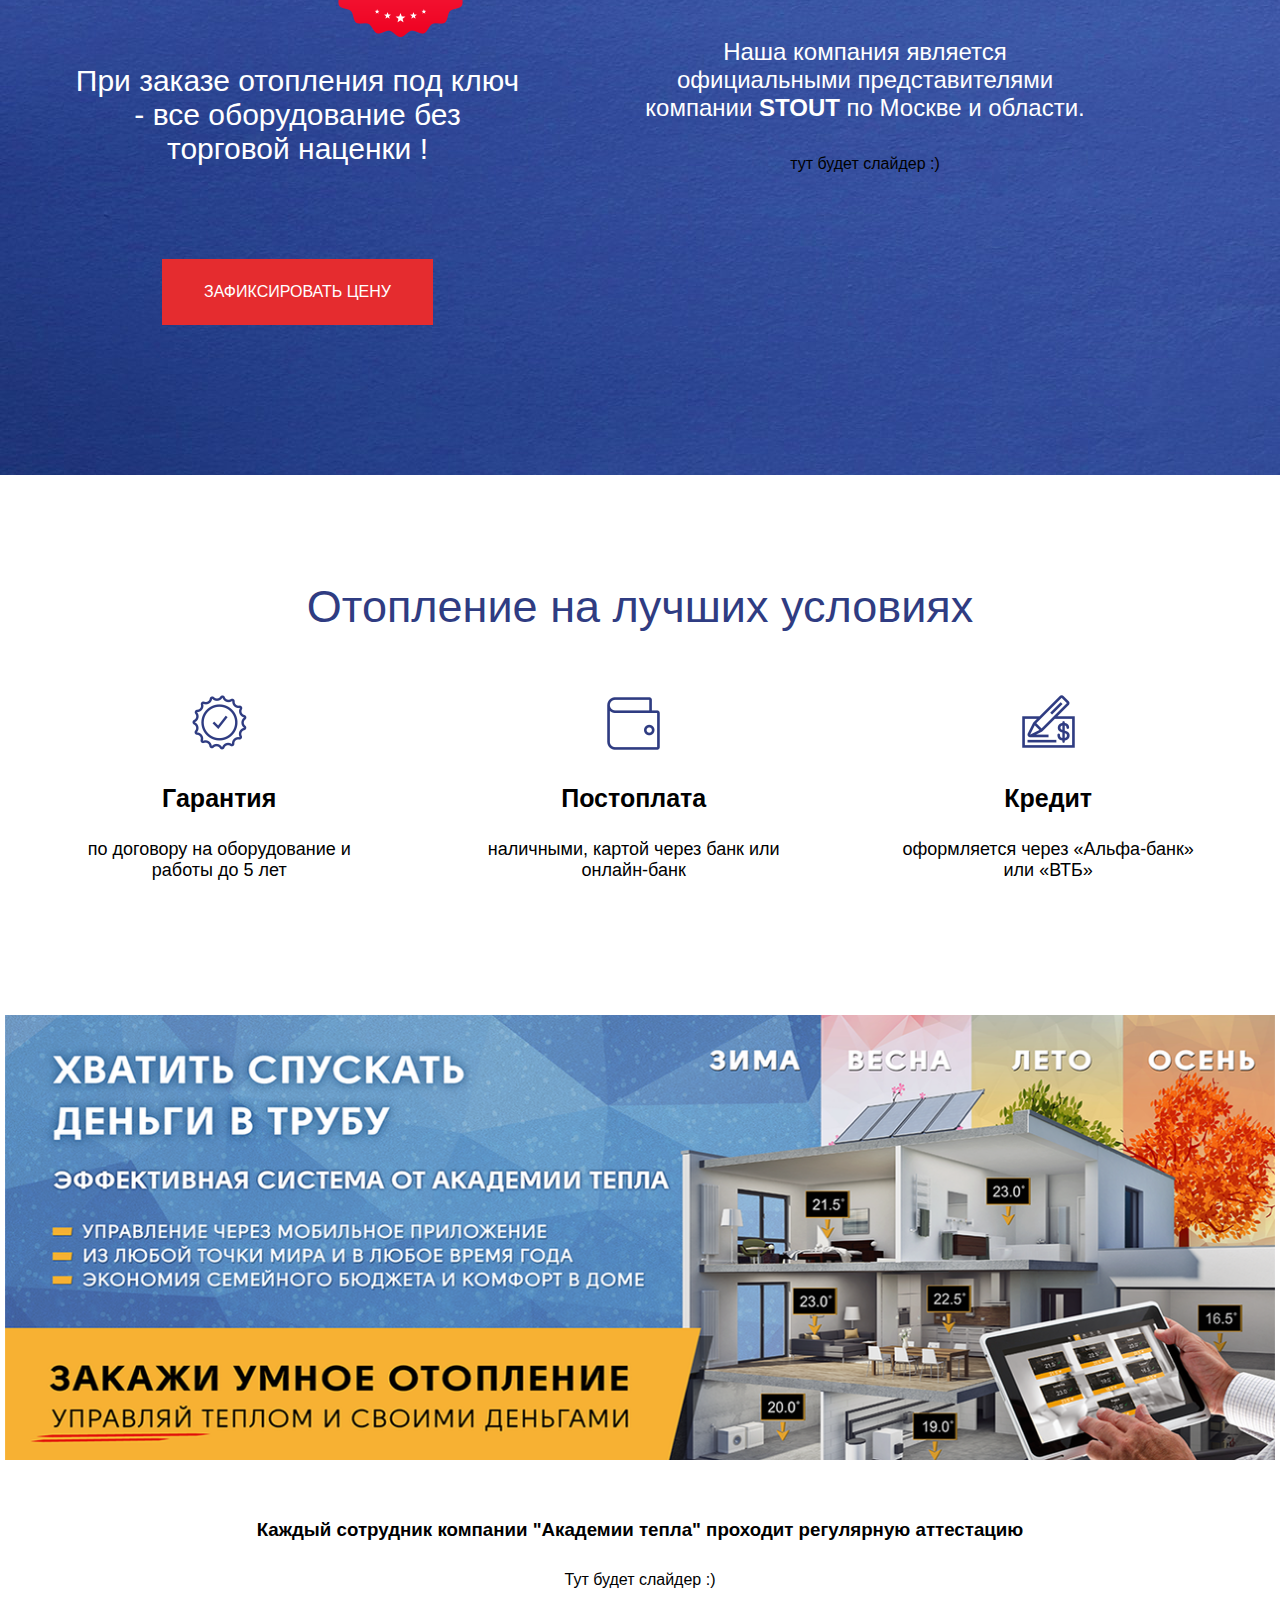
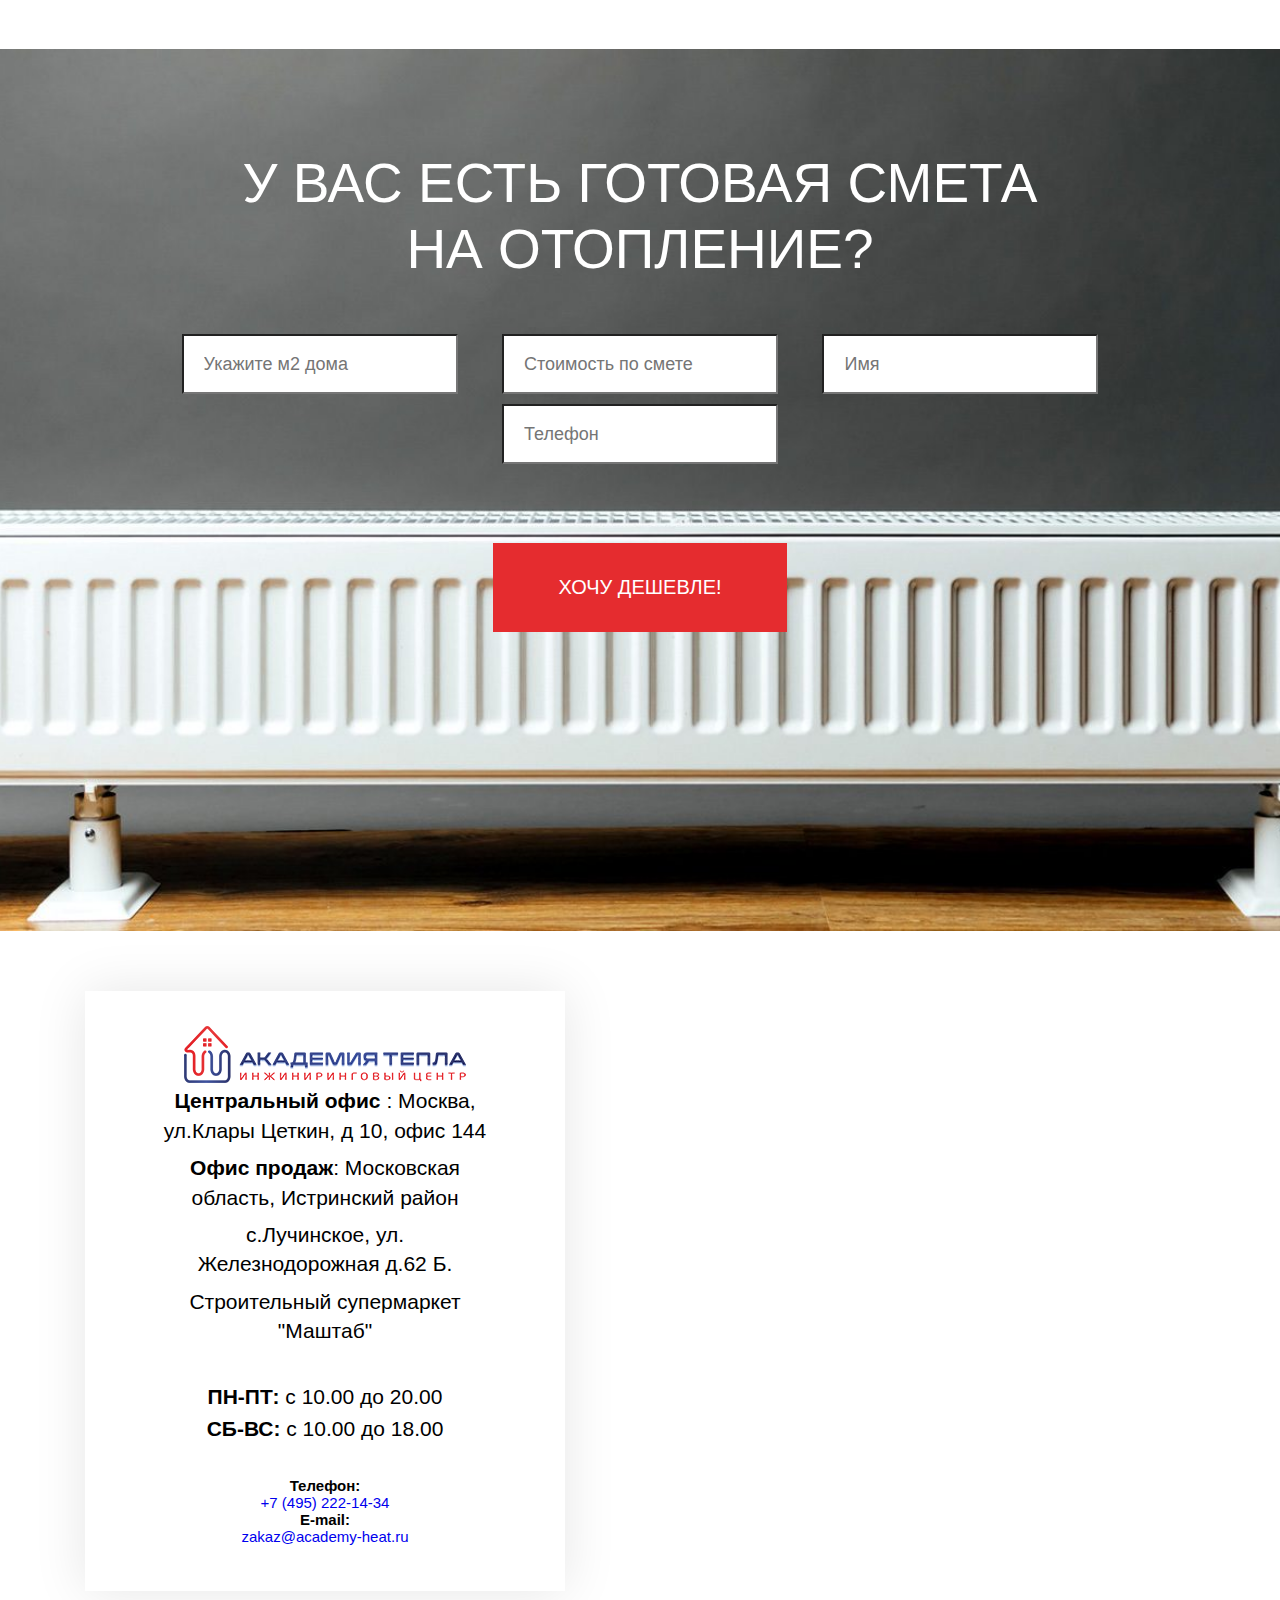
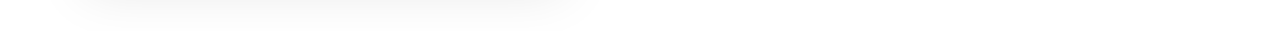
==== commit ba1e41fb: "7.8.9.10 blocks" ====
--- a/index.html
+++ b/index.html
@@ -26,7 +26,27 @@
             <li><a href="#">Отзывы о нас</a></li>
             <li><a href="#">Контакты</a></li>
             <li><a href="#">Табы с формой #opn</a></li>
+            <li>
+                <div class="toggle">
+                    <span></span>
+                    <span></span>
+                    <span></span>
+                    <div class="min_menu">
+                        <select class="min_menu_list">
+                            <option><a href="#">Главная</a></option>
+                            <option><a href="#">О компании</a></option>
+                            <option><a href="#">Мы предлагаем</a></option>
+                            <option><a href="#">Фотогалерея</a></option>
+                            <option><a href="#">Наши цены</a></option>
+                            <option><a href="#">Партнеры и сертификаты</a></option>
+                            <option><a href="#">Отзывы о нас</a></option>
+                            <option><a href="#">Контакты</a></option>
+                            <option><a href="#">Табы с формой #opn</a></option>
+                        </select>
+                    </div>
+                </div>
         </ul>
+
     </nav>
 </header>
 <div class="main_content">
@@ -145,8 +165,8 @@
                             <img style="height: 250px" src="./img/bg4.jpg">
                         </div>
                     </div>
-                    <a class="slider__control slider__control_left" href="#" role="button"></a>
-                    <a class="slider__control slider__control_right slider__control_show" href="#" role="button"></a>
+                    <a class="slider__control slider__control_left" href="#carousel_1" role="button"></a>
+                    <a class="slider__control slider__control_right slider__control_show" href="#carousel_1" role="button"></a>
                 </div>
             </div>
         </div>
@@ -228,6 +248,146 @@
                     </div>
                 </div>
             </div>
+            <div class="button">
+                <a href="#">Забери свой подарок!</a>
+            </div>
+        </div>
+    </div>
+    <div class="bl_partners_wrapper">
+        <div class="bl_partners_wrapper_inner">
+            <div class="bl_partners_wrapper_title">
+                Оборудование надёжных производителей
+            </div>
+            <div class="slider_partners">
+                <div class="carousel">
+                    <div class="slider2">
+                        <div class="slider__wrapper">
+                            <div class="slider__item">
+                                <img style="height: 250px" src="./img/bg1.jpg">
+                            </div>
+                            <div class="slider__item">
+                                <img style="height: 250px" src="./img/bg2.jpg">
+                            </div>
+                            <div class="slider__item">
+                                <img style="height: 250px" src="./img/bg3.jpg">
+                            </div>
+                            <div class="slider__item">
+                                <img style="height: 250px" src="./img/bg4.jpg">
+                            </div>
+                        </div>
+                        <a class="slider__control slider__control_left" href="#" role="button"></a>
+                        <a class="slider__control slider__control_right slider__control_show" href="#" role="button"></a>
+                    </div>
+                </div>
+            </div>
+        </div>
+    </div>
+    <div class="bl_sale_wrapper">
+        <div class="bl_sale_wrapper_inner">
+            <div class="bl_sale_wrapper_inner_left_column">
+                <div class="bl_sale_wrapper_inner_left_column_sales">
+                    <div class="bl_sale_wrapper_inner_left_column_title">
+                        Акция
+                    </div>
+                    <div class="bl_sale_wrapper_inner_left_column_discount">
+                        20%
+                    </div>
+                </div>
+                <div class="bl_sale_wrapper_inner_left_column_text">
+                    При заказе отопления под ключ - все оборудование
+                    без торговой наценки !
+                </div>
+                <div class="bl_sale_wrapper_inner_left_column_timer">
+
+                </div>
+                <div class="button">
+                    <a href="#">Зафиксировать цену</a>
+                </div>
+            </div>
+            <div class="bl_sale_wrapper_inner_right_column">
+                <div class="bl_sale_wrapper_inner_right_column_title">
+                    Наша компания является официальными представителями компании <span>STOUT</span> по Москве и области.
+                </div>
+                <div class="bl_sale_wrapper_inner_right_column_slider">
+                    тут будет слайдер :)
+                </div>
+            </div>
+        </div>
+    </div>
+    <div class="bl_services_wrapper">
+        <div class="bl_services_wrapper_inner">
+            <div class="bl_services_wrapper_inner_title">
+                Отопление на лучших условиях
+            </div>
+            <div class="bl_services_table">
+                <div>
+                    <img src="./img/adven-ico1.png" alt="">
+                    <h3>Гарантия</h3>
+                    <p>по договору на оборудование и работы до 5 лет</p>
+                </div>
+                <div>
+                    <img src="./img/adven-ico2.png" alt="">
+                    <h3>Постоплата</h3>
+                    <p>наличными, картой через банк или онлайн-банк</p>
+                </div>
+                <div>
+                    <img src="./img/adven-ico3.png" alt="">
+                    <h3>Кредит</h3>
+                    <p>оформляется через «Альфа-банк» или «ВТБ»</p>
+                </div>
+            </div>
+        </div>
+    </div>
+    <div class="bl_12_wrapper">
+        <img src="./img/1154727-9441.png" alt="">
+    </div>
+    <div class="bl_13_wrapper">
+        <div class="bl_13_wrapper_inner">
+            <div class="bl_13_wrapper_inner_title">
+                <h3>Каждый сотрудник компании "Академии тепла" проходит регулярную аттестацию</h3>
+            </div>
+            <div class="bl_13_slider">
+                Тут будет слайдер :)
+            </div>
+        </div>
+    </div>
+    <div class="bl_smeta_wrapper">
+        <div class="bl_smeta_wrapper_inner">
+            <div class="bl_smeta_wrapper_inner_title">
+                <p>У Вас есть готовая смета</p>
+                <p>на отопление?</p>
+            </div>
+            <form action="">
+                <input type="number" placeholder="Укажите м2 дома">
+                <input type="number" placeholder="Стоимость по смете">
+                <input type="text" placeholder="Имя">
+                <input type="tel"  placeholder="Телефон" id="phone" name="phone"
+                       pattern="[0-9]{3}-[0-9]{3}-[0-9]{4}"
+                       required>
+            </form>
+            <button>Хочу дешевле!</button>
+        </div>
+    </div>
+    <div class="bl_contact_map_wrapper">
+        <iframe src="https://www.google.com/maps/embed?pb=!1m18!1m12!1m3!1d164153.5222970856!2d36.145742038497254!3d49.99450702572823!2m3!1f0!2f0!3f0!3m2!1i1024!2i768!4f13.1!3m3!1m2!1s0x4127a09f63ab0f8b%3A0x2d4c18681aa4be0a!2z0KXQsNGA0YzQutC-0LIsINCl0LDRgNGM0LrQvtCy0YHQutCw0Y8g0L7QsdC70LDRgdGC0Yw!5e0!3m2!1sru!2sua!4v1592486305621!5m2!1sru!2sua" frameborder="0" style="border:0;" allowfullscreen="" aria-hidden="false" tabindex="0"></iframe>
+        <div class="bl_contact_map_wrapper_inner">
+            <div class="contacts_descriptions">
+                <img src="./img/logo-lp-bottom.png" alt="">
+                <div class="contacts_descriptions_address">
+                    <p><strong>Центральный офис</strong> : Москва, ул.Клары Цеткин, д 10, офис 144</p>
+                    <p><strong>Офис продаж</strong>: Московская область, Истринский район</p>
+                    <p>с.Лучинское, ул. Железнодорожная д.62 Б.</p>
+                    <p>Строительный супермаркет "Маштаб"</p>
+                </div>
+                <div class="contacts_worktime">
+                    <p><strong>ПН-ПТ:</strong> с 10.00 до 20.00</p>
+                    <p><strong>СБ-ВС:</strong> с 10.00 до 18.00</p>
+                </div>
+                <h4>Телефон:</h4>
+                <a class="phone_number" href="tel:+7 (495) 222-14-34">+7 (495) 222-14-34</a>
+                <h4>E-mail:</h4>
+                <a class="e-mail" href="mailto:zakaz@academy-heat.ru">zakaz@academy-heat.ru</a>
+            </div>
         </div>
     </div>
 
--- a/css/style.css
+++ b/css/style.css
@@ -1,8 +1,8 @@
-@import url("https://fonts.googleapis.com/css2?family=Montserrat:wght@400&display=swap");
 * {
   margin: 0;
   padding: 0;
-  box-sizing: border-box; }
+  box-sizing: border-box;
+  font-family: 'montserrat-b', Arial, Helvetica, sans-serif; }
 
 a {
   text-decoration: none; }
@@ -11,7 +11,7 @@
   list-style: none; }
 
 body {
-  font-family: Montserrat, Arial, Helvetica, sans-serif; }
+  overflow-x: hidden; }
   body header {
     width: 100%; }
     body header .header_block {
@@ -37,10 +37,12 @@
       max-width: 1528px;
       margin: 0 auto;
       height: auto;
-      padding: 20px 0 16px; }
+      padding: 20px 0 16px;
+      width: 100%; }
+      body header nav .checkbox-menu {
+        display: none; }
       body header nav ul {
         display: flex;
-        justify-content: space-between;
         align-items: center;
         flex-wrap: wrap; }
         body header nav ul li {
@@ -49,10 +51,28 @@
             padding: 10px 25px;
             color: #000;
             font-size: 16px;
-            border-radius: 0; }
+            border-radius: 3px;
+            align-self: center;
+            transition: background .2s linear; }
             body header nav ul li a:hover {
               background-color: #e52c2f;
               color: white; }
+        body header nav ul .toggle {
+          display: none;
+          background: #e52c2f;
+          width: 34px;
+          height: 34px;
+          border-radius: 50%;
+          justify-content: space-around;
+          align-items: center;
+          padding: 5px;
+          cursor: pointer; }
+          body header nav ul .toggle span {
+            content: '';
+            width: 5px;
+            height: 5px;
+            border-radius: 50%;
+            background: white; }
   body .main_content .big_pic_wrapper {
     background: url("./../img/bg1.jpg") no-repeat center;
     background-size: cover;
@@ -415,5 +435,296 @@
             padding: 44px 0 0;
             color: #fff;
             font-size: 18px; }
+      body .main_content .bl_presents_wrapper .bl_presents_wrapper_inner .button {
+        width: 100%;
+        padding: 20px 0 0;
+        text-align: center; }
+        body .main_content .bl_presents_wrapper .bl_presents_wrapper_inner .button a {
+          display: inline-block;
+          padding: 38px 39px;
+          color: #e52c2f;
+          font-size: 20px;
+          text-decoration: none;
+          text-transform: uppercase;
+          background: #fff;
+          border: 2px solid #fff;
+          transition: all 0.2s linear; }
+          body .main_content .bl_presents_wrapper .bl_presents_wrapper_inner .button a:hover {
+            background: #e52c2f;
+            color: #fff; }
+  body .main_content .bl_partners_wrapper {
+    background: url("./../img/bg6.jpg") 50% 50%/cover no-repeat; }
+    body .main_content .bl_partners_wrapper .bl_partners_wrapper_inner {
+      background: none;
+      margin: 0 0 -400px;
+      padding: 102px 0 975px; }
+      body .main_content .bl_partners_wrapper .bl_partners_wrapper_inner .bl_partners_wrapper_title {
+        padding: 0 0 76px;
+        color: #2f3c82;
+        font-size: 45px;
+        font-weight: normal;
+        text-align: center; }
+      body .main_content .bl_partners_wrapper .bl_partners_wrapper_inner .slider_partners .carousel .slider2 {
+        position: relative;
+        overflow: hidden; }
+      body .main_content .bl_partners_wrapper .bl_partners_wrapper_inner .slider_partners .carousel .slider__wrapper {
+        display: flex;
+        transition: transform 0.6s ease; }
+      body .main_content .bl_partners_wrapper .bl_partners_wrapper_inner .slider_partners .carousel .slider__item {
+        flex: 0 0 35%;
+        max-width: 35%; }
+      body .main_content .bl_partners_wrapper .bl_partners_wrapper_inner .slider_partners .carousel .slider__control {
+        position: absolute;
+        top: 50%;
+        display: flex;
+        align-items: center;
+        justify-content: center;
+        width: 40px;
+        color: #fff;
+        text-align: center;
+        opacity: 0.5;
+        height: 50px;
+        transform: translateY(-50%);
+        background: rgba(0, 0, 0, 0.5); }
+      body .main_content .bl_partners_wrapper .bl_partners_wrapper_inner .slider_partners .carousel .slider__control:hover,
+      body .main_content .bl_partners_wrapper .bl_partners_wrapper_inner .slider_partners .carousel .slider__control:focus {
+        color: #fff;
+        text-decoration: none;
+        outline: 0;
+        opacity: .9; }
+      body .main_content .bl_partners_wrapper .bl_partners_wrapper_inner .slider_partners .carousel .slider__control_left {
+        left: 0; }
+      body .main_content .bl_partners_wrapper .bl_partners_wrapper_inner .slider_partners .carousel .slider__control_right {
+        right: 0; }
+      body .main_content .bl_partners_wrapper .bl_partners_wrapper_inner .slider_partners .carousel .slider__control::before {
+        content: '';
+        display: inline-block;
+        width: 20px;
+        height: 20px;
+        background: transparent no-repeat center center;
+        background-size: 100% 100%; }
+      body .main_content .bl_partners_wrapper .bl_partners_wrapper_inner .slider_partners .carousel .slider__control_left::before {
+        background-image: url("data:image/svg+xml;charset=utf8,%3Csvg xmlns='http://www.w3.org/2000/svg' fill='%23fff' viewBox='0 0 8 8'%3E%3Cpath d='M5.25 0l-4 4 4 4 1.5-1.5-2.5-2.5 2.5-2.5-1.5-1.5z'/%3E%3C/svg%3E"); }
+      body .main_content .bl_partners_wrapper .bl_partners_wrapper_inner .slider_partners .carousel .slider__control_right::before {
+        background-image: url("data:image/svg+xml;charset=utf8,%3Csvg xmlns='http://www.w3.org/2000/svg' fill='%23fff' viewBox='0 0 8 8'%3E%3Cpath d='M2.75 0l-1.5 1.5 2.5 2.5-2.5 2.5 1.5 1.5 4-4-4-4z'/%3E%3C/svg%3E"); }
+      body .main_content .bl_partners_wrapper .bl_partners_wrapper_inner .slider_partners .carousel .slider__item > div {
+        line-height: 250px;
+        font-size: 100px;
+        text-align: center; }
+  body .main_content .bl_sale_wrapper {
+    background-image: url("./../img/bg7.jpg"); }
+    body .main_content .bl_sale_wrapper .bl_sale_wrapper_inner {
+      padding: 72px 0 150px;
+      align-items: center;
+      display: flex; }
+      body .main_content .bl_sale_wrapper .bl_sale_wrapper_inner .bl_sale_wrapper_inner_left_column {
+        display: flex;
+        flex-direction: column;
+        align-items: center;
+        width: 50%;
+        padding: 0 95px 0 50px;
+        text-align: center; }
+        body .main_content .bl_sale_wrapper .bl_sale_wrapper_inner .bl_sale_wrapper_inner_left_column .bl_sale_wrapper_inner_left_column_sales {
+          max-width: 475px;
+          margin: 0 auto 27px;
+          position: relative;
+          display: flex;
+          align-items: center;
+          justify-content: space-between; }
+          body .main_content .bl_sale_wrapper .bl_sale_wrapper_inner .bl_sale_wrapper_inner_left_column .bl_sale_wrapper_inner_left_column_sales .bl_sale_wrapper_inner_left_column_title {
+            padding: 0;
+            margin: 0;
+            color: #fff;
+            font-size: 60px;
+            font-family: 'montserrat-bl', Arial, Helvetica, sans-serif;
+            text-transform: uppercase;
+            flex: 1 0 auto; }
+          body .main_content .bl_sale_wrapper .bl_sale_wrapper_inner .bl_sale_wrapper_inner_left_column .bl_sale_wrapper_inner_left_column_sales .bl_sale_wrapper_inner_left_column_discount {
+            color: #fff;
+            font-size: 40px;
+            line-height: 151px;
+            font-family: 'montserrat-bl', Arial, Helvetica, sans-serif;
+            width: 151px;
+            height: 151px;
+            background: url("./../img/action-ico.png") 0 0 no-repeat; }
+        body .main_content .bl_sale_wrapper .bl_sale_wrapper_inner .bl_sale_wrapper_inner_left_column .bl_sale_wrapper_inner_left_column_text {
+          padding: 0 0 33px;
+          margin: 0 auto;
+          max-width: 450px;
+          color: #fff;
+          font-size: 30px;
+          font-family: 'montserrat-r', Arial, Helvetica, sans-serif; }
+        body .main_content .bl_sale_wrapper .bl_sale_wrapper_inner .bl_sale_wrapper_inner_left_column .button {
+          padding: 60px 0 0; }
+          body .main_content .bl_sale_wrapper .bl_sale_wrapper_inner .bl_sale_wrapper_inner_left_column .button a {
+            padding: 22px 40px;
+            display: inline-block;
+            color: #fff;
+            font-size: 16px;
+            font-family: 'montserrat-b', Arial, Helvetica, sans-serif;
+            text-decoration: none;
+            text-transform: uppercase;
+            background: #e52c2f;
+            border: 2px solid #e52c2f;
+            transition: all 0.2s linear; }
+            body .main_content .bl_sale_wrapper .bl_sale_wrapper_inner .bl_sale_wrapper_inner_left_column .button a:hover {
+              background: #fff;
+              color: #000; }
+      body .main_content .bl_sale_wrapper .bl_sale_wrapper_inner .bl_sale_wrapper_inner_right_column {
+        display: flex;
+        flex-direction: column;
+        align-items: center; }
+        body .main_content .bl_sale_wrapper .bl_sale_wrapper_inner .bl_sale_wrapper_inner_right_column .bl_sale_wrapper_inner_right_column_title {
+          padding: 0 0 33px;
+          margin: 0 auto;
+          max-width: 450px;
+          color: #fff;
+          font-size: 18pt;
+          font-family: 'montserrat-r', Arial, Helvetica, sans-serif;
+          text-align: center; }
+          body .main_content .bl_sale_wrapper .bl_sale_wrapper_inner .bl_sale_wrapper_inner_right_column .bl_sale_wrapper_inner_right_column_title span {
+            font-weight: bold;
+            text-transform: uppercase; }
+  body .main_content .bl_services_wrapper {
+    max-width: 1256px;
+    margin: 0 auto; }
+    body .main_content .bl_services_wrapper .bl_services_wrapper_inner {
+      padding: 106px 0 129px; }
+      body .main_content .bl_services_wrapper .bl_services_wrapper_inner .bl_services_wrapper_inner_title {
+        text-align: center;
+        padding: 0 0 62px;
+        color: #2f3c82;
+        font-size: 45px;
+        font-family: 'montserrat-r', Arial, Helvetica, sans-serif; }
+      body .main_content .bl_services_wrapper .bl_services_wrapper_inner .bl_services_table {
+        display: flex; }
+        body .main_content .bl_services_wrapper .bl_services_wrapper_inner .bl_services_table div {
+          width: 33%;
+          display: flex;
+          flex-direction: column;
+          justify-content: center;
+          align-items: center;
+          padding: 0 45px;
+          text-align: center; }
+          body .main_content .bl_services_wrapper .bl_services_wrapper_inner .bl_services_table div img {
+            width: 55px;
+            margin: 0 auto 34px; }
+          body .main_content .bl_services_wrapper .bl_services_wrapper_inner .bl_services_table div h3 {
+            padding: 0;
+            color: #000;
+            font-size: 25px;
+            font-family: 'montserrat-b', Arial, Helvetica, sans-serif; }
+          body .main_content .bl_services_wrapper .bl_services_wrapper_inner .bl_services_table div p {
+            padding: 26px 0 0;
+            color: #000;
+            font-size: 18px;
+            font-family: 'montserrat-r', Arial, Helvetica, sans-serif; }
+  body .main_content .bl_12_wrapper {
+    width: 100%;
+    height: 100%;
+    padding: 5px; }
+    body .main_content .bl_12_wrapper img {
+      width: 100%; }
+  body .main_content .bl_13_wrapper .bl_13_wrapper_inner {
+    max-width: 1100px;
+    margin: 0 auto;
+    padding: 50px 0 60px; }
+    body .main_content .bl_13_wrapper .bl_13_wrapper_inner .bl_13_wrapper_inner_title {
+      text-align: center;
+      margin-bottom: 0;
+      padding: 0 0 30px; }
+    body .main_content .bl_13_wrapper .bl_13_wrapper_inner .bl_13_slider {
+      text-align: center; }
+  body .main_content .bl_smeta_wrapper {
+    background: url("./../img/bg8.jpg") 50% 50%/cover no-repeat;
+    padding: 0 10px; }
+    body .main_content .bl_smeta_wrapper .bl_smeta_wrapper_inner {
+      padding: 101px 0 299px;
+      max-width: 1256px;
+      margin: 0 auto;
+      text-align: center; }
+      body .main_content .bl_smeta_wrapper .bl_smeta_wrapper_inner .bl_smeta_wrapper_inner_title {
+        padding: 0 0 52px;
+        color: #fff;
+        font-size: 55px;
+        line-height: 1.2;
+        font-family: 'montserrat-b', Arial, Helvetica, sans-serif;
+        font-weight: normal;
+        text-align: center;
+        text-transform: uppercase; }
+      body .main_content .bl_smeta_wrapper .bl_smeta_wrapper_inner form input {
+        margin: 0 20px 10px;
+        padding: 0 20px;
+        height: 60px;
+        box-shadow: none;
+        border-radius: 0;
+        color: #7d7d7d;
+        font-size: 18px;
+        font-family: 'montserrat-r', Arial, Helvetica, sans-serif; }
+      body .main_content .bl_smeta_wrapper .bl_smeta_wrapper_inner button {
+        margin: 69px 0 0;
+        padding: 31px 63px;
+        border-radius: 0;
+        max-width: none;
+        color: #fff;
+        font-size: 20px;
+        font-family: 'montserrat-b', Arial, Helvetica, sans-serif;
+        font-weight: normal;
+        text-transform: uppercase;
+        background: #e52c2f;
+        border: 2px solid #e52c2f; }
+        body .main_content .bl_smeta_wrapper .bl_smeta_wrapper_inner button:hover {
+          background: #fff;
+          color: #ec4432;
+          border-color: #ec4432;
+          transition: all 0.3s ease-in-out;
+          cursor: pointer; }
+  body .main_content .bl_contact_map_wrapper iframe {
+    width: 100%;
+    height: 700px;
+    position: absolute; }
+  body .main_content .bl_contact_map_wrapper .bl_contact_map_wrapper_inner {
+    min-height: 700px;
+    align-items: center;
+    padding: 0 20px;
+    position: relative; }
+    body .main_content .bl_contact_map_wrapper .bl_contact_map_wrapper_inner .contacts_descriptions {
+      position: relative;
+      top: 60px;
+      left: 50px;
+      padding: 35px 73px 46px;
+      margin: 0 0 0 15px;
+      max-width: 480px;
+      color: #000;
+      font-size: 15px;
+      font-family: 'montserrat-r', Arial, Helvetica, sans-serif;
+      font-weight: normal;
+      text-align: center;
+      background: #fff;
+      box-shadow: 0 0 50px rgba(0, 0, 0, 0.1);
+      border-radius: 0; }
+      body .main_content .bl_contact_map_wrapper .bl_contact_map_wrapper_inner .contacts_descriptions img {
+        border: 0;
+        max-width: 100%;
+        height: auto; }
+      body .main_content .bl_contact_map_wrapper .bl_contact_map_wrapper_inner .contacts_descriptions .contacts_descriptions_address {
+        padding: 0 0 31px;
+        font-size: 15px;
+        line-height: 1.4;
+        text-align: center; }
+      body .main_content .bl_contact_map_wrapper .bl_contact_map_wrapper_inner .contacts_descriptions .contacts_worktime {
+        padding: 0 0 28px;
+        font-size: 18px;
+        color: #000;
+        font-family: 'montserrat-r', Arial, Helvetica, sans-serif;
+        text-align: center; }
+      body .main_content .bl_contact_map_wrapper .bl_contact_map_wrapper_inner .contacts_descriptions p {
+        font-size: 21px;
+        padding-bottom: 8px;
+        font-weight: 500; }
+
+@media screen and (max-width: 1432px) {
+  body header nav ul li .toggle {
+    display: flex; } }
 
 /*# sourceMappingURL=style.css.map */
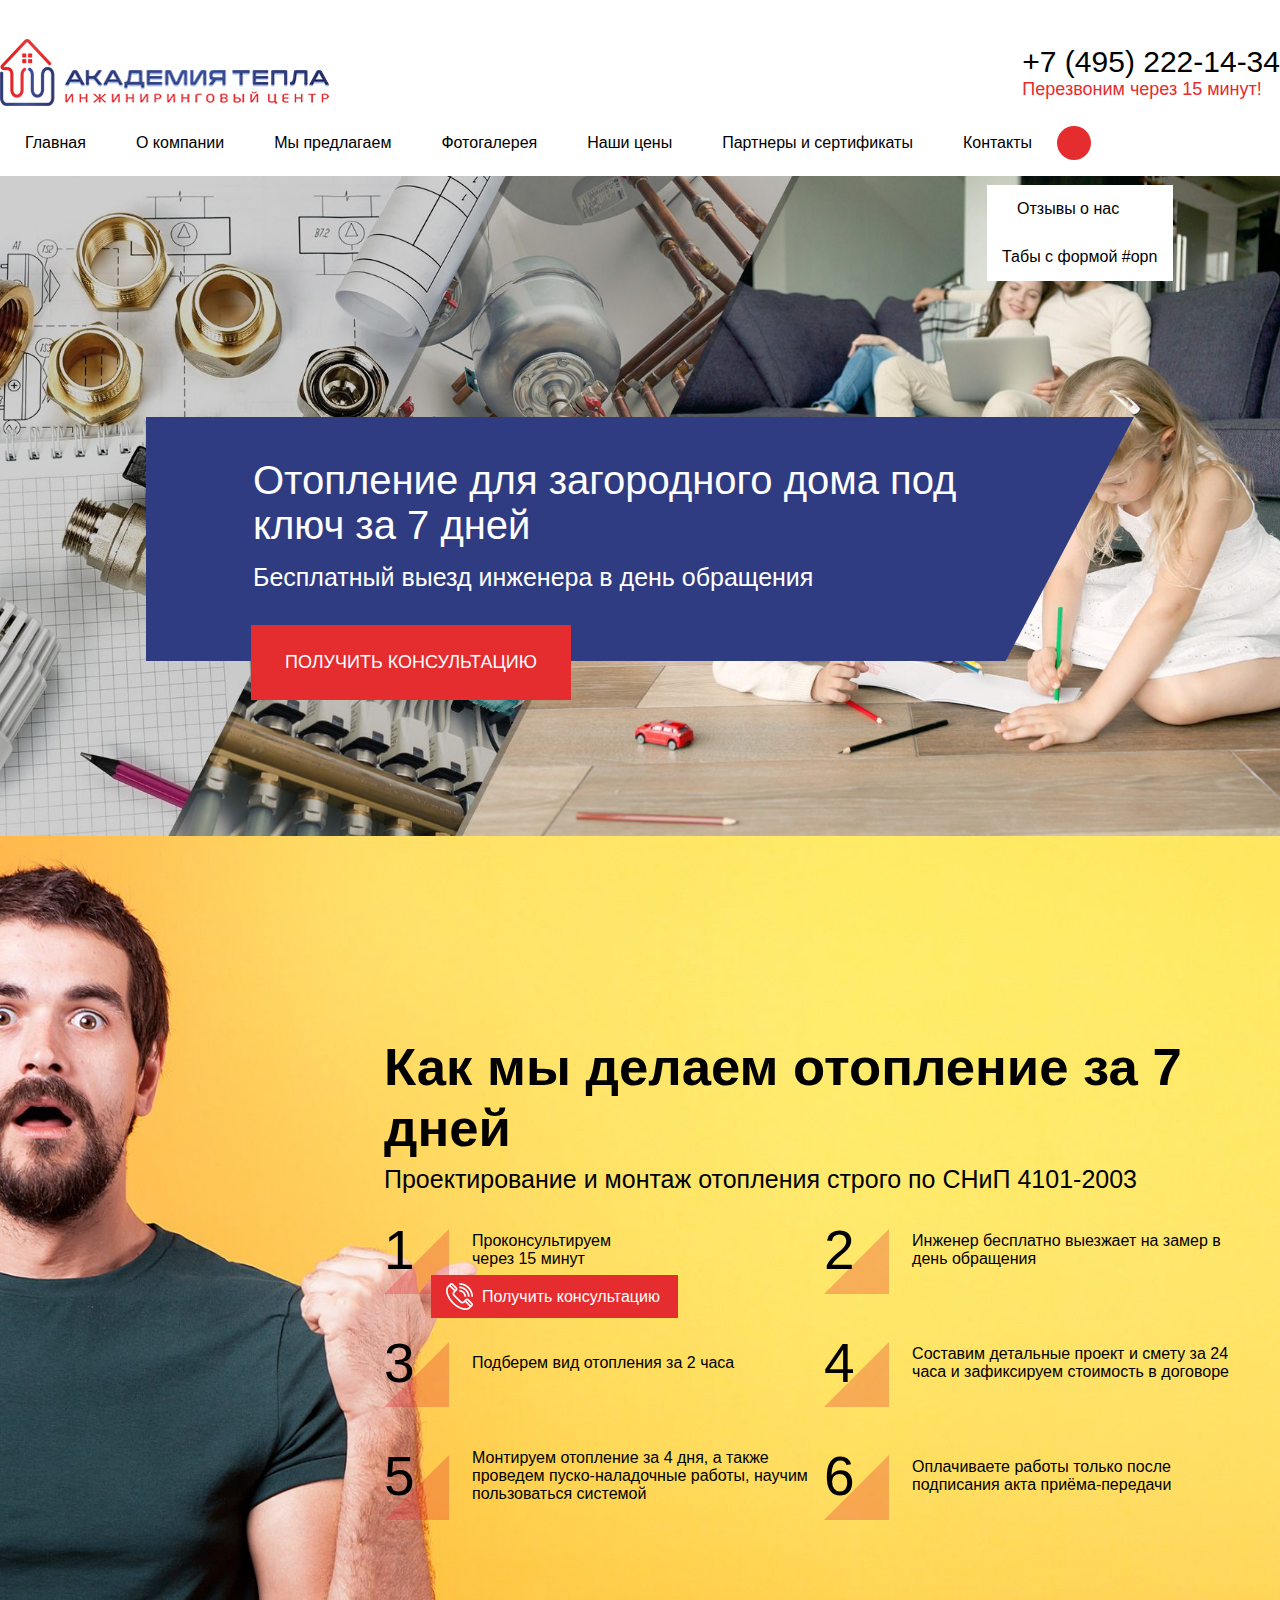
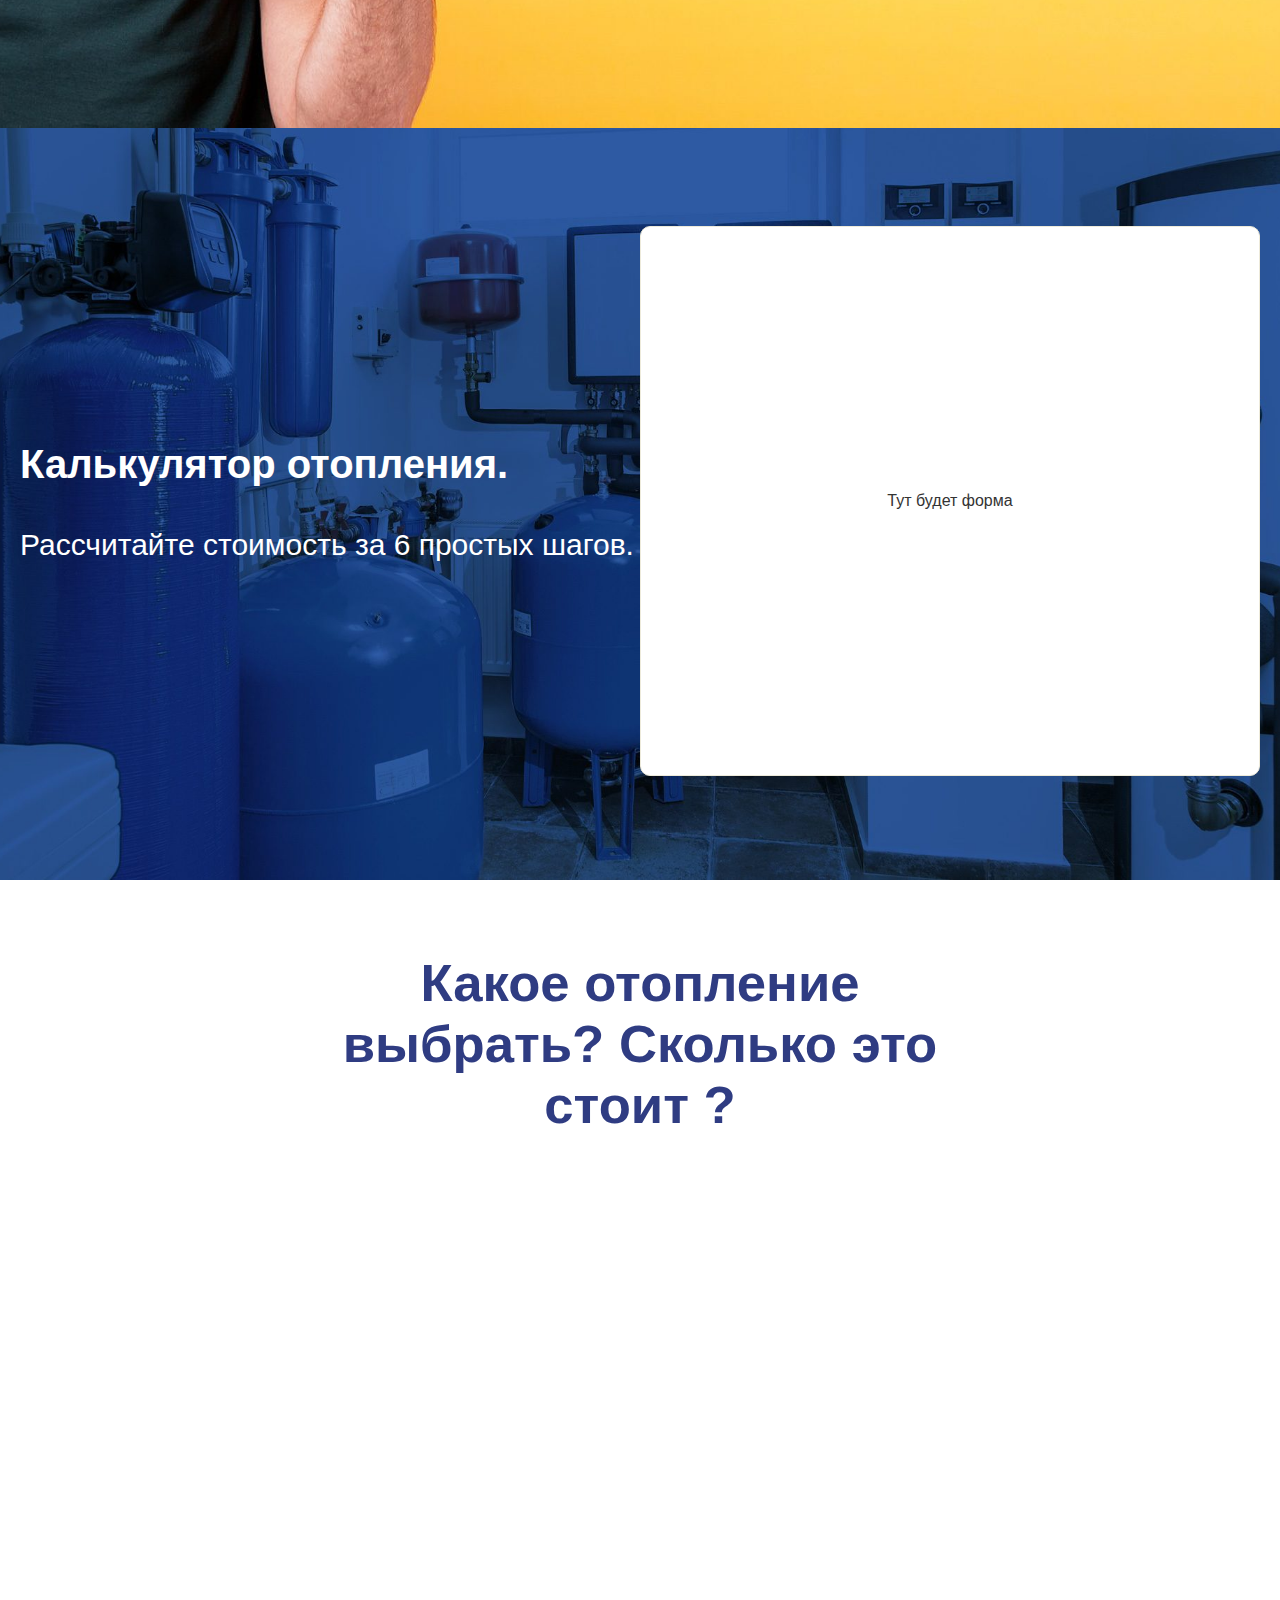
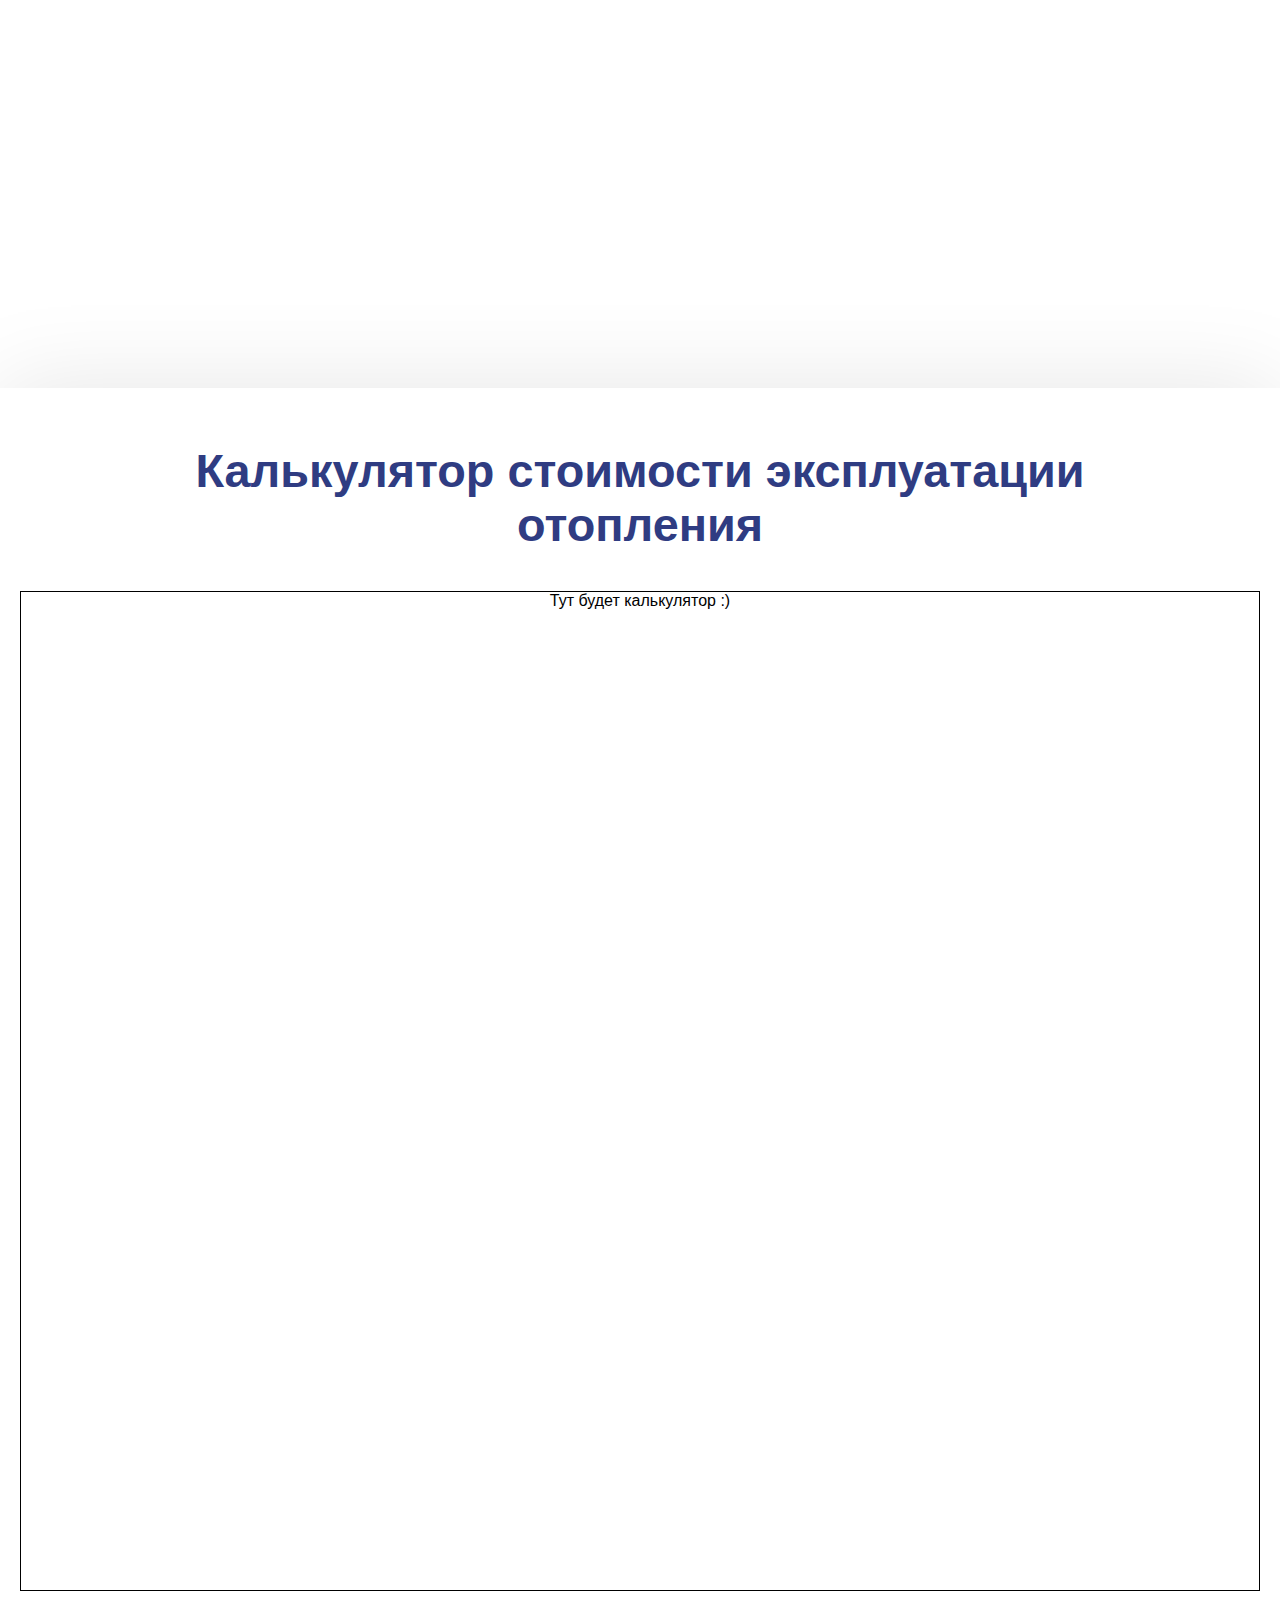
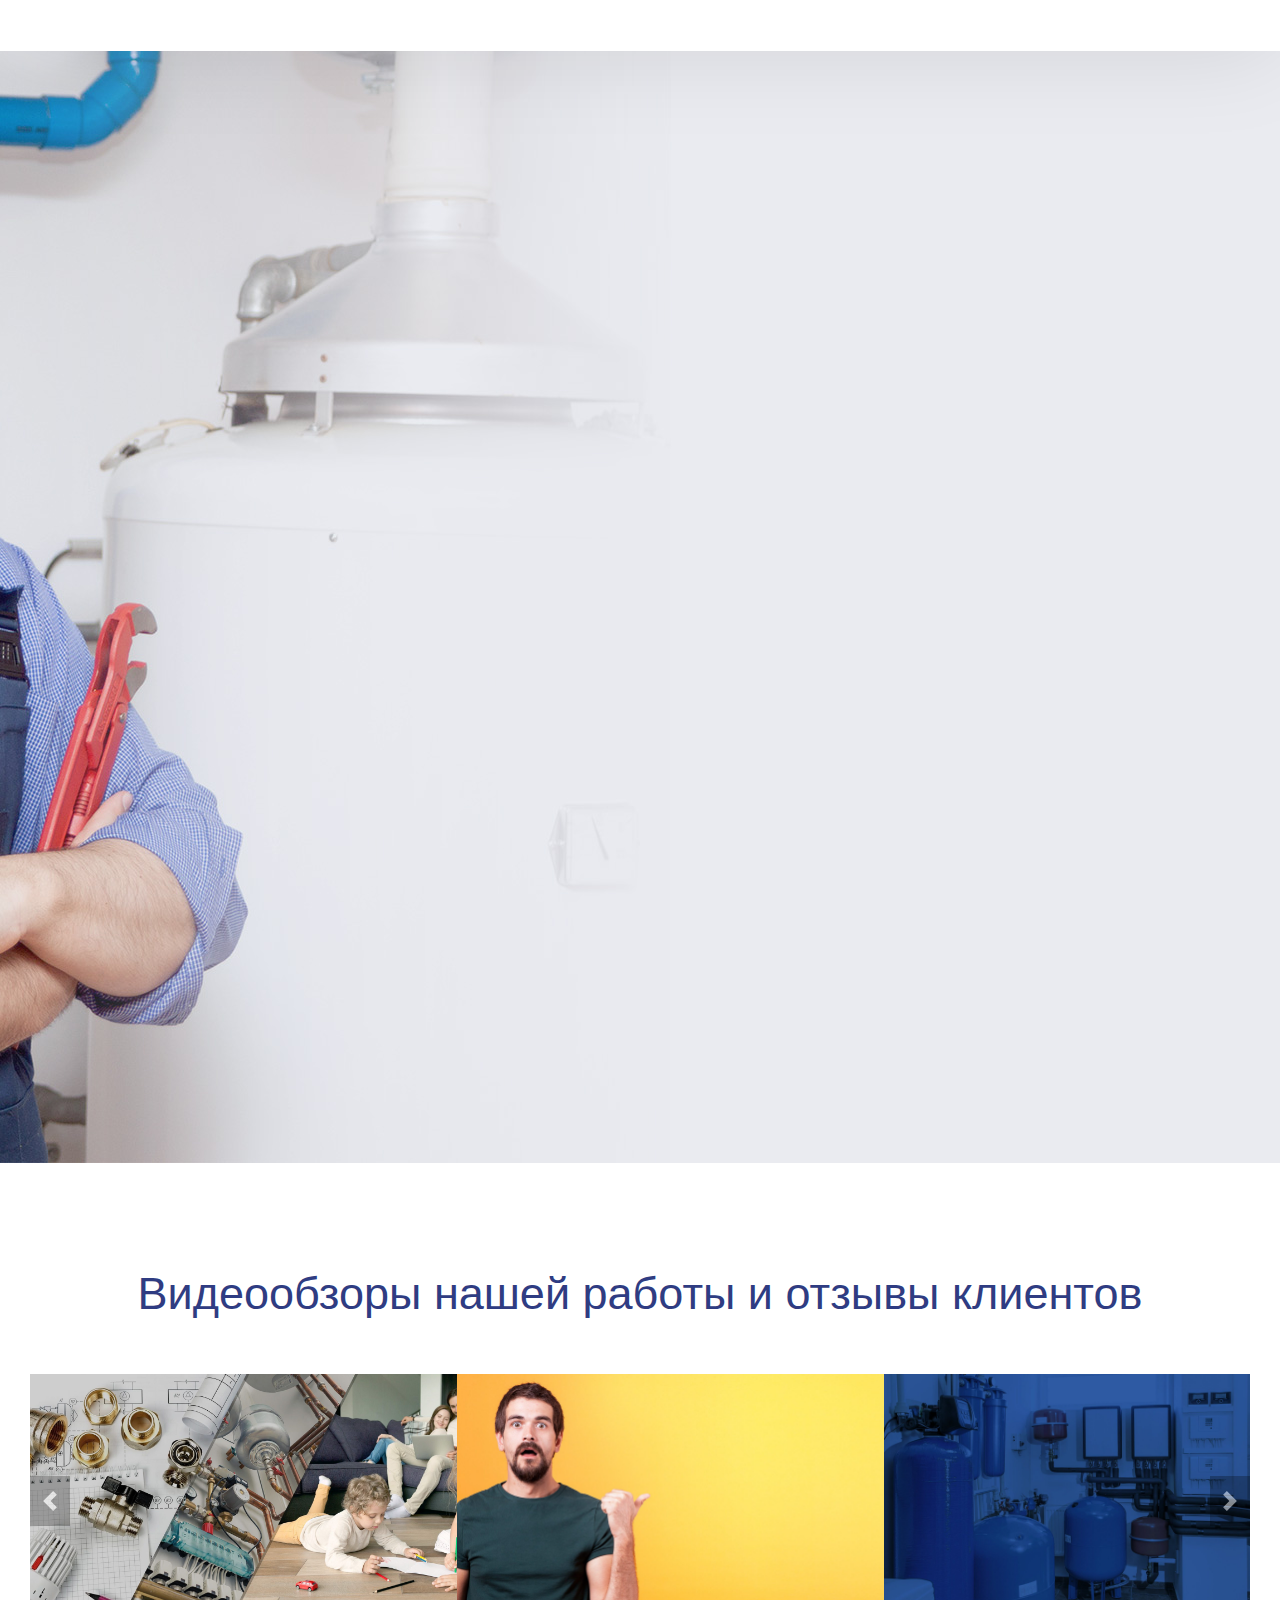
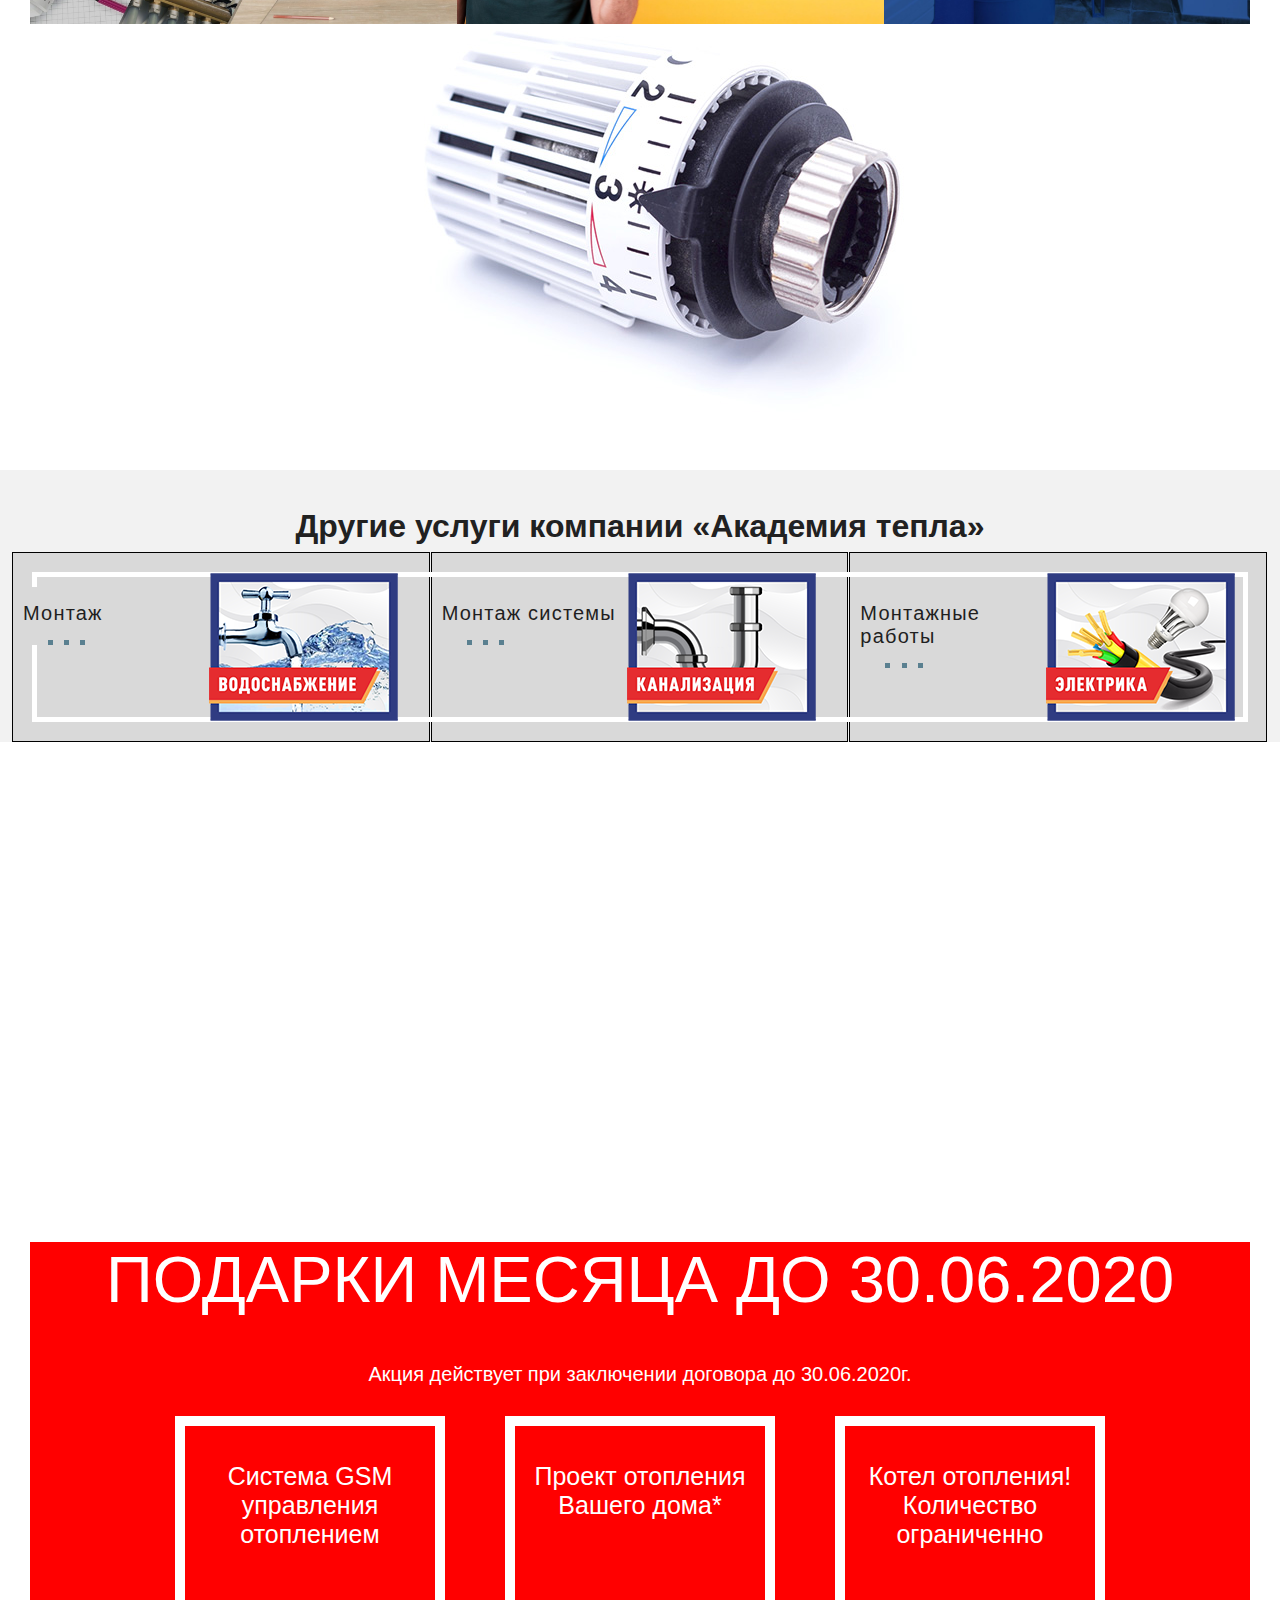
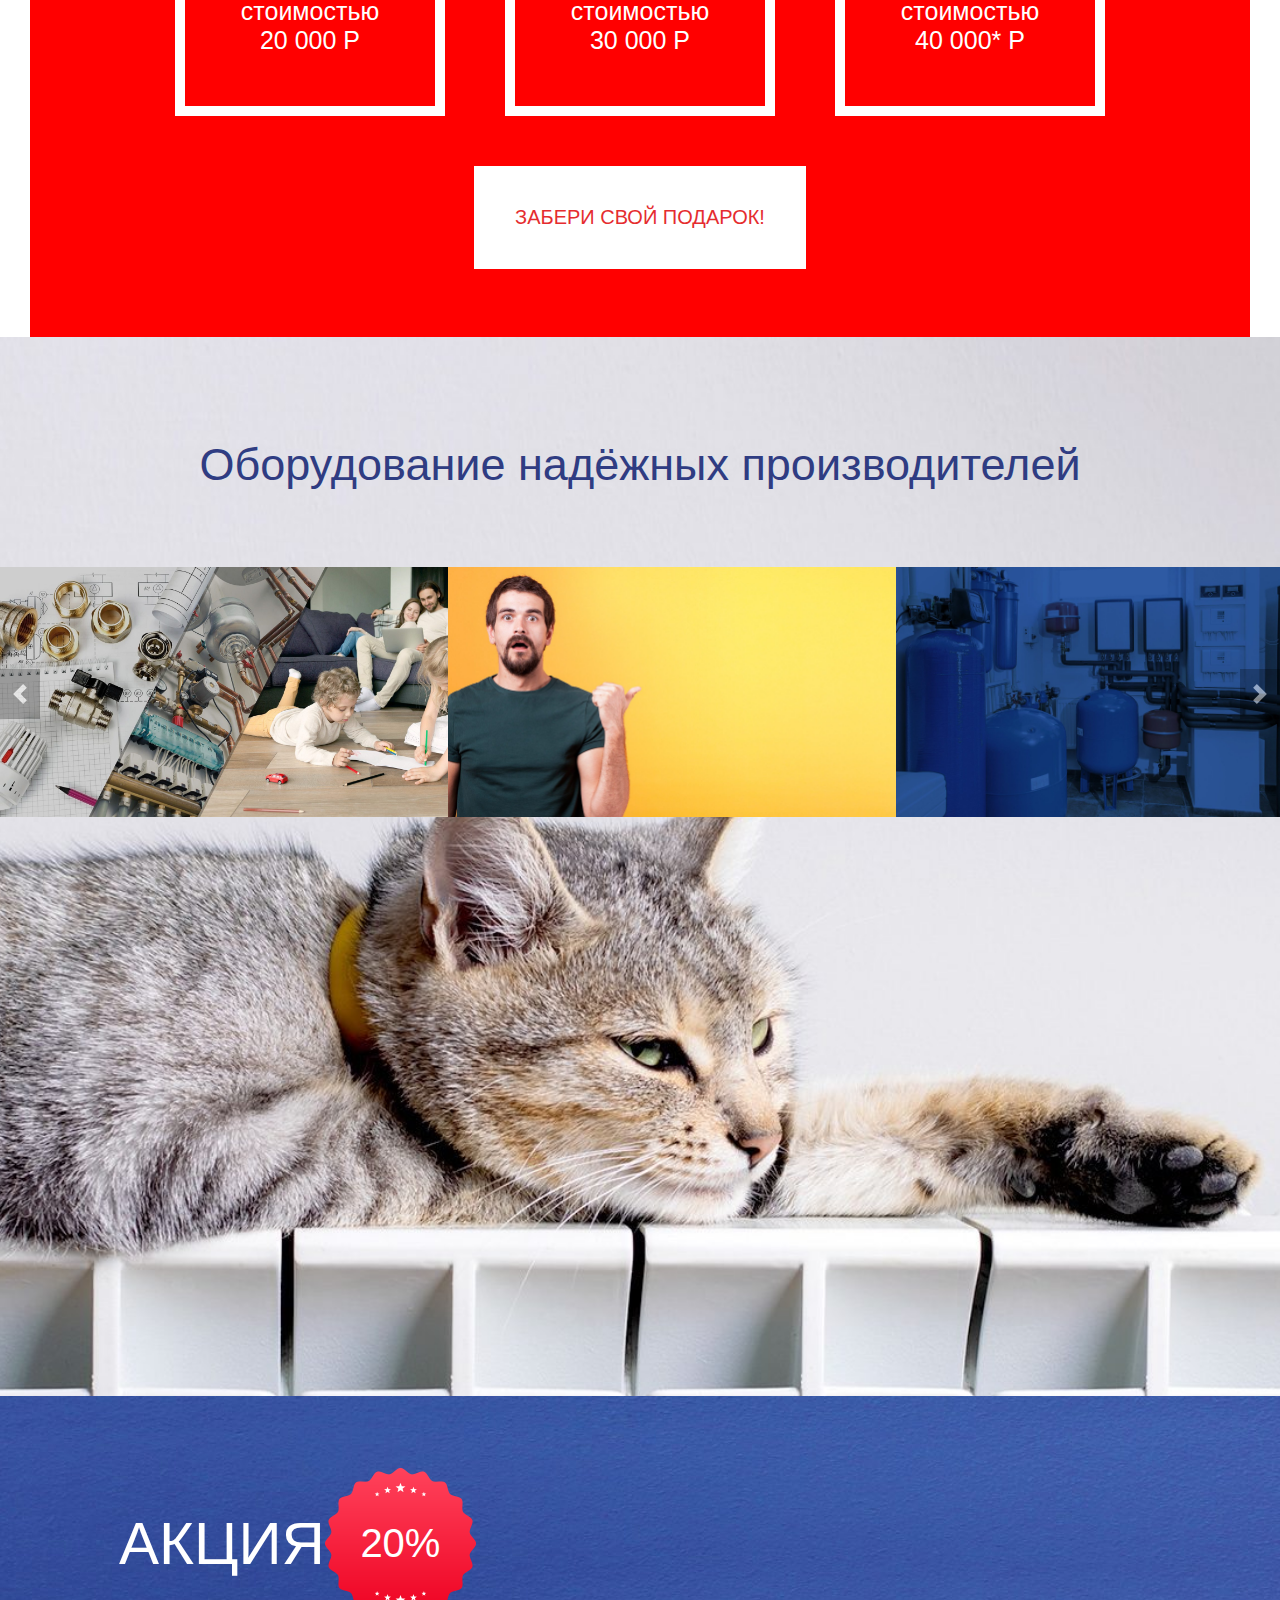
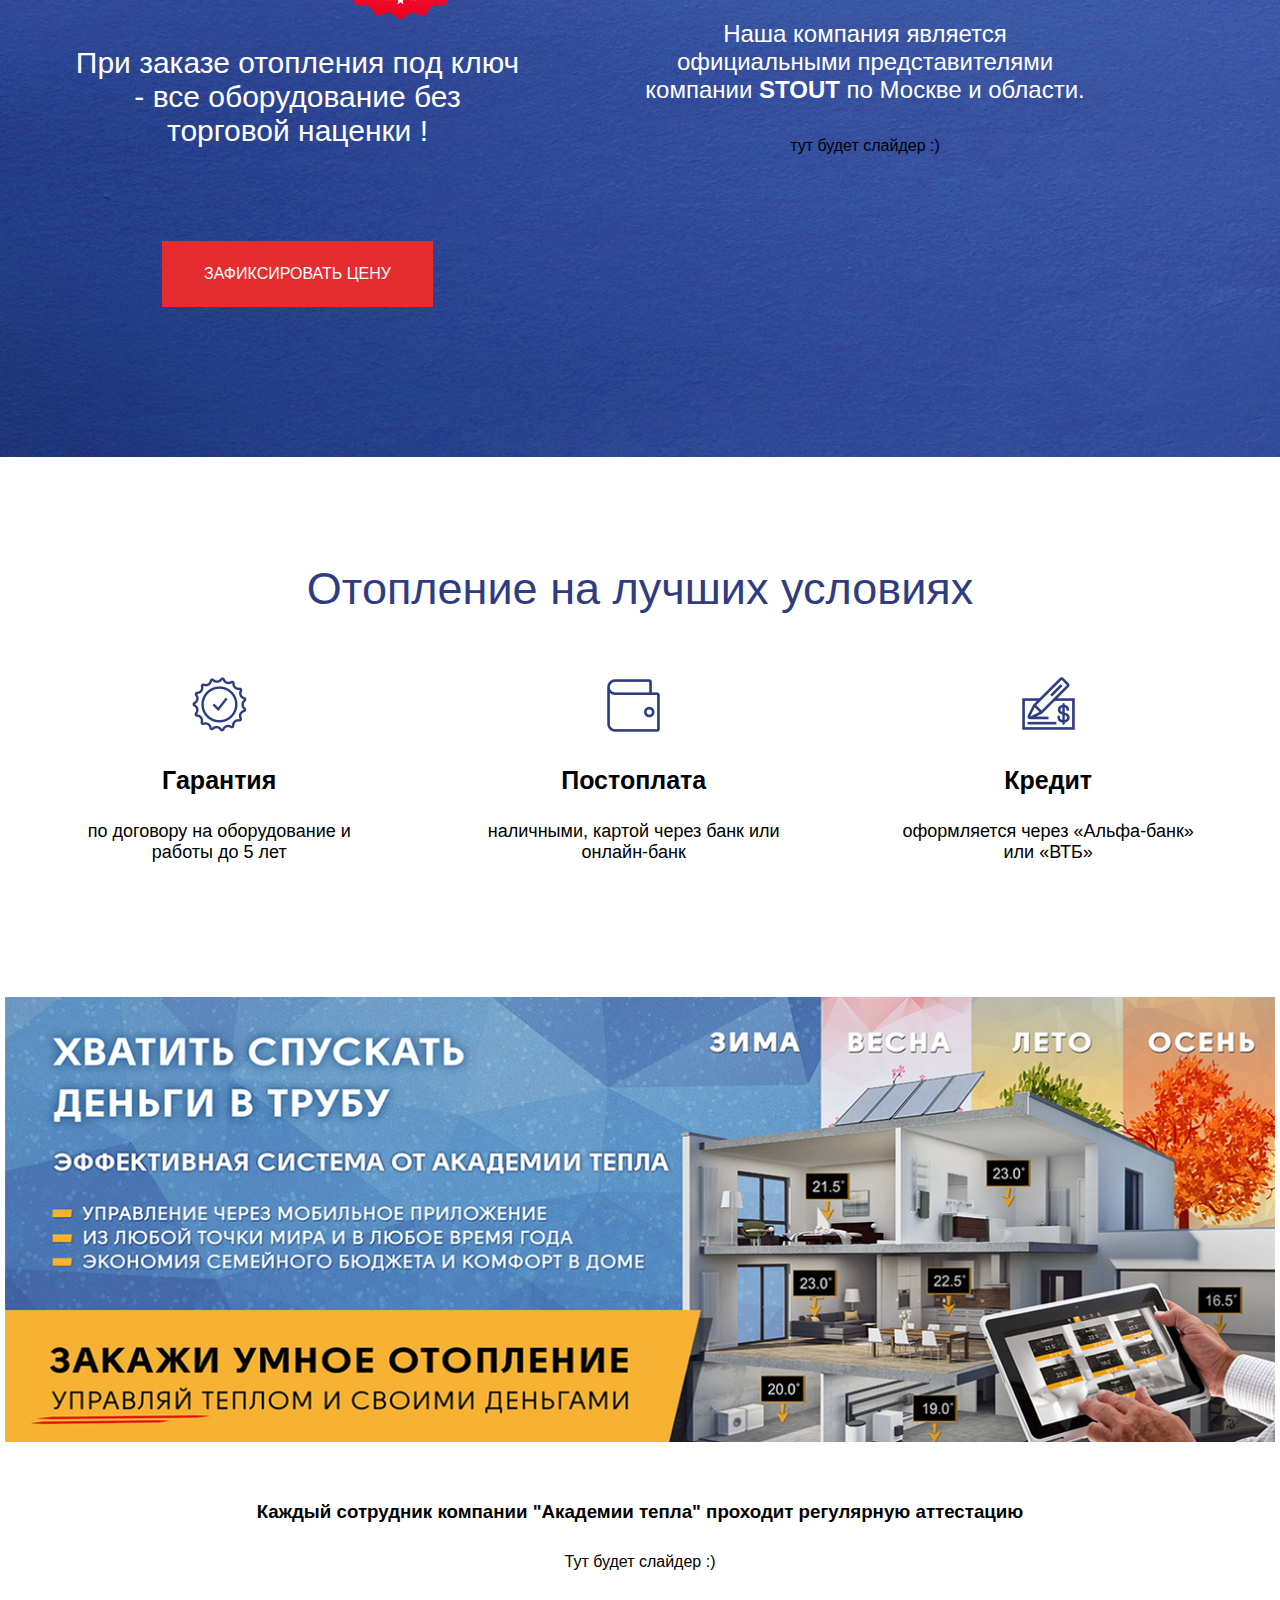
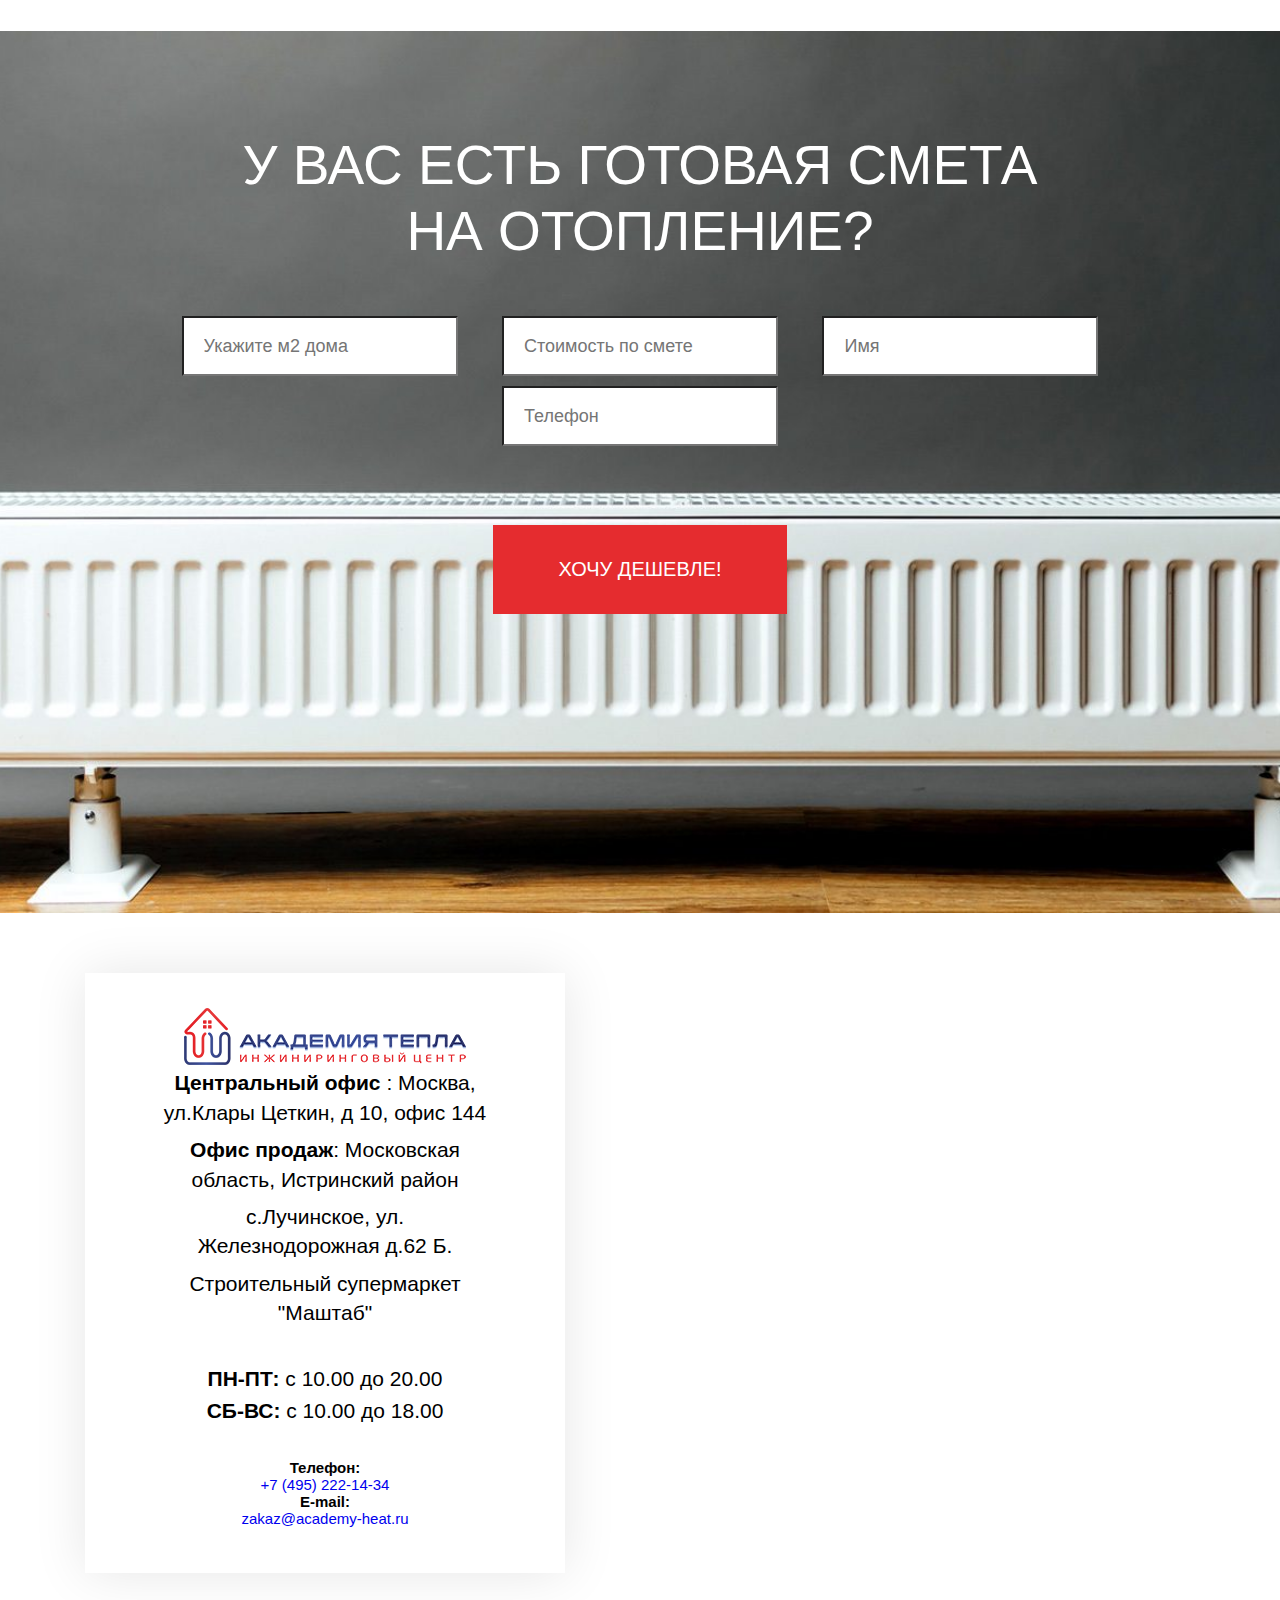
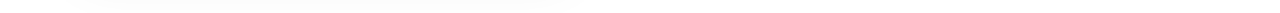
==== commit 765c326b: "drop-down menu" ====
--- a/index.html
+++ b/index.html
@@ -32,17 +32,17 @@
                     <span></span>
                     <span></span>
                     <div class="min_menu">
-                        <select class="min_menu_list">
-                            <option><a href="#">Главная</a></option>
-                            <option><a href="#">О компании</a></option>
-                            <option><a href="#">Мы предлагаем</a></option>
-                            <option><a href="#">Фотогалерея</a></option>
-                            <option><a href="#">Наши цены</a></option>
-                            <option><a href="#">Партнеры и сертификаты</a></option>
-                            <option><a href="#">Отзывы о нас</a></option>
-                            <option><a href="#">Контакты</a></option>
-                            <option><a href="#">Табы с формой #opn</a></option>
-                        </select>
+                        <ul class="min_menu_list">
+                            <li><a href="#">Главная</a></li>
+                            <li><a href="#">О компании</a></li>
+                            <li><a href="#">Мы предлагаем</a></li>
+                            <li><a href="#">Фотогалерея</a></li>
+                            <li><a href="#">Наши цены</a></li>
+                            <li><a href="#">Партнеры и сертификаты</a></li>
+                            <li><a href="#">Отзывы о нас</a></li>
+                            <li><a href="#">Контакты</a></li>
+                            <li><a href="#">Табы с формой #opn</a></li>
+                        </ul>
                     </div>
                 </div>
         </ul>
--- a/css/style.css
+++ b/css/style.css
@@ -723,8 +723,64 @@
         padding-bottom: 8px;
         font-weight: 500; }
 
-@media screen and (max-width: 1432px) {
+@media screen and (max-width: 1434px) {
   body header nav ul li .toggle {
-    display: flex; } }
+    display: flex; }
+    body header nav ul li .toggle .min_menu {
+      display: block;
+      background: white;
+      z-index: 1;
+      padding: 5px;
+      position: relative;
+      top: 45px;
+      left: -75px; }
+      body header nav ul li .toggle .min_menu .min_menu_list {
+        display: flex;
+        flex-direction: column;
+        align-items: flex-start; }
+        body header nav ul li .toggle .min_menu .min_menu_list li {
+          margin: 0 0 10px;
+          width: 100%;
+          display: none; }
+          body header nav ul li .toggle .min_menu .min_menu_list li a {
+            display: block;
+            width: 100%; }
+          body header nav ul li .toggle .min_menu .min_menu_list li:last-child {
+            margin-bottom: 0; }
+          body header nav ul li .toggle .min_menu .min_menu_list li:nth-child(9) {
+            display: block; }
+            body header nav ul li .toggle .min_menu .min_menu_list li:nth-child(9) a {
+              padding: 10px;
+              width: 176px; }
+  body header nav ul li:nth-child(9) {
+    display: none; } }
+@media screen and (max-width: 1262px) {
+  body header nav ul li .toggle .min_menu {
+    top: 65px; }
+    body header nav ul li .toggle .min_menu .min_menu_list li:nth-child(8) {
+      display: block; }
+  body header nav ul li:nth-child(8) {
+    display: none; } }
+@media screen and (max-width: 1342px) {
+  body header nav ul li .toggle .min_menu {
+    top: 90px; }
+    body header nav ul li .toggle .min_menu .min_menu_list li:nth-child(7) {
+      display: block; }
+  body header nav ul li:nth-child(7) {
+    display: none; } }
+@media screen and (max-width: 992px) {
+  body header nav ul li .toggle .min_menu {
+    top: 124px; }
+    body header nav ul li .toggle .min_menu .min_menu_list li:nth-child(6) {
+      display: block; }
+  body header nav ul li:nth-child(6) {
+    display: none; } }
+@media screen and (max-width: 750px) {
+  body header nav ul li .toggle .min_menu {
+    top: 147px; }
+    body header nav ul li .toggle .min_menu .min_menu_list li:nth-child(5) {
+      display: block; }
+  body header nav ul li:nth-child(5) {
+    display: none; } }
 
 /*# sourceMappingURL=style.css.map */
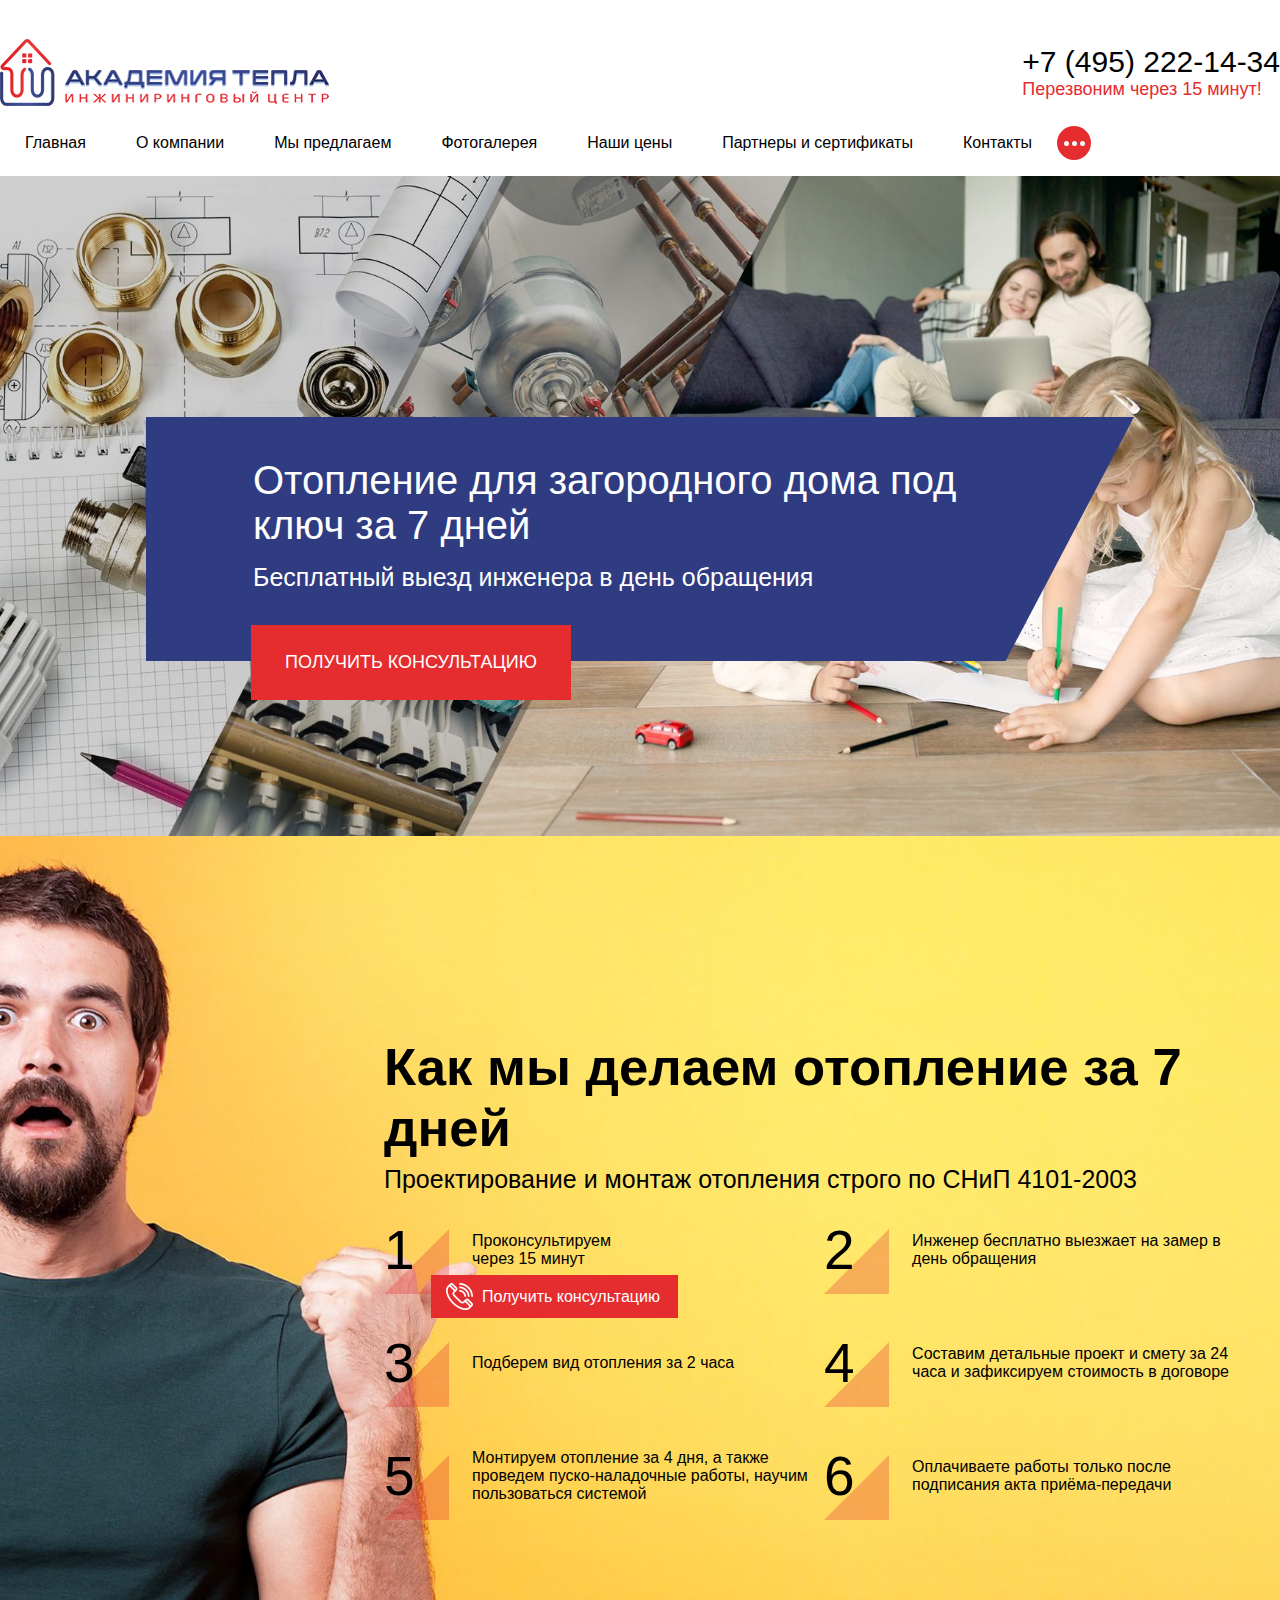
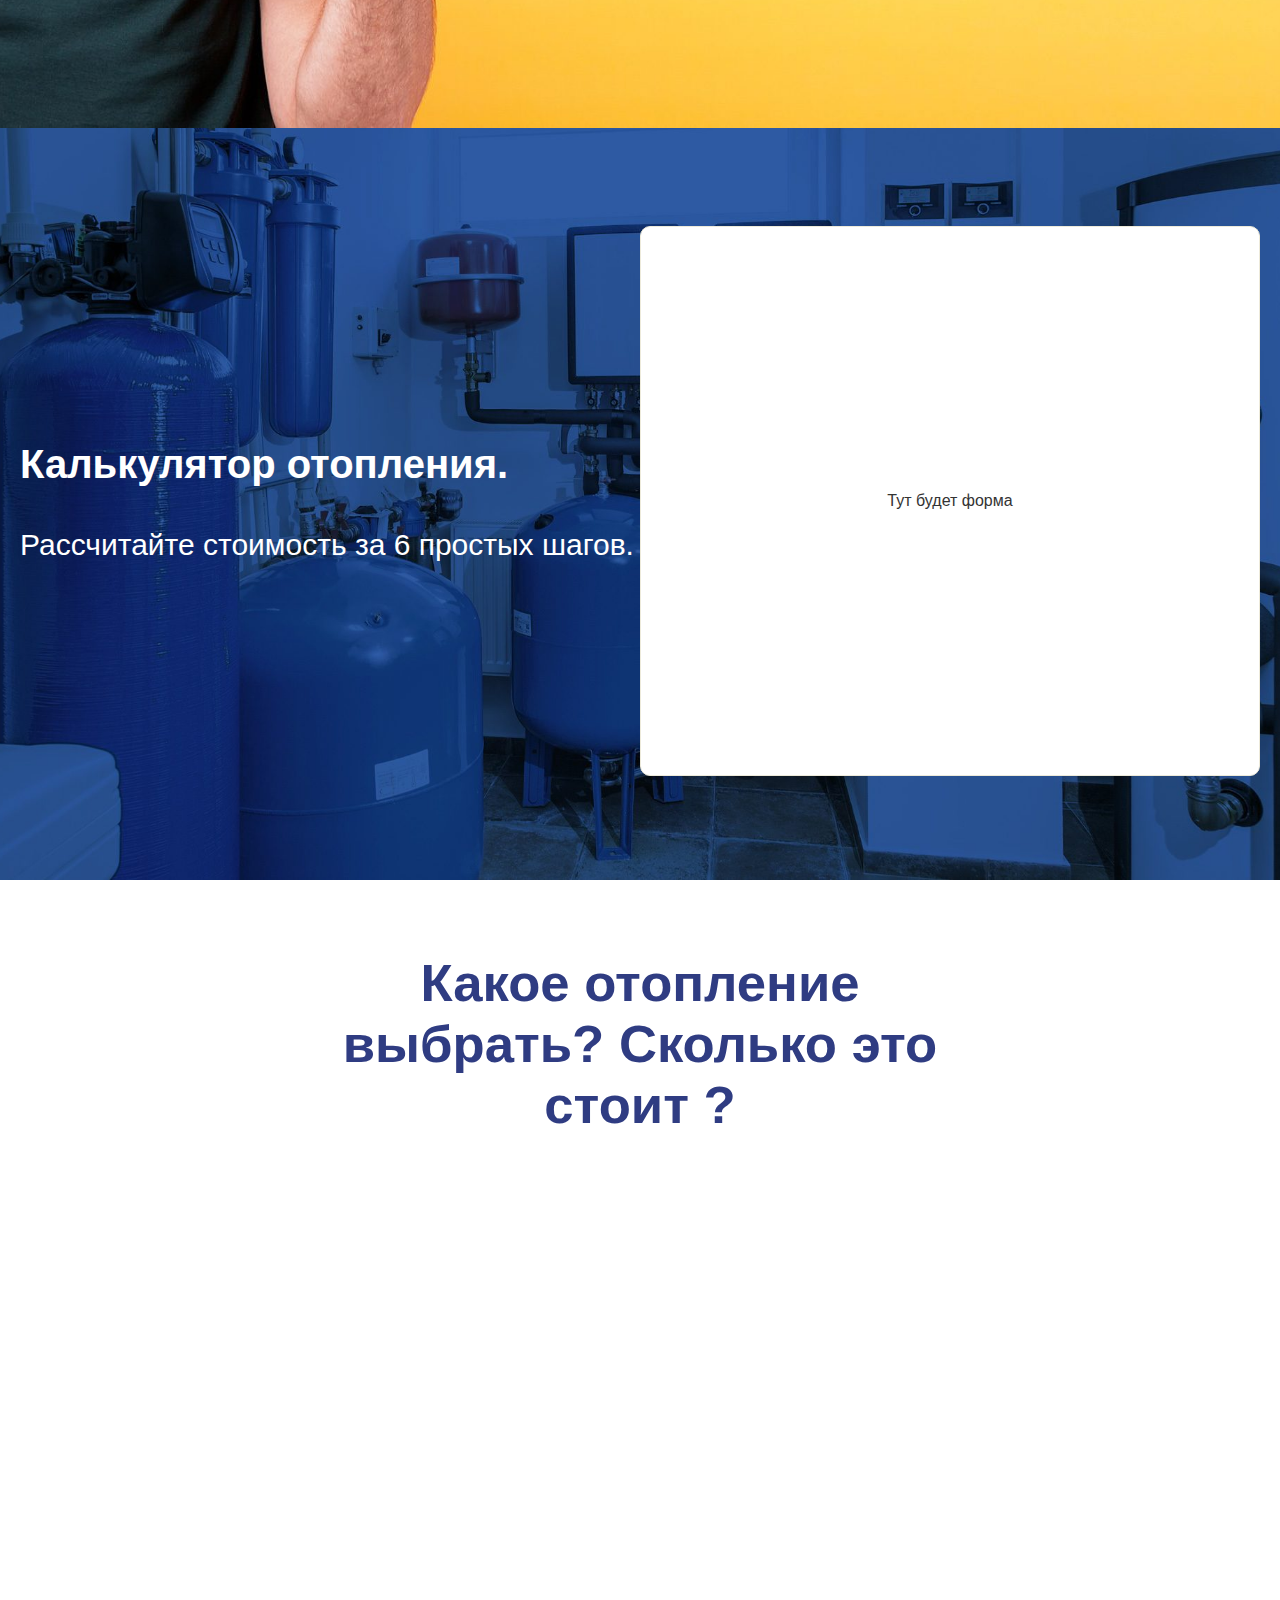
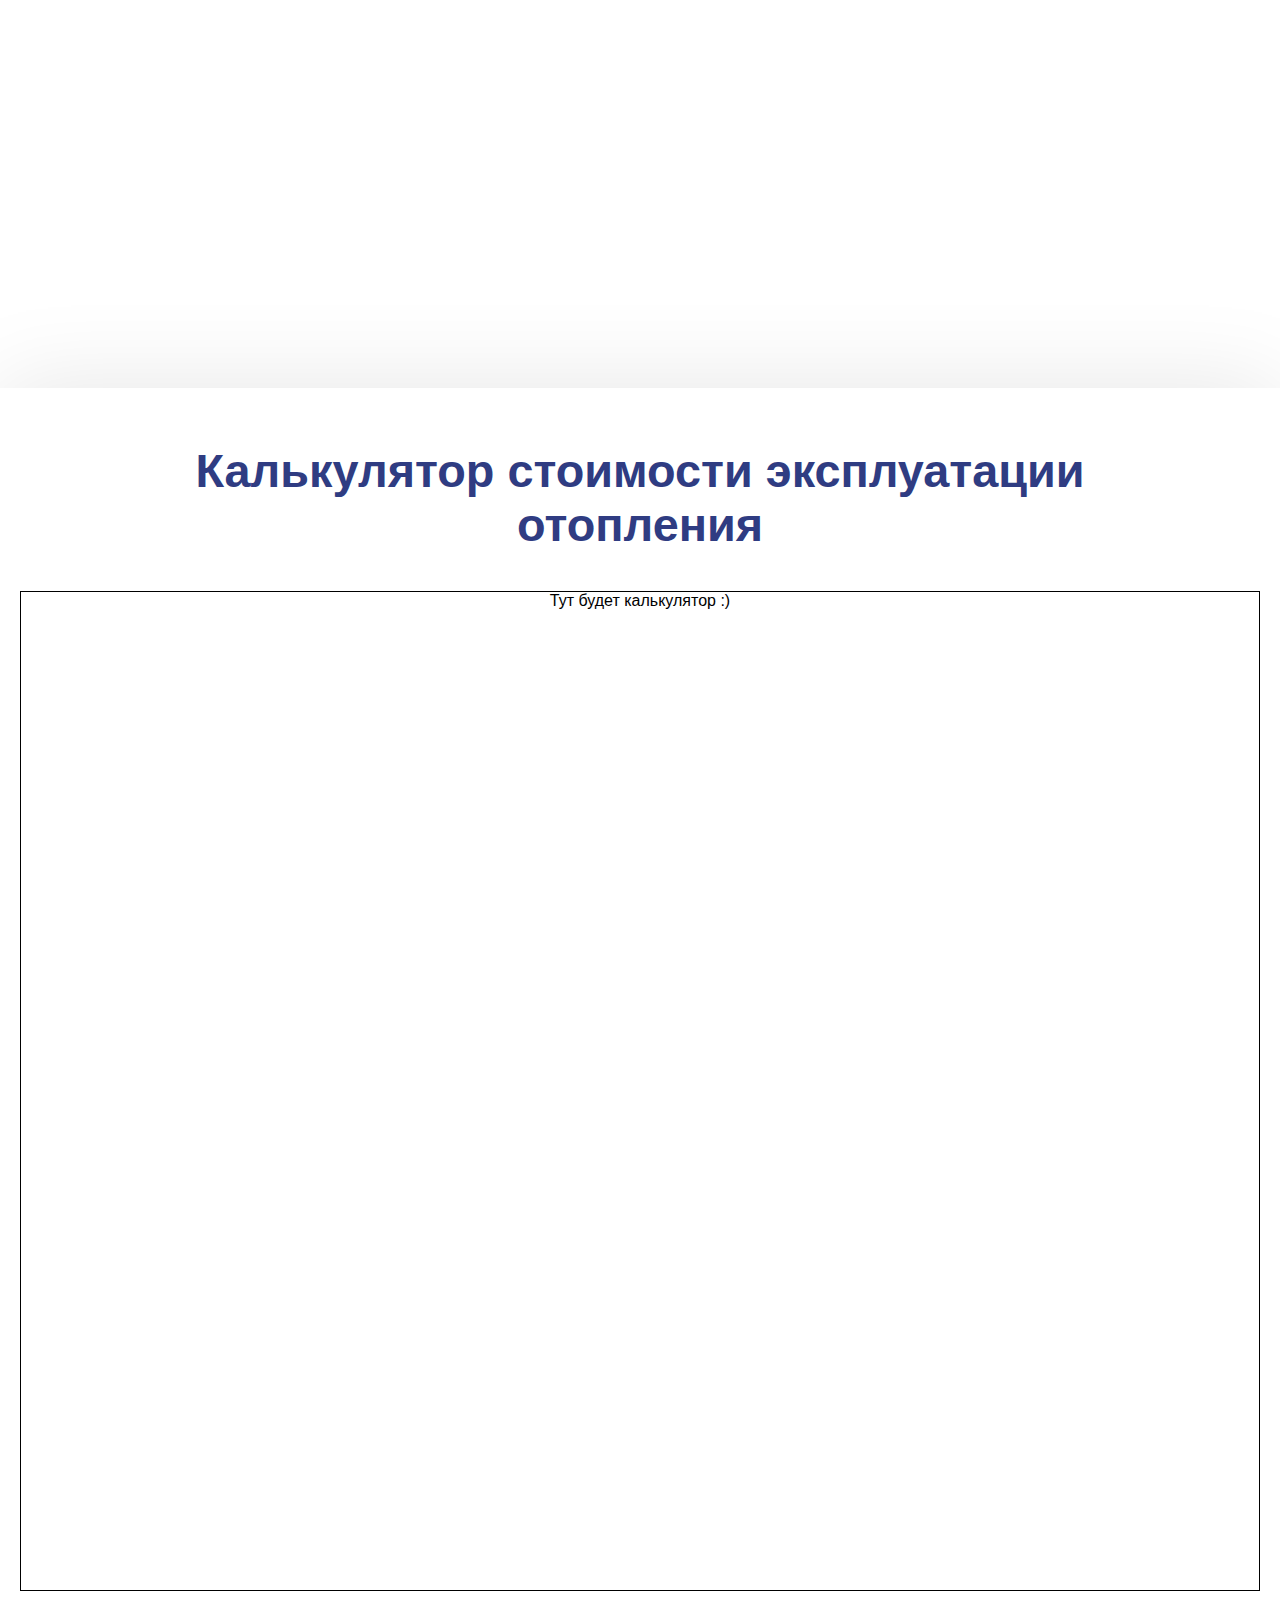
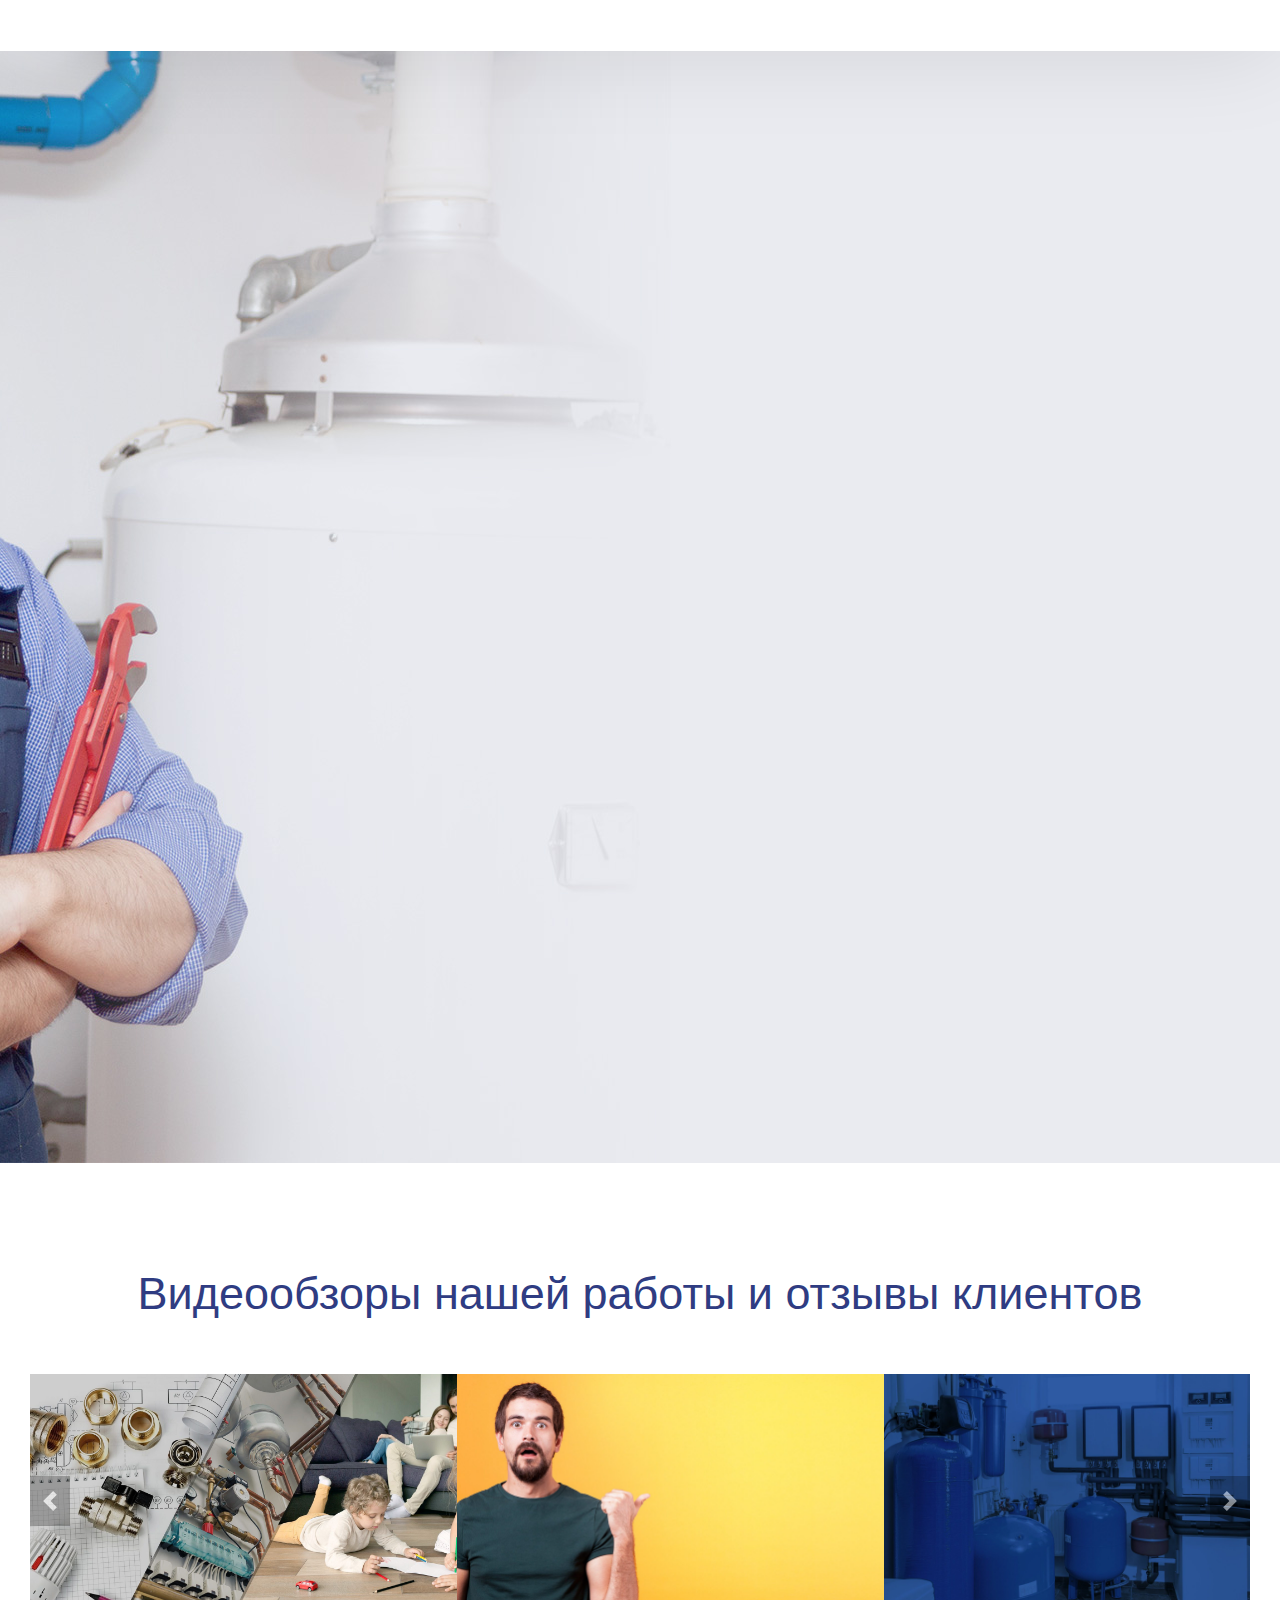
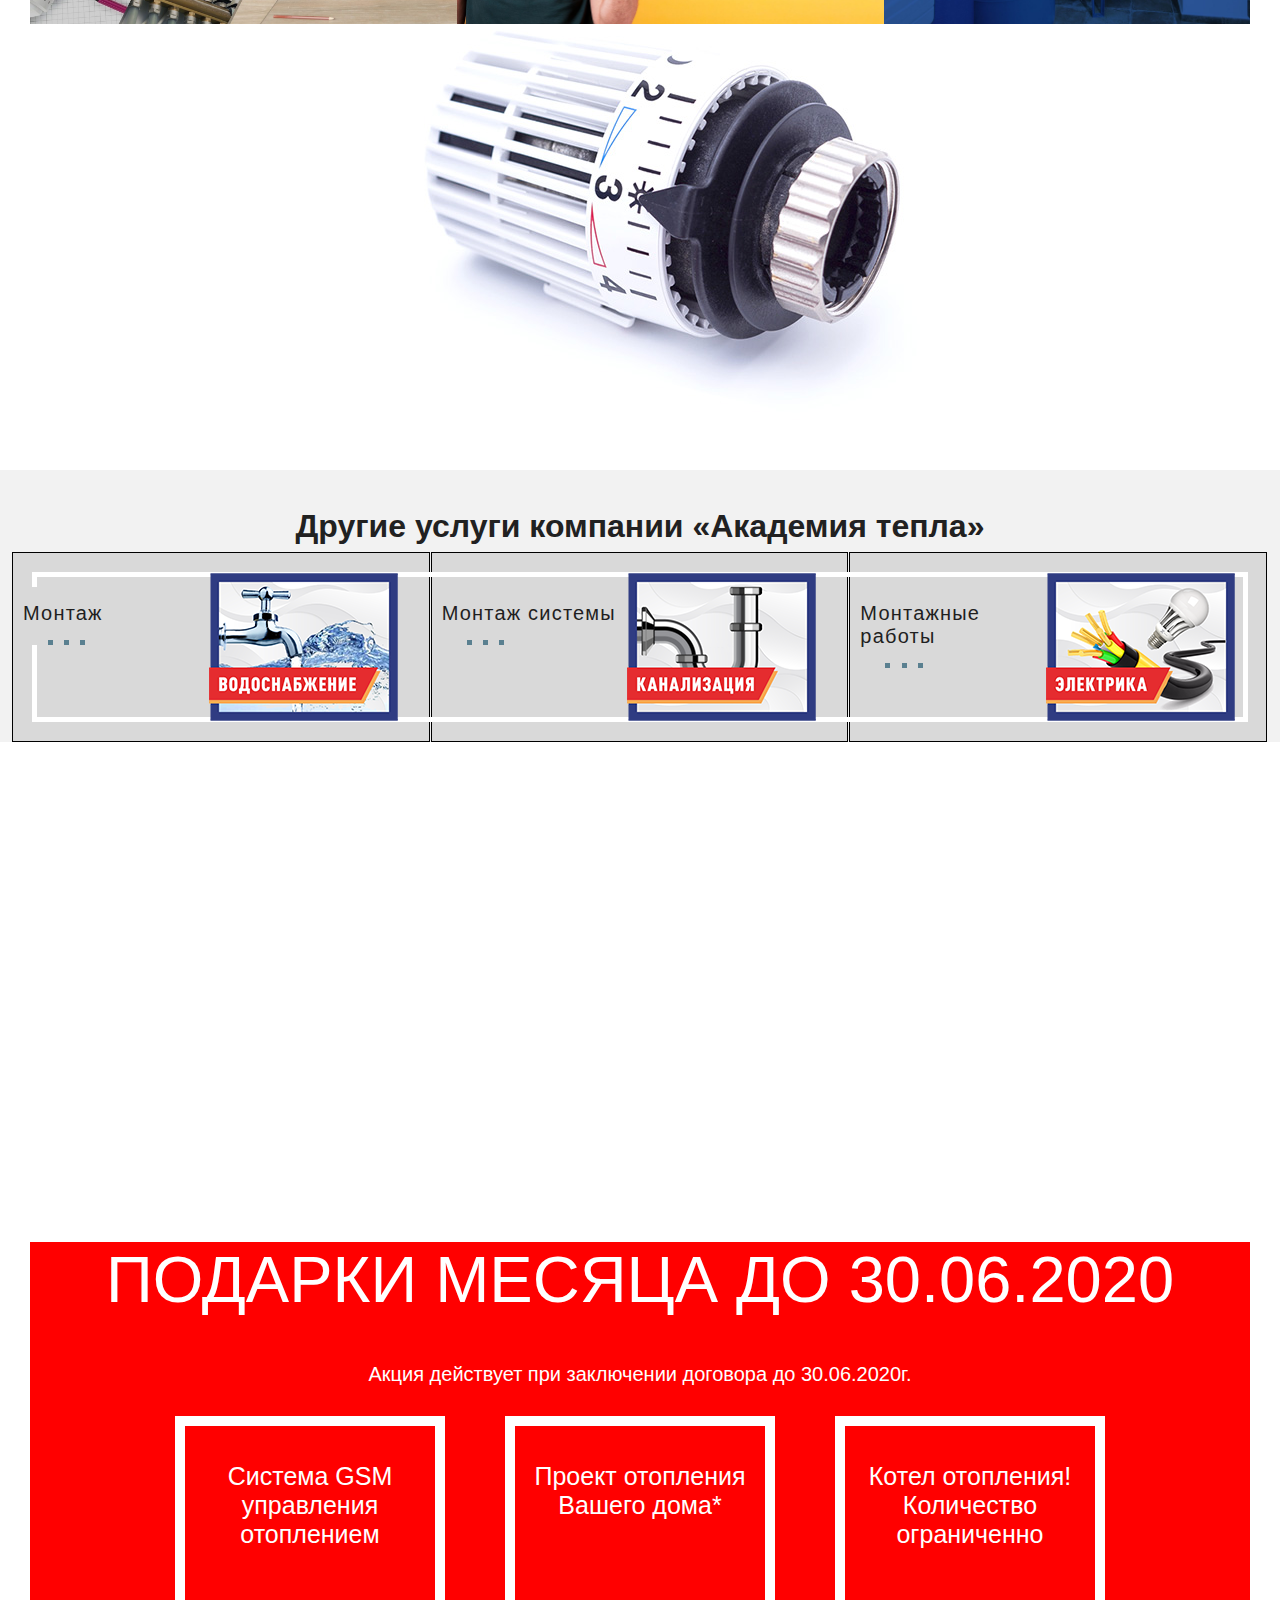
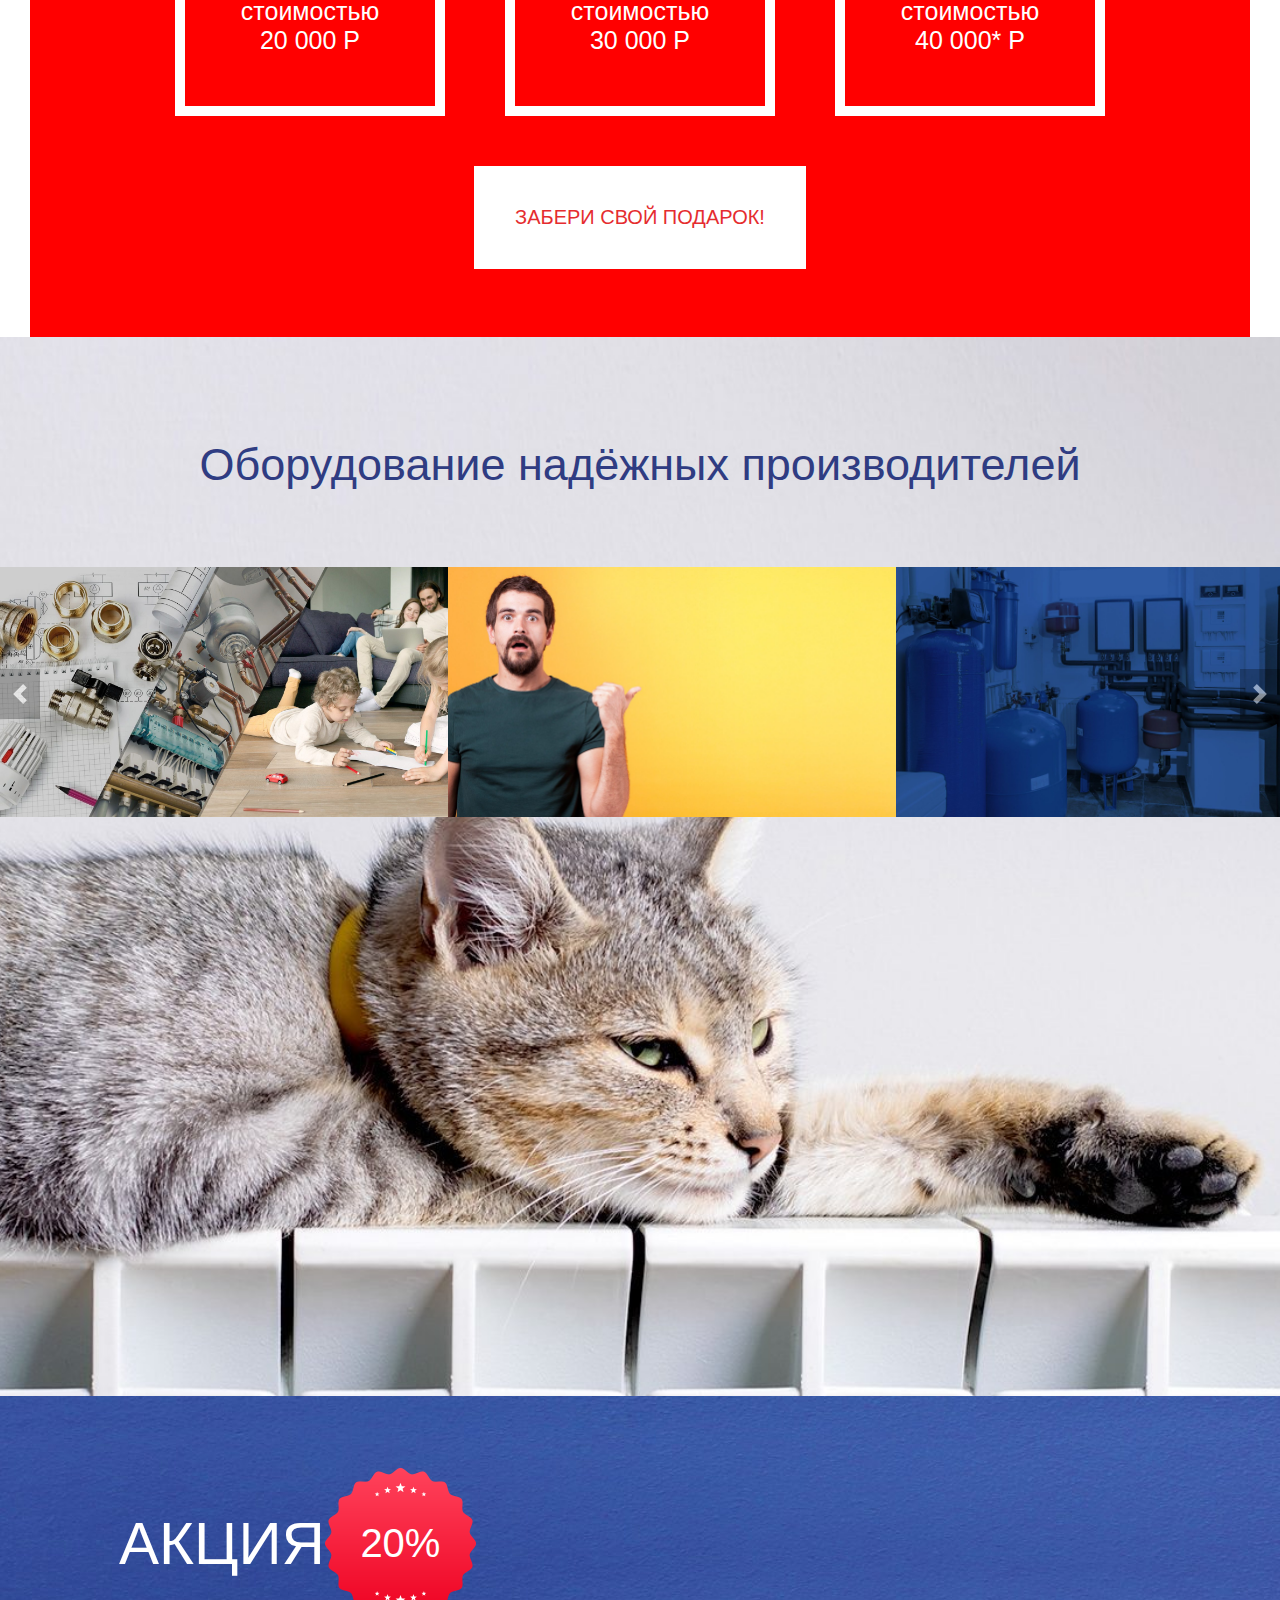
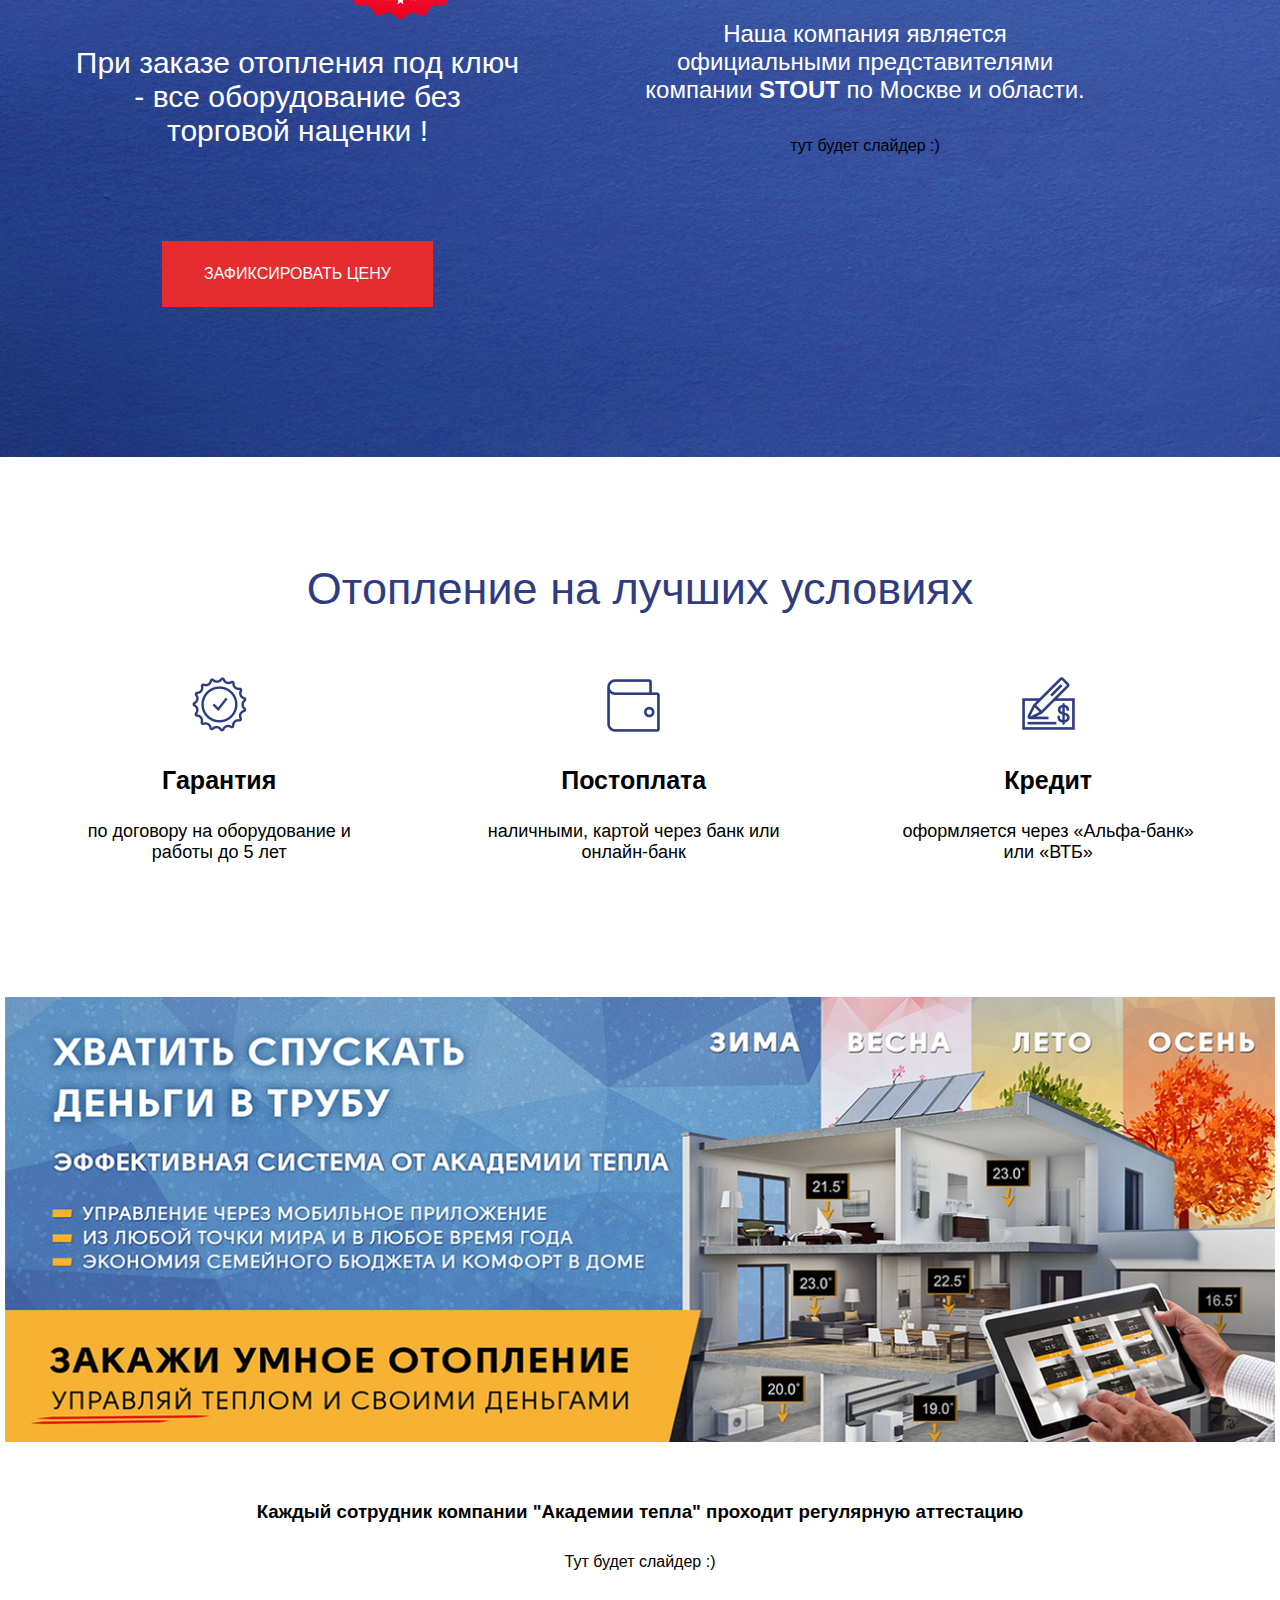
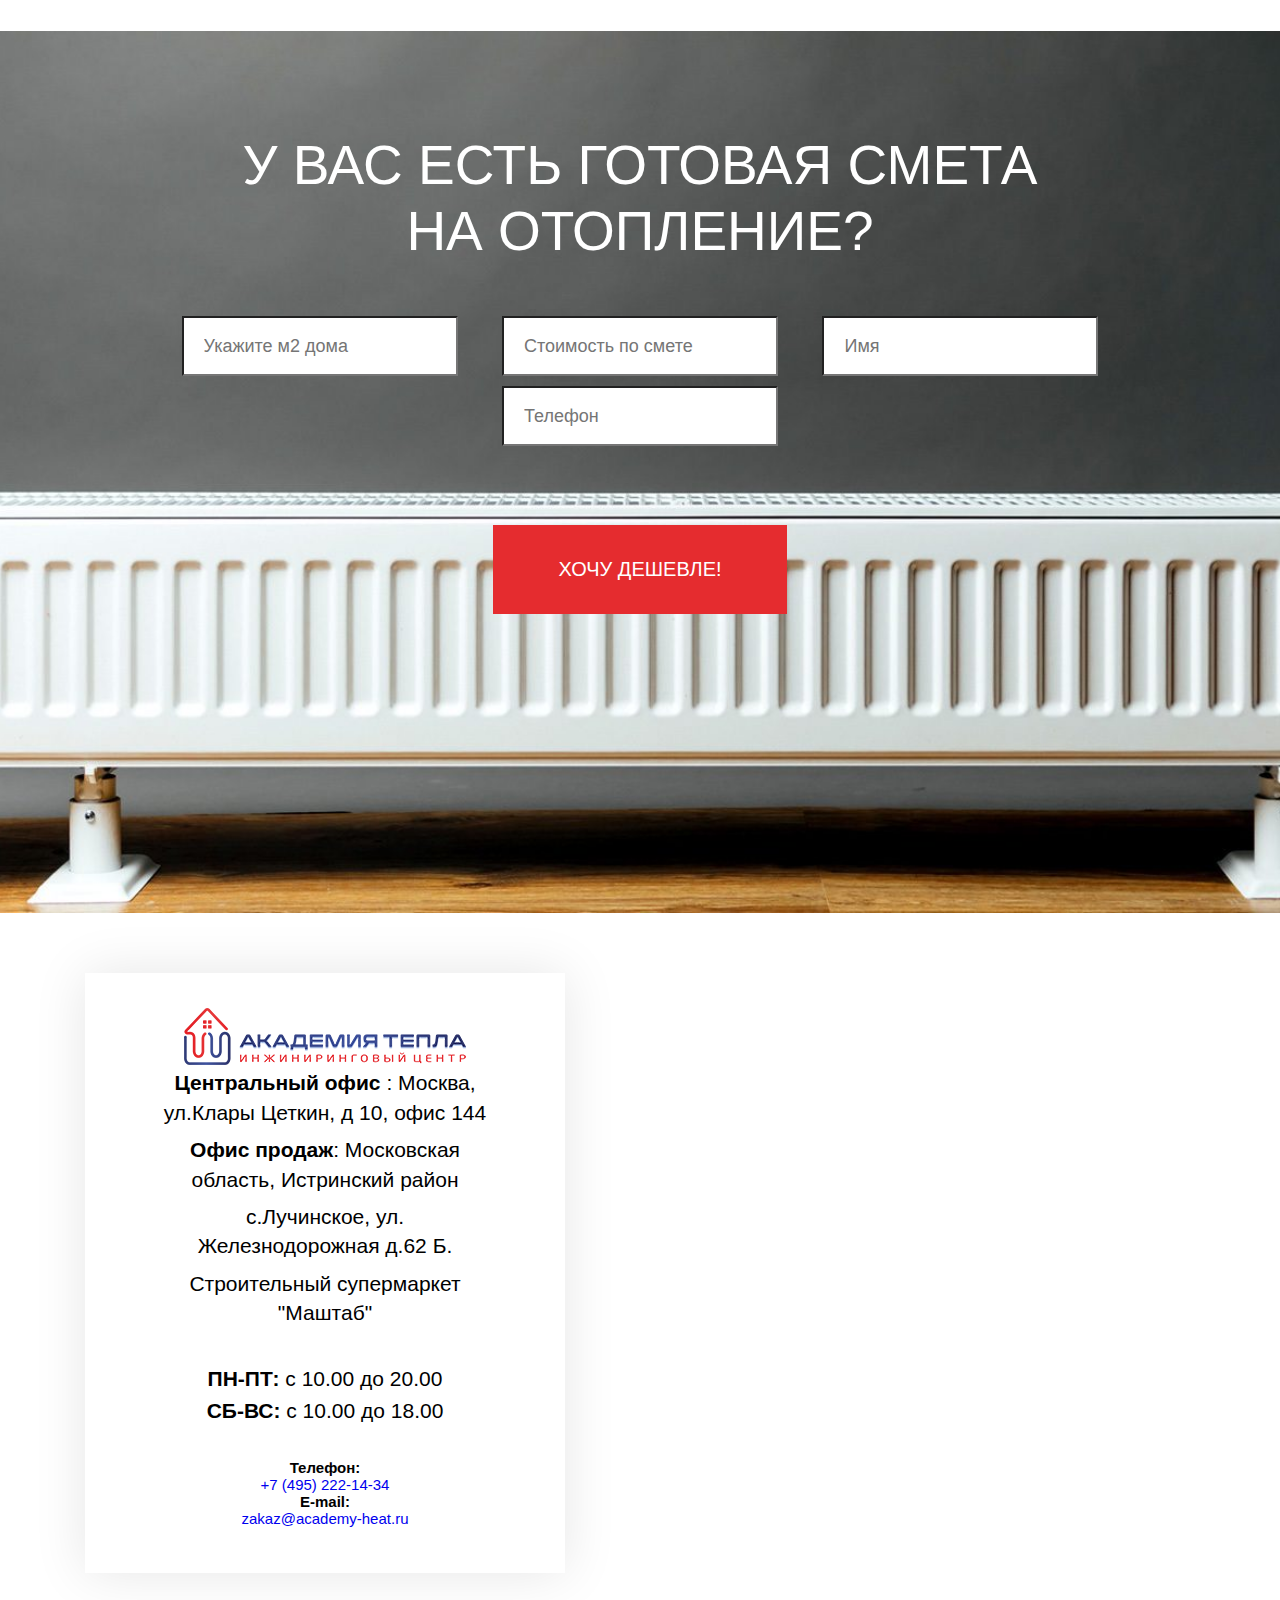
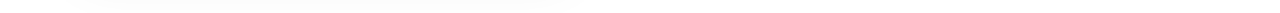
==== commit 222b1341: "drop-down menu" ====
--- a/index.html
+++ b/index.html
@@ -31,7 +31,7 @@
                     <span></span>
                     <span></span>
                     <span></span>
-                    <div class="min_menu">
+                    <div class="min_menu" id="min_menu">
                         <ul class="min_menu_list">
                             <li><a href="#">Главная</a></li>
                             <li><a href="#">О компании</a></li>
--- a/css/style.css
+++ b/css/style.css
@@ -58,7 +58,6 @@
               background-color: #e52c2f;
               color: white; }
         body header nav ul .toggle {
-          display: none;
           background: #e52c2f;
           width: 34px;
           height: 34px;
@@ -67,6 +66,8 @@
           align-items: center;
           padding: 5px;
           cursor: pointer; }
+          body header nav ul .toggle .min_menu {
+            display: none; }
           body header nav ul .toggle span {
             content: '';
             width: 5px;
@@ -726,61 +727,70 @@
 @media screen and (max-width: 1434px) {
   body header nav ul li .toggle {
     display: flex; }
-    body header nav ul li .toggle .min_menu {
+    body header nav ul li .toggle .min_menu_on {
       display: block;
       background: white;
       z-index: 1;
       padding: 5px;
       position: relative;
       top: 45px;
-      left: -75px; }
-      body header nav ul li .toggle .min_menu .min_menu_list {
+      left: -75px;
+      border-radius: 8px;
+      box-shadow: 0 0 10px rgba(0, 0, 0, 0.09); }
+      body header nav ul li .toggle .min_menu_on .min_menu_list {
         display: flex;
         flex-direction: column;
         align-items: flex-start; }
-        body header nav ul li .toggle .min_menu .min_menu_list li {
+        body header nav ul li .toggle .min_menu_on .min_menu_list li {
           margin: 0 0 10px;
           width: 100%;
           display: none; }
-          body header nav ul li .toggle .min_menu .min_menu_list li a {
+          body header nav ul li .toggle .min_menu_on .min_menu_list li a {
             display: block;
             width: 100%; }
-          body header nav ul li .toggle .min_menu .min_menu_list li:last-child {
+          body header nav ul li .toggle .min_menu_on .min_menu_list li:last-child {
             margin-bottom: 0; }
-          body header nav ul li .toggle .min_menu .min_menu_list li:nth-child(9) {
+          body header nav ul li .toggle .min_menu_on .min_menu_list li:nth-child(9) {
             display: block; }
-            body header nav ul li .toggle .min_menu .min_menu_list li:nth-child(9) a {
+            body header nav ul li .toggle .min_menu_on .min_menu_list li:nth-child(9) a {
               padding: 10px;
               width: 176px; }
   body header nav ul li:nth-child(9) {
     display: none; } }
 @media screen and (max-width: 1262px) {
-  body header nav ul li .toggle .min_menu {
+  body header nav ul li .toggle .min_menu_on {
     top: 65px; }
-    body header nav ul li .toggle .min_menu .min_menu_list li:nth-child(8) {
+    body header nav ul li .toggle .min_menu_on .min_menu_list li:nth-child(8) {
       display: block; }
   body header nav ul li:nth-child(8) {
     display: none; } }
 @media screen and (max-width: 1342px) {
-  body header nav ul li .toggle .min_menu {
+  body header nav ul li .toggle .min_menu_on {
     top: 90px; }
-    body header nav ul li .toggle .min_menu .min_menu_list li:nth-child(7) {
+    body header nav ul li .toggle .min_menu_on .min_menu_list li:nth-child(7) {
       display: block; }
   body header nav ul li:nth-child(7) {
     display: none; } }
 @media screen and (max-width: 992px) {
-  body header nav ul li .toggle .min_menu {
+  body header nav ul li .toggle .min_menu_on {
     top: 124px; }
-    body header nav ul li .toggle .min_menu .min_menu_list li:nth-child(6) {
+    body header nav ul li .toggle .min_menu_on .min_menu_list li:nth-child(6) {
       display: block; }
   body header nav ul li:nth-child(6) {
     display: none; } }
 @media screen and (max-width: 750px) {
-  body header nav ul li .toggle .min_menu {
+  body header nav ul li .toggle .min_menu_on {
     top: 147px; }
-    body header nav ul li .toggle .min_menu .min_menu_list li:nth-child(5) {
+    body header nav ul li .toggle .min_menu_on .min_menu_list li:nth-child(5) {
       display: block; }
   body header nav ul li:nth-child(5) {
     display: none; } }
+@media screen and (max-width: 700px) {
+  body header nav ul li {
+    display: none; }
+    body header nav ul li .toggle .min_menu_on {
+      top: 172px; }
+    body header nav ul li:last-child {
+      display: block; } }
 
 /*# sourceMappingURL=style.css.map */
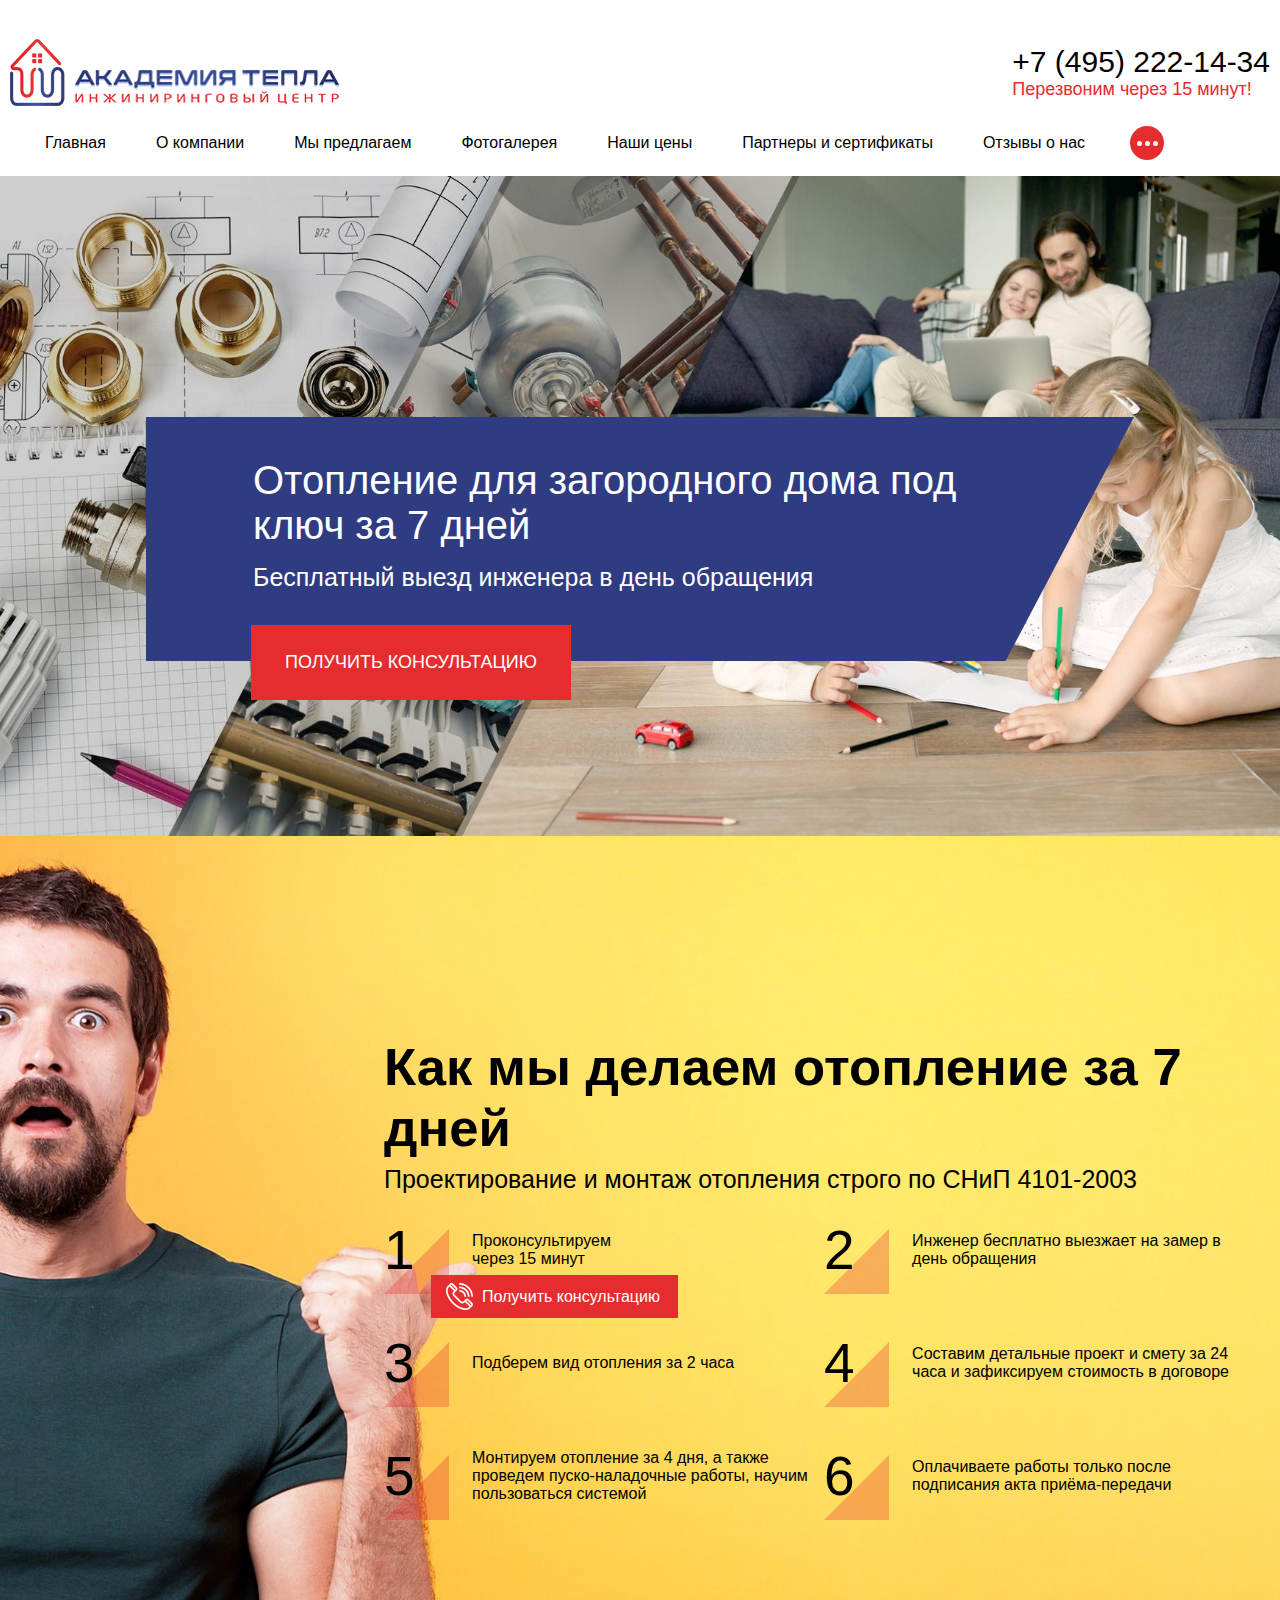
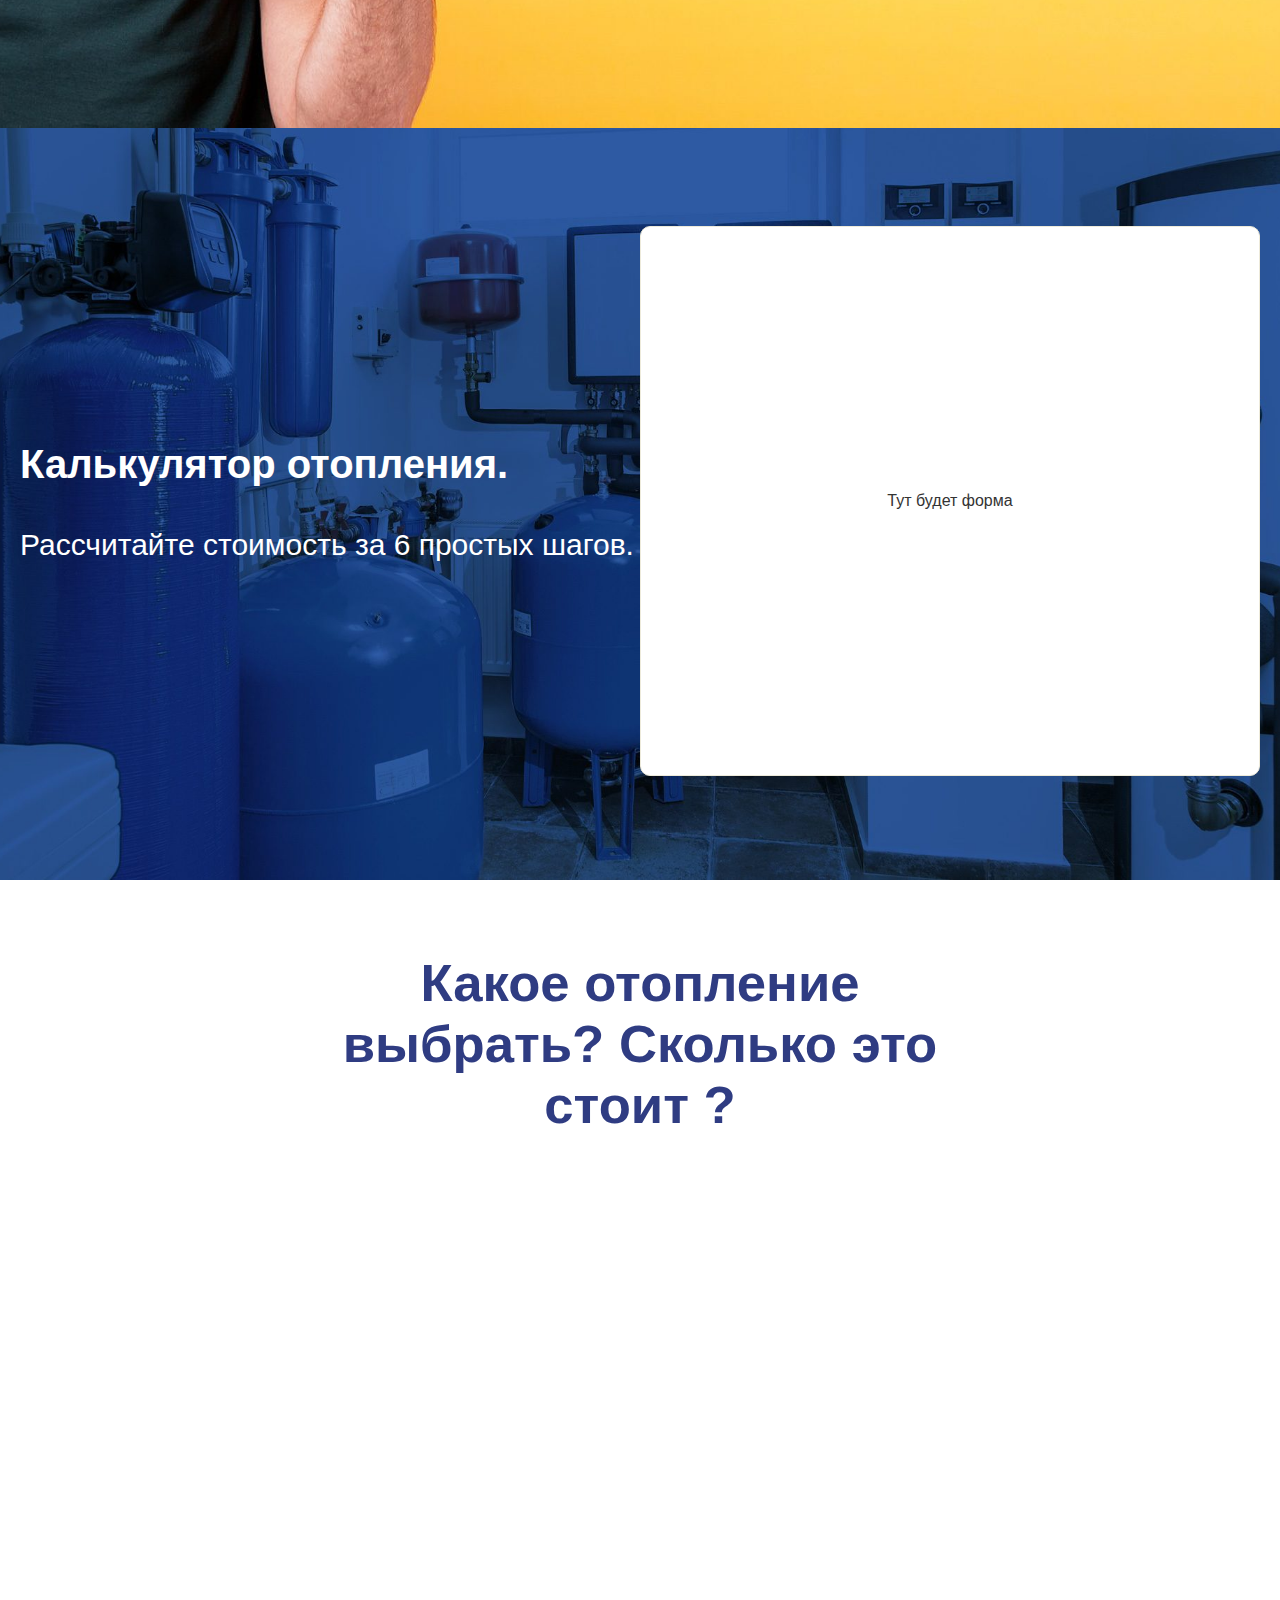
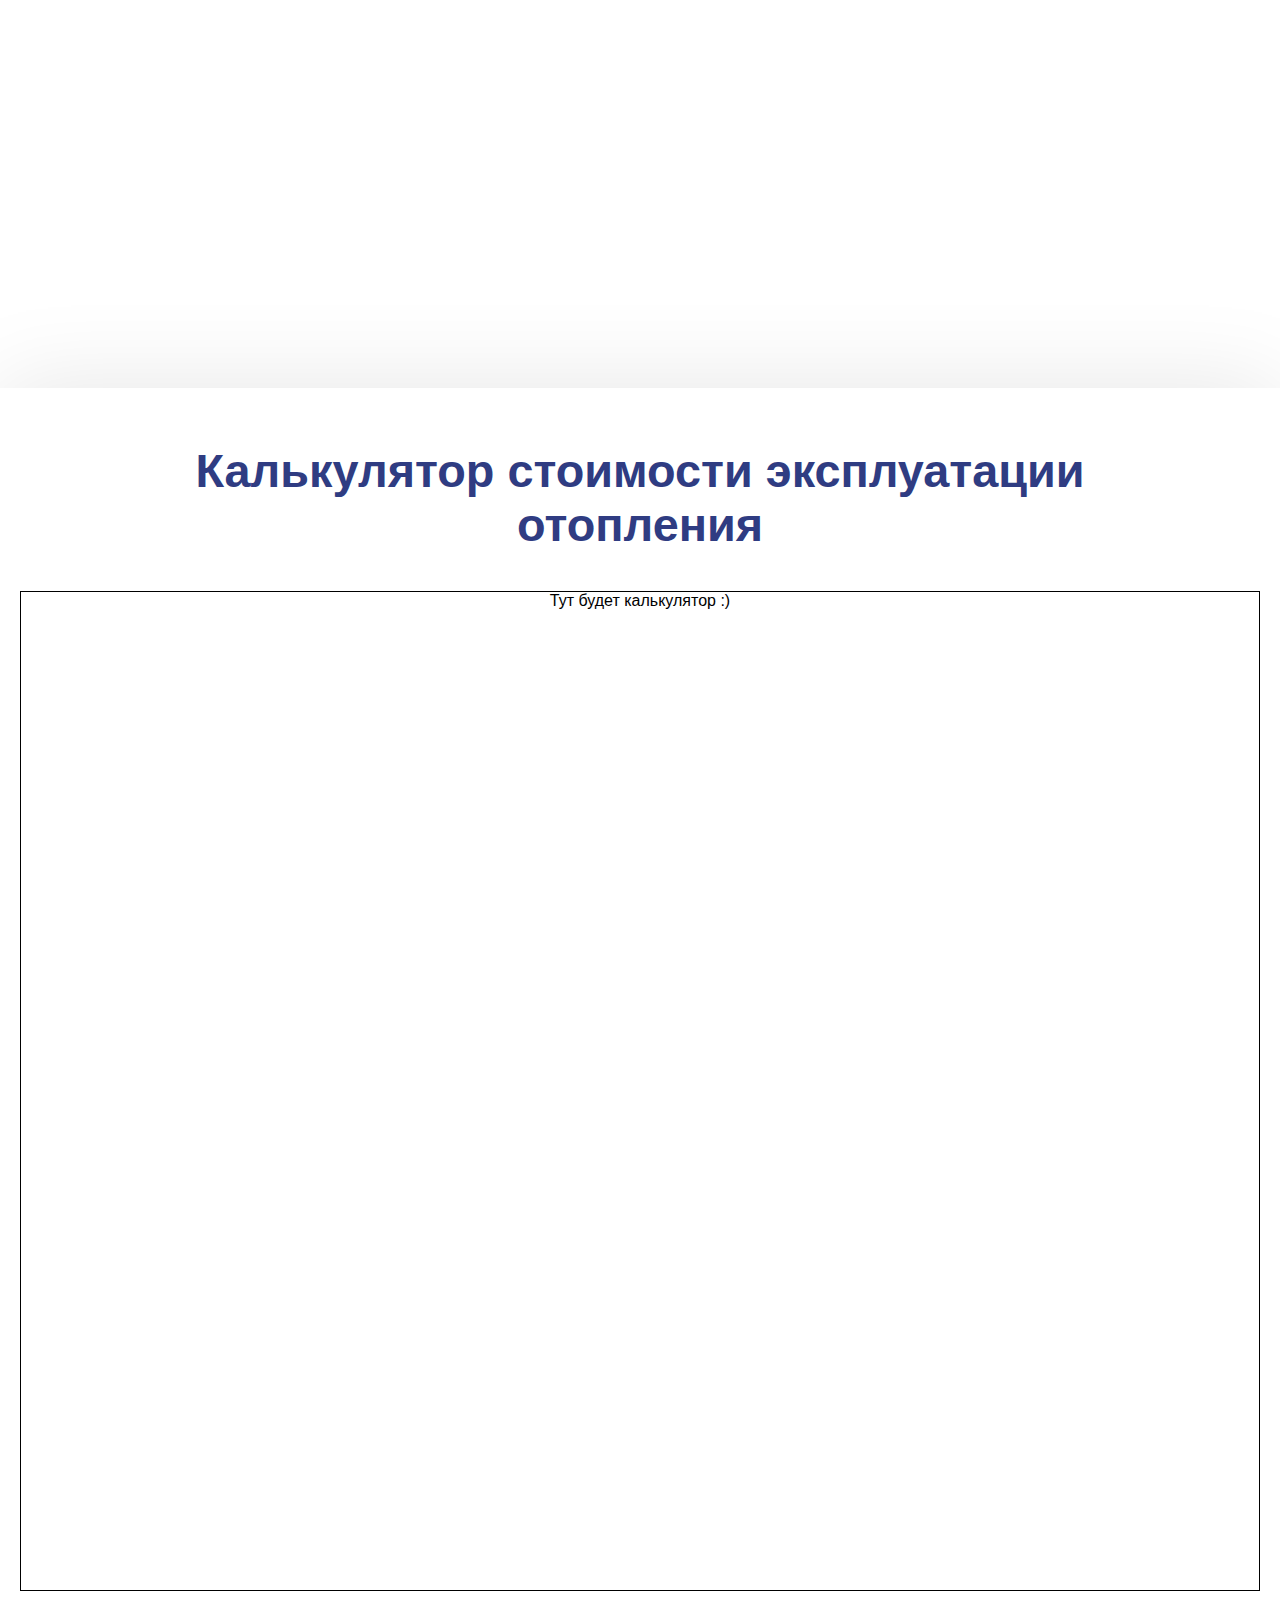
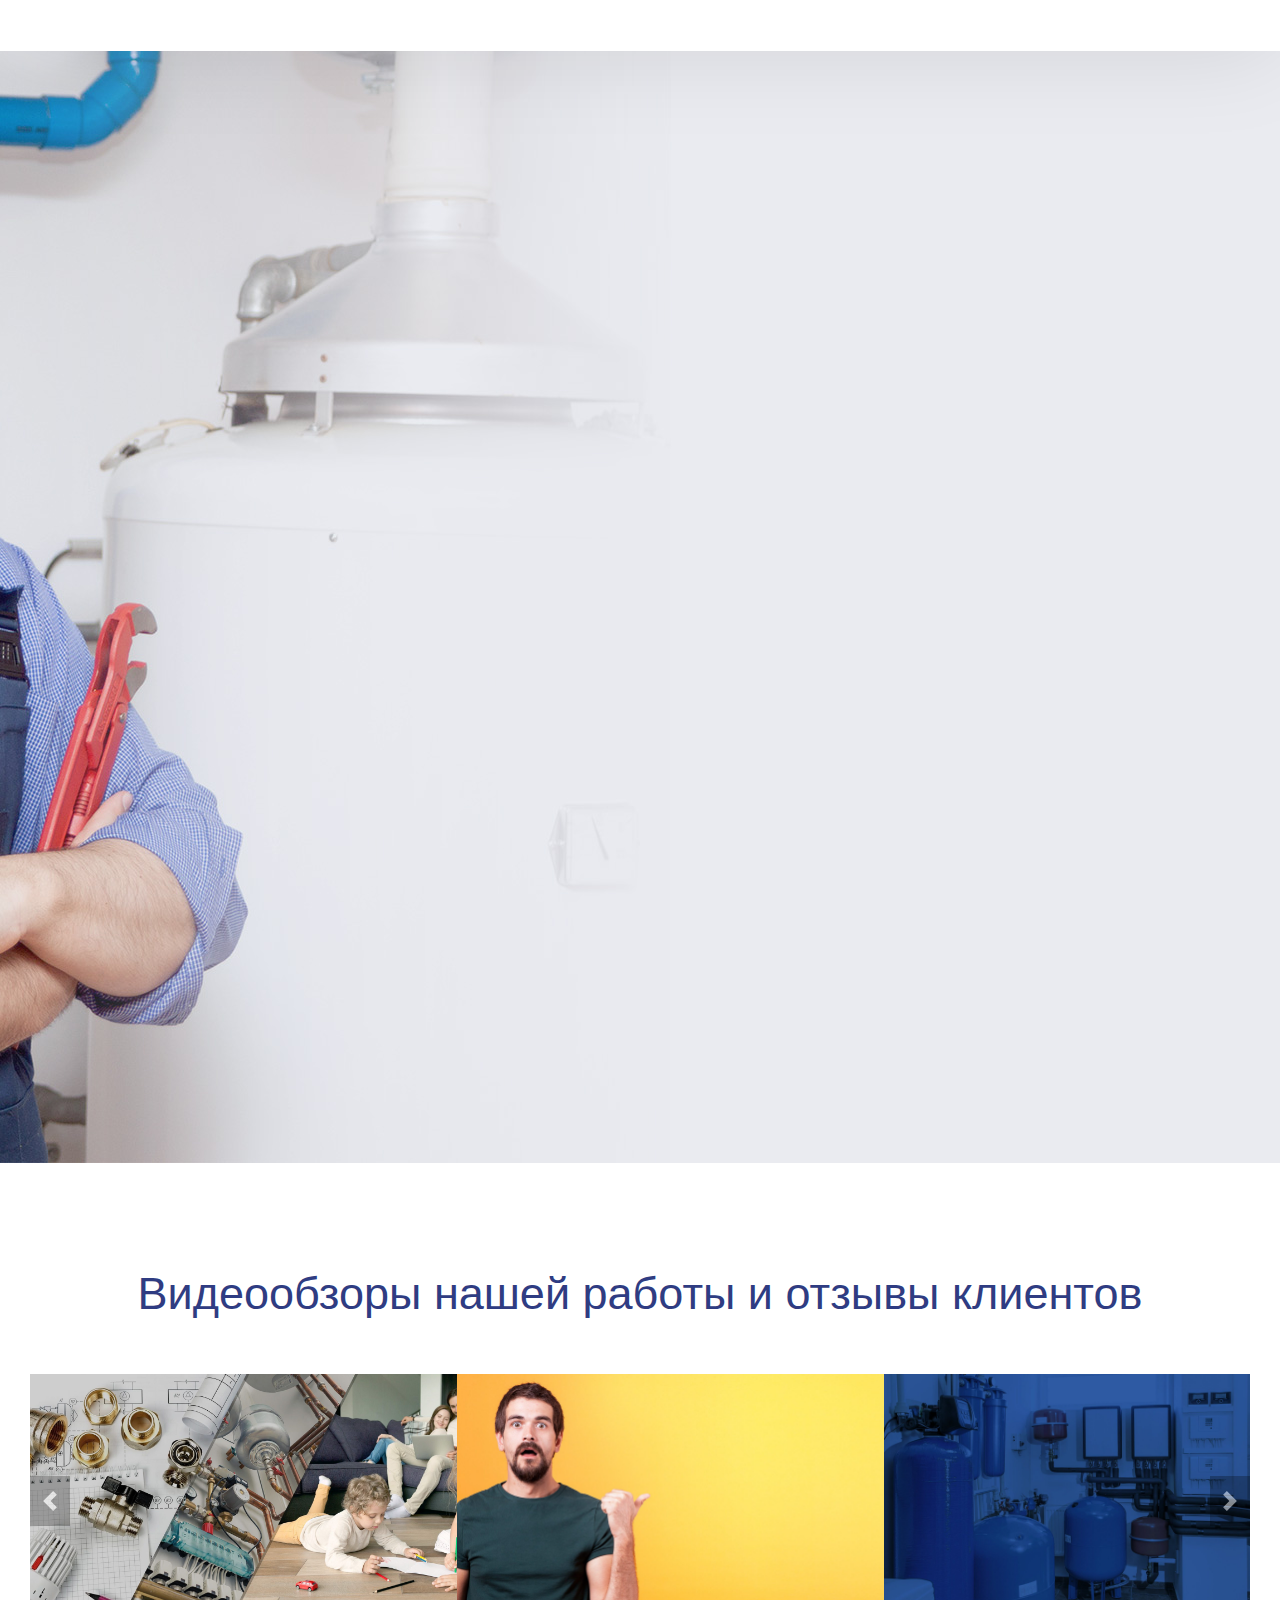
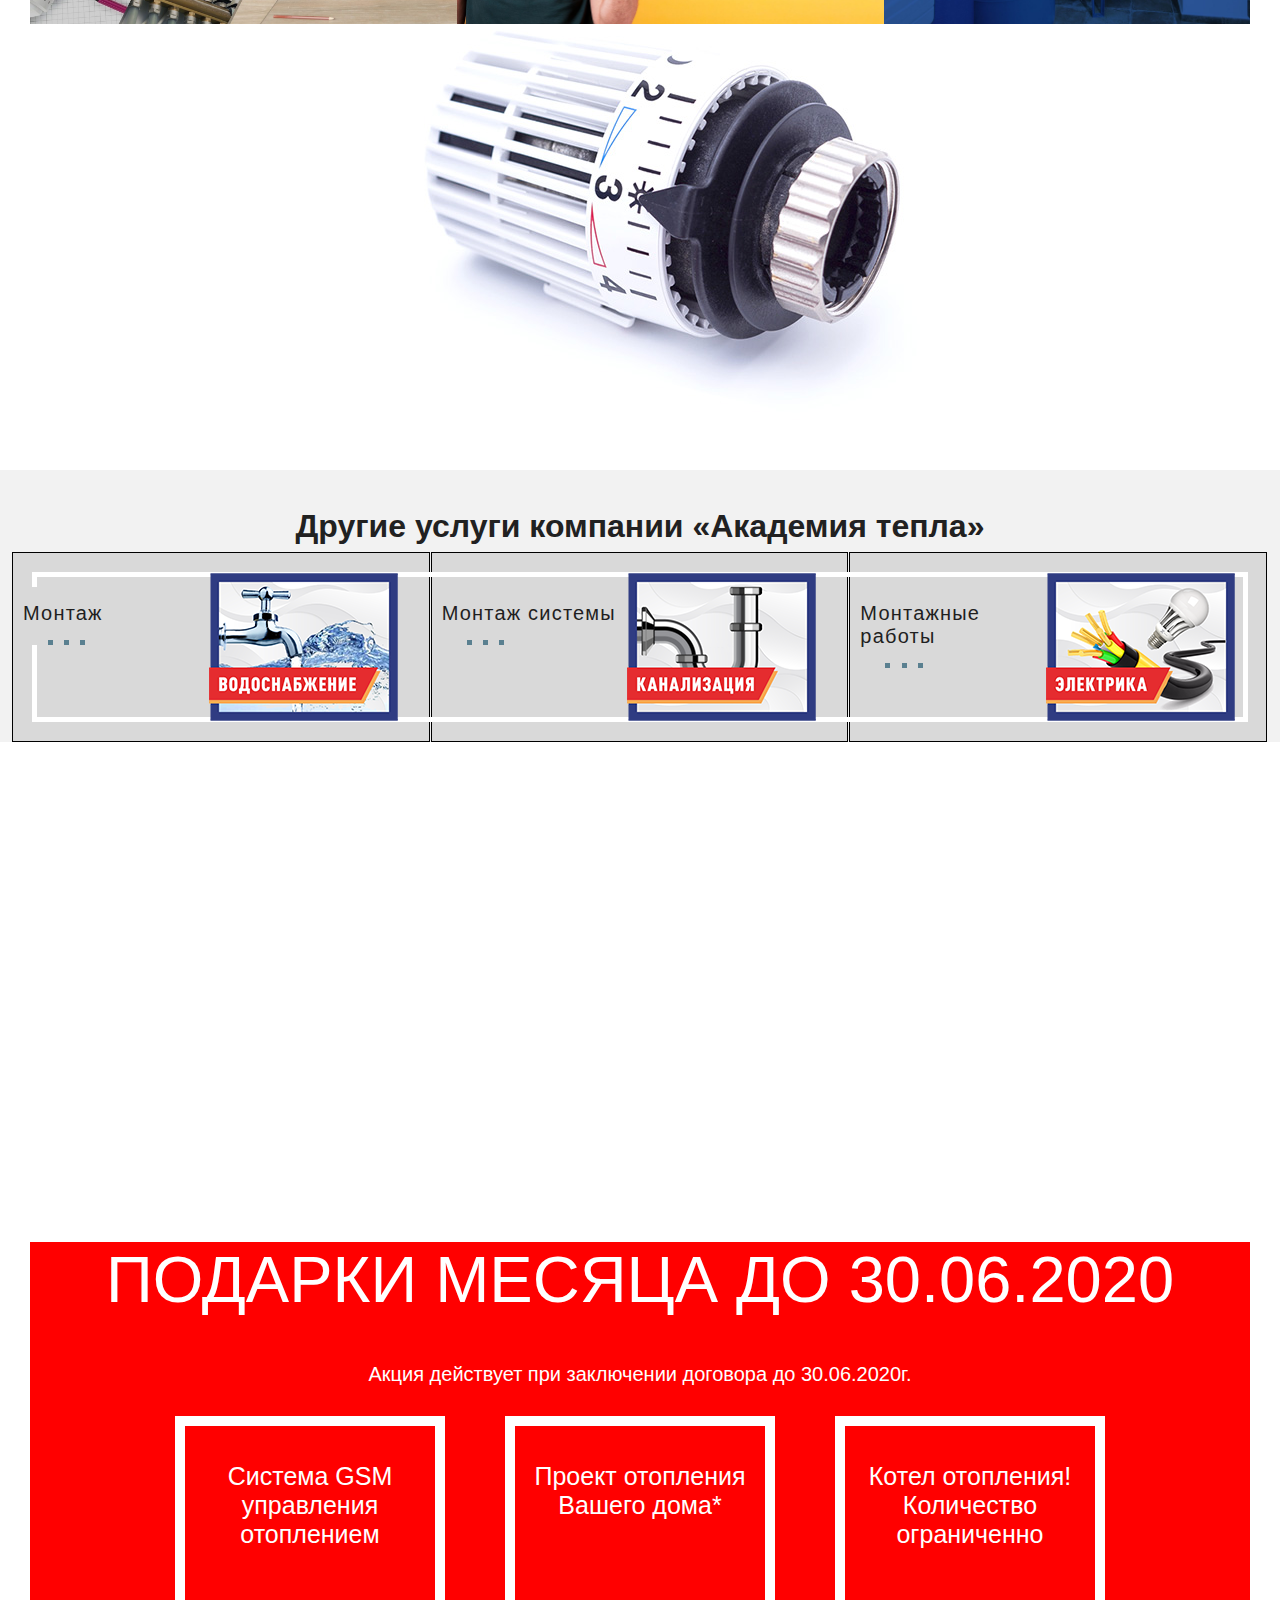
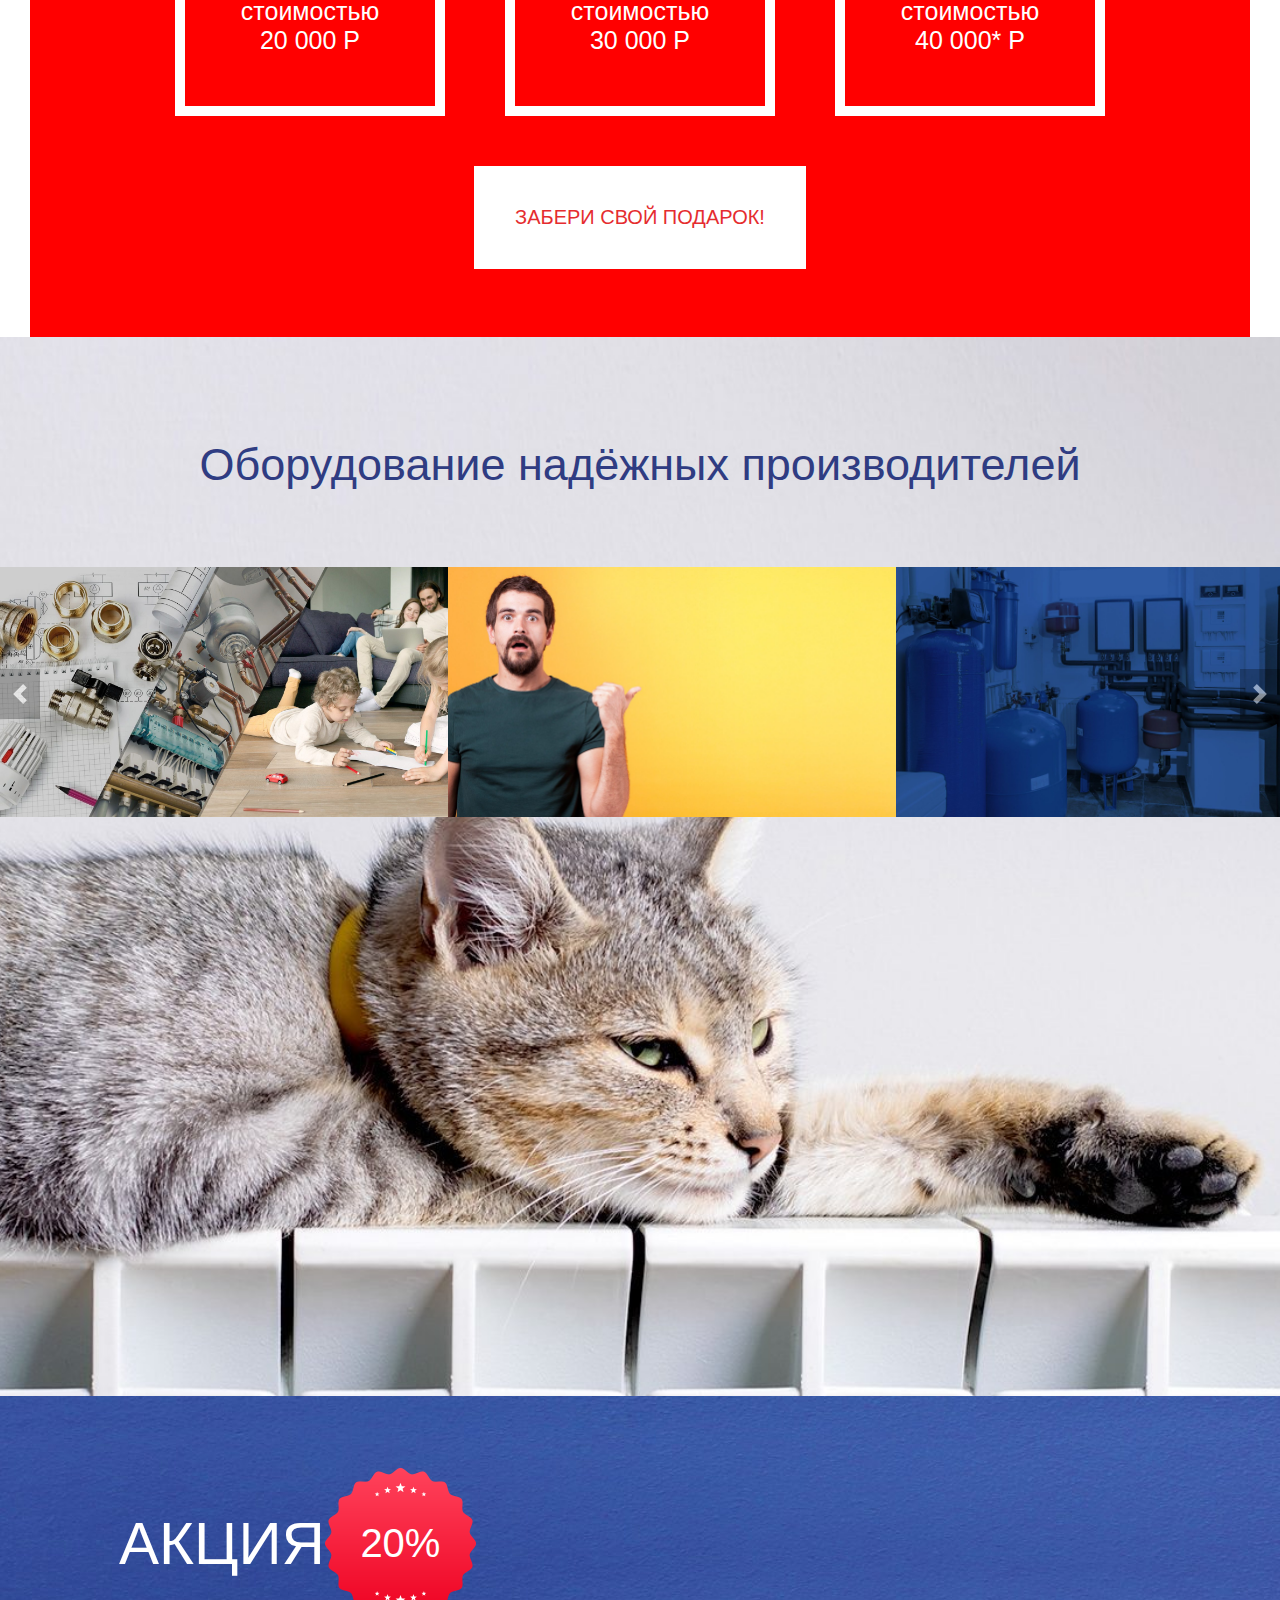
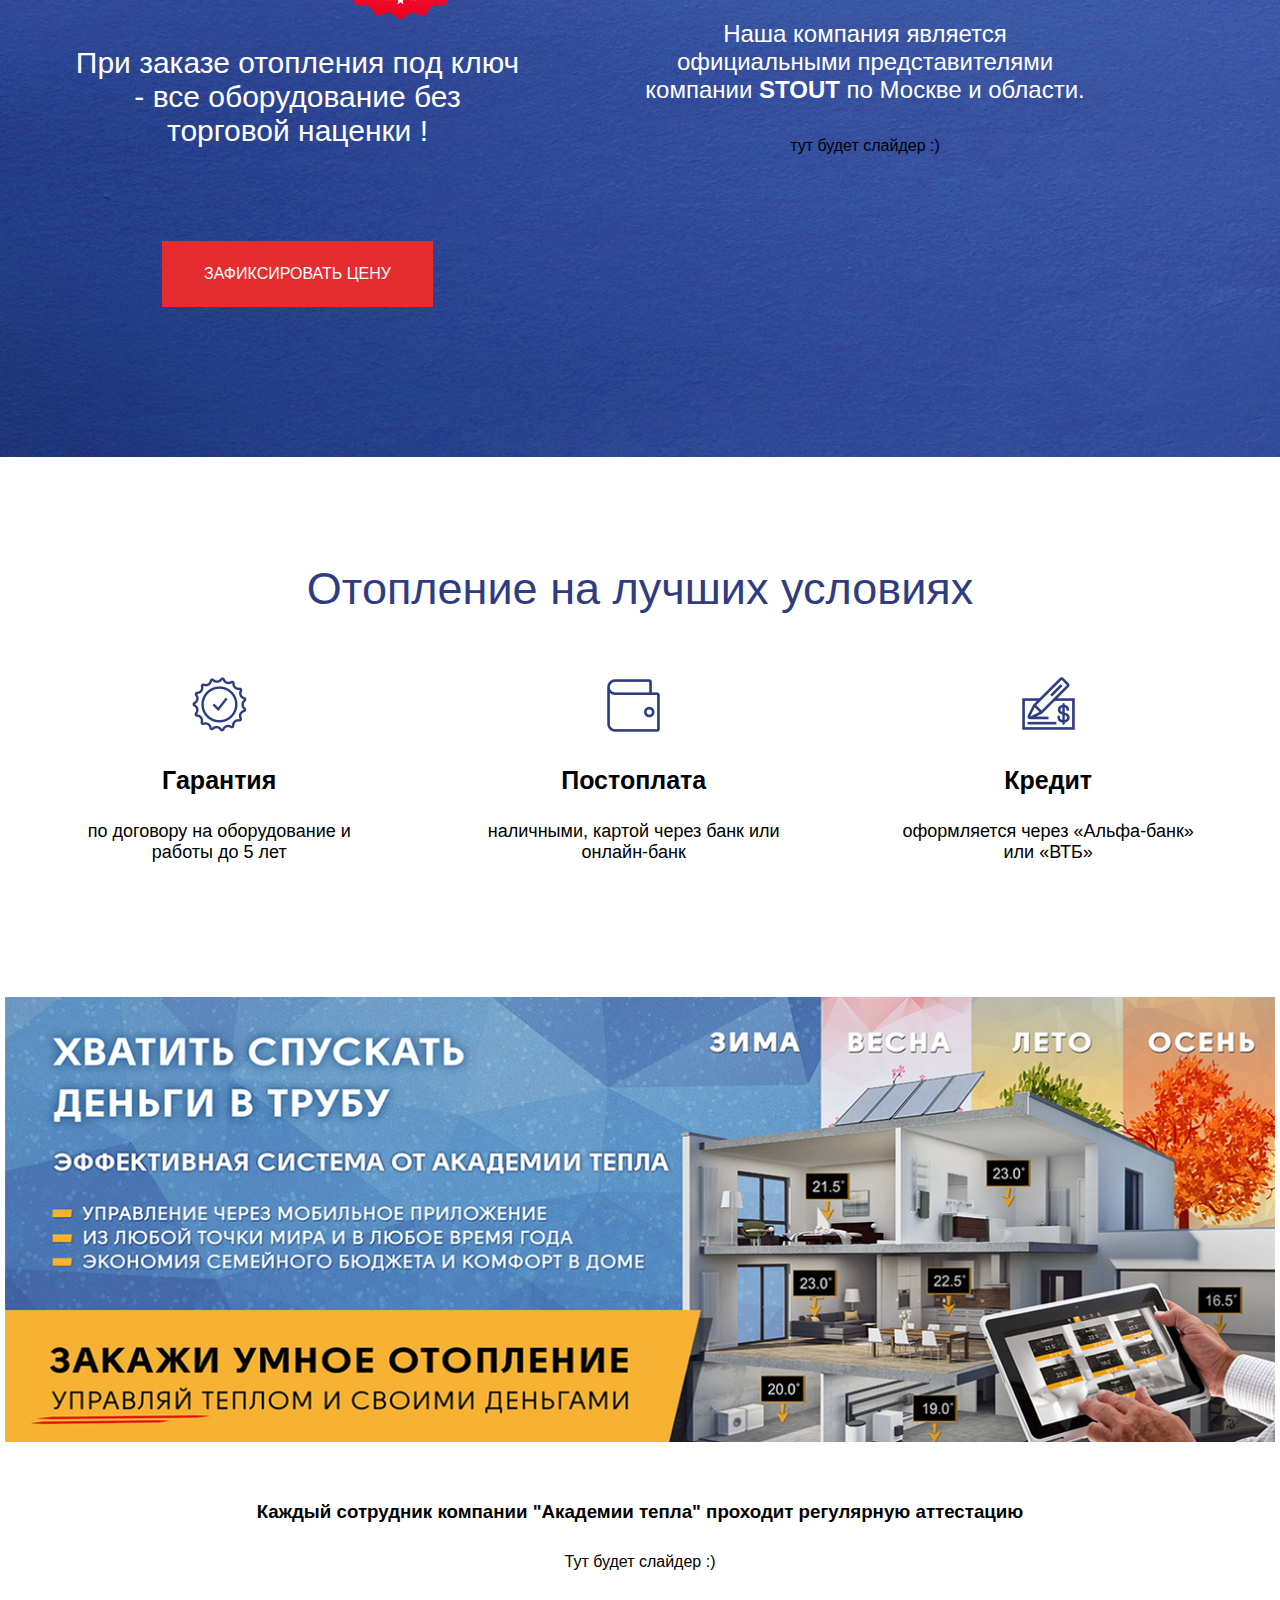
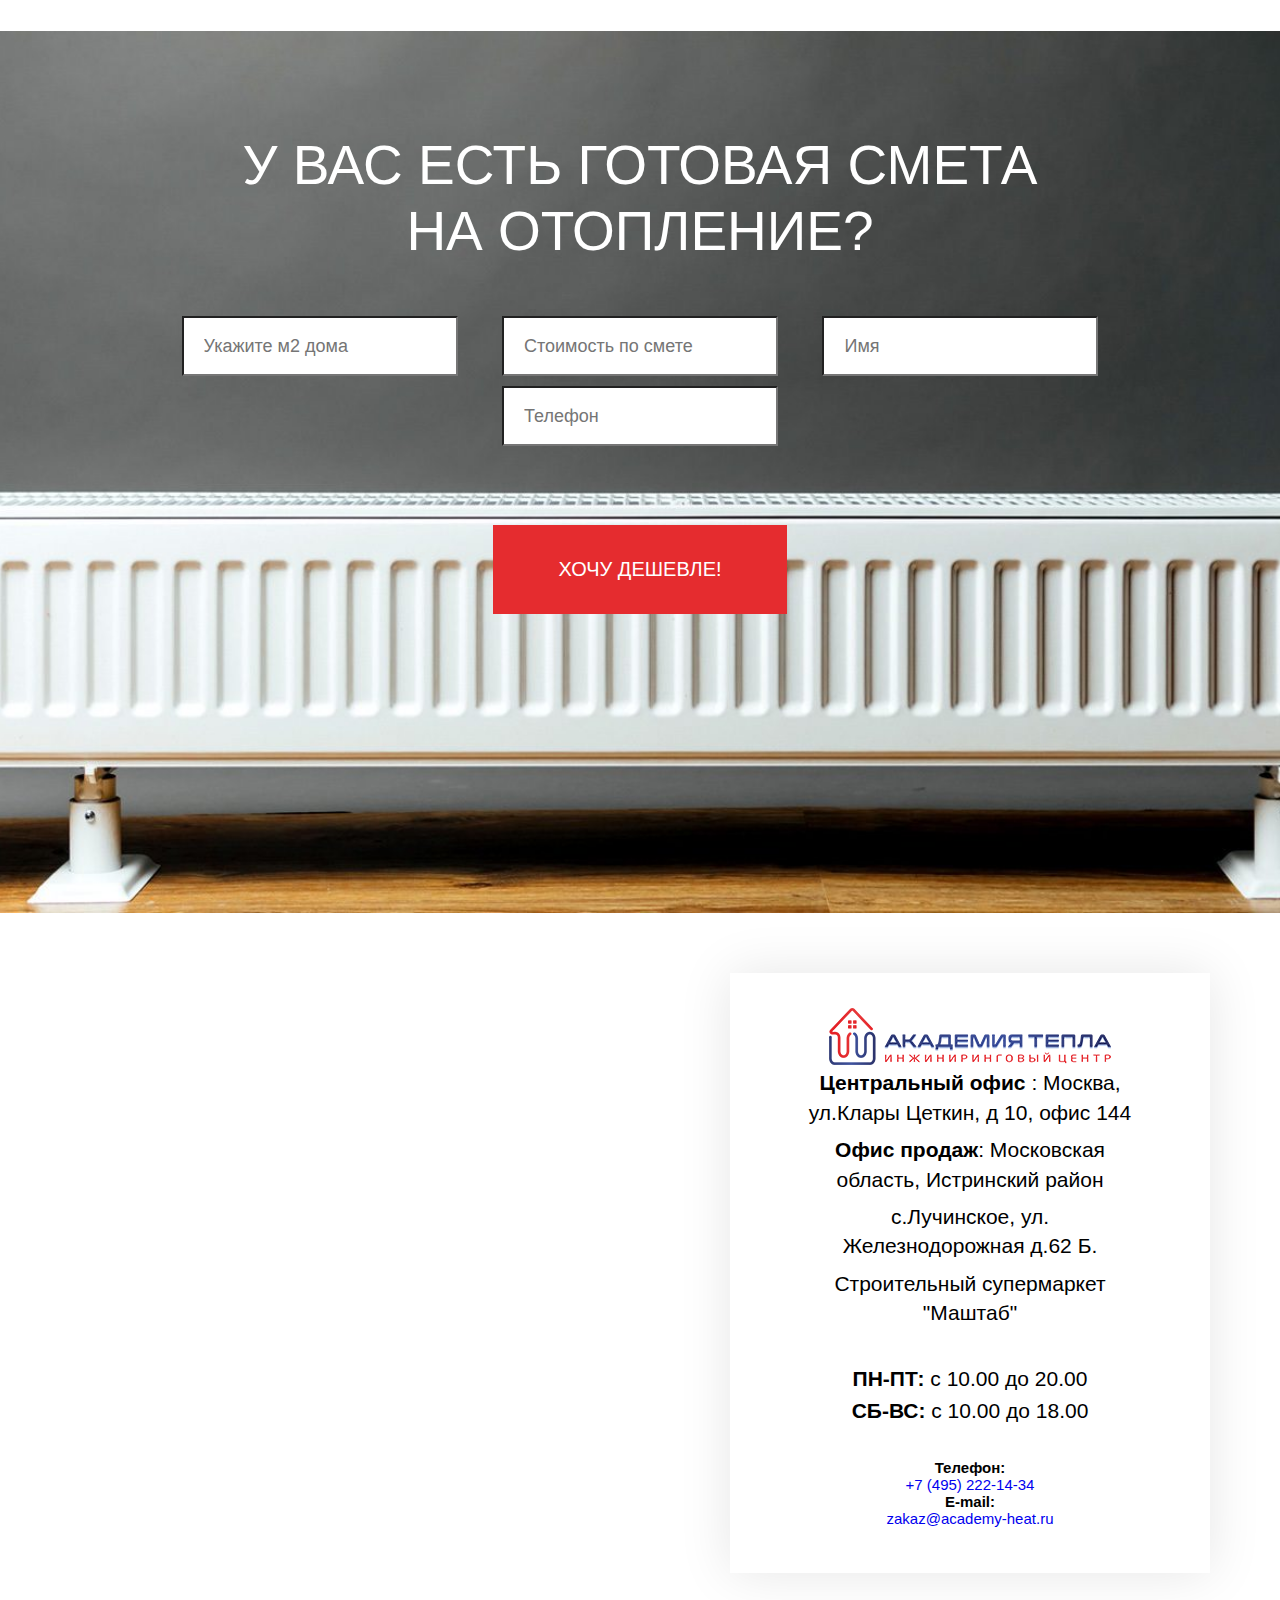
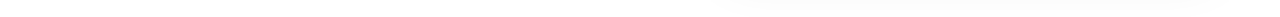
==== commit facde73a: "drop-down menu dopileno chut-chut" ====
--- a/index.html
+++ b/index.html
@@ -369,8 +369,10 @@
         </div>
     </div>
     <div class="bl_contact_map_wrapper">
-        <iframe src="https://www.google.com/maps/embed?pb=!1m18!1m12!1m3!1d164153.5222970856!2d36.145742038497254!3d49.99450702572823!2m3!1f0!2f0!3f0!3m2!1i1024!2i768!4f13.1!3m3!1m2!1s0x4127a09f63ab0f8b%3A0x2d4c18681aa4be0a!2z0KXQsNGA0YzQutC-0LIsINCl0LDRgNGM0LrQvtCy0YHQutCw0Y8g0L7QsdC70LDRgdGC0Yw!5e0!3m2!1sru!2sua!4v1592486305621!5m2!1sru!2sua" frameborder="0" style="border:0;" allowfullscreen="" aria-hidden="false" tabindex="0"></iframe>
+
         <div class="bl_contact_map_wrapper_inner">
+            <iframe src="https://www.google.com/maps/embed?pb=!1m18!1m12!1m3!1d87801.18971312766!2d37.483652042613144!3d55.818270840423885!2m3!1f0!2f0!3f0!3m2!1i1024!2i768!4f13.1!3m3!1m2!1s0x46b5482ef030d9a9%3A0x472f904d83267ecc!2z0YPQuy4g0JrQu9Cw0YDRiyDQptC10YLQutC40L0sIDEwLCAxNDQsINCc0L7RgdC60LLQsCwg0KDQvtGB0YHQuNGPLCAxMjcyOTk!5e0!3m2!1sru!2sua!4v1593175321577!5m2!1sru!2sua" width="600" height="450" frameborder="0" style="border:0;" allowfullscreen="" aria-hidden="false" tabindex="0"></iframe>
+<!--            <iframe src="https://www.google.com/maps/embed?pb=!1m18!1m12!1m3!1d2241.4880690787454!2d37.51619271609063!3d55.81948739431412!2m3!1f0!2f0!3f0!3m2!1i1024!2i768!4f13.1!3m3!1m2!1s0x46b5482ef030d9a9%3A0x472f904d83267ecc!2z0YPQuy4g0JrQu9Cw0YDRiyDQptC10YLQutC40L0sIDEwLCAxNDQsINCc0L7RgdC60LLQsCwg0KDQvtGB0YHQuNGPLCAxMjcyOTk!5e0!3m2!1sru!2sua!4v1593175247726!5m2!1sru!2sua" frameborder="0" style="border:0;" allowfullscreen="" aria-hidden="false" tabindex="0"></iframe>-->
             <div class="contacts_descriptions">
                 <img src="./img/logo-lp-bottom.png" alt="">
                 <div class="contacts_descriptions_address">
--- a/css/style.css
+++ b/css/style.css
@@ -20,7 +20,7 @@
       display: flex;
       align-items: center;
       justify-content: space-between;
-      padding: 39px 0 0; }
+      padding: 39px 10px 0; }
       body header .header_block .contact_block .phone_number {
         cursor: default;
         display: block;
@@ -44,7 +44,8 @@
       body header nav ul {
         display: flex;
         align-items: center;
-        flex-wrap: wrap; }
+        flex-wrap: wrap;
+        padding: 0 20px; }
         body header nav ul li {
           list-style: none; }
           body header nav ul li a {
@@ -58,6 +59,7 @@
               background-color: #e52c2f;
               color: white; }
         body header nav ul .toggle {
+          display: none;
           background: #e52c2f;
           width: 34px;
           height: 34px;
@@ -682,17 +684,15 @@
           cursor: pointer; }
   body .main_content .bl_contact_map_wrapper iframe {
     width: 100%;
-    height: 700px;
-    position: absolute; }
+    height: 700px; }
   body .main_content .bl_contact_map_wrapper .bl_contact_map_wrapper_inner {
     min-height: 700px;
     align-items: center;
-    padding: 0 20px;
     position: relative; }
     body .main_content .bl_contact_map_wrapper .bl_contact_map_wrapper_inner .contacts_descriptions {
-      position: relative;
+      position: absolute;
       top: 60px;
-      left: 50px;
+      right: 70px;
       padding: 35px 73px 46px;
       margin: 0 0 0 15px;
       max-width: 480px;
@@ -724,9 +724,10 @@
         padding-bottom: 8px;
         font-weight: 500; }
 
-@media screen and (max-width: 1434px) {
+@media screen and (max-width: 1472px) {
   body header nav ul li .toggle {
-    display: flex; }
+    display: flex;
+    margin-left: 20px; }
     body header nav ul li .toggle .min_menu_on {
       display: block;
       background: white;
@@ -757,30 +758,30 @@
               width: 176px; }
   body header nav ul li:nth-child(9) {
     display: none; } }
-@media screen and (max-width: 1262px) {
+@media screen and (max-width: 1342px) {
   body header nav ul li .toggle .min_menu_on {
-    top: 65px; }
+    top: 75px; }
     body header nav ul li .toggle .min_menu_on .min_menu_list li:nth-child(8) {
       display: block; }
   body header nav ul li:nth-child(8) {
     display: none; } }
-@media screen and (max-width: 1342px) {
+@media screen and (max-width: 1262px) {
   body header nav ul li .toggle .min_menu_on {
-    top: 90px; }
+    top: 98px; }
     body header nav ul li .toggle .min_menu_on .min_menu_list li:nth-child(7) {
       display: block; }
   body header nav ul li:nth-child(7) {
     display: none; } }
-@media screen and (max-width: 992px) {
+@media screen and (max-width: 1049px) {
   body header nav ul li .toggle .min_menu_on {
-    top: 124px; }
+    top: 130px; }
     body header nav ul li .toggle .min_menu_on .min_menu_list li:nth-child(6) {
       display: block; }
   body header nav ul li:nth-child(6) {
     display: none; } }
-@media screen and (max-width: 750px) {
+@media screen and (max-width: 809px) {
   body header nav ul li .toggle .min_menu_on {
-    top: 147px; }
+    top: 155px; }
     body header nav ul li .toggle .min_menu_on .min_menu_list li:nth-child(5) {
       display: block; }
   body header nav ul li:nth-child(5) {
@@ -789,7 +790,10 @@
   body header nav ul li {
     display: none; }
     body header nav ul li .toggle .min_menu_on {
-      top: 172px; }
+      top: 250px;
+      left: 65px; }
+      body header nav ul li .toggle .min_menu_on .min_menu_list li {
+        display: block; }
     body header nav ul li:last-child {
       display: block; } }
 
